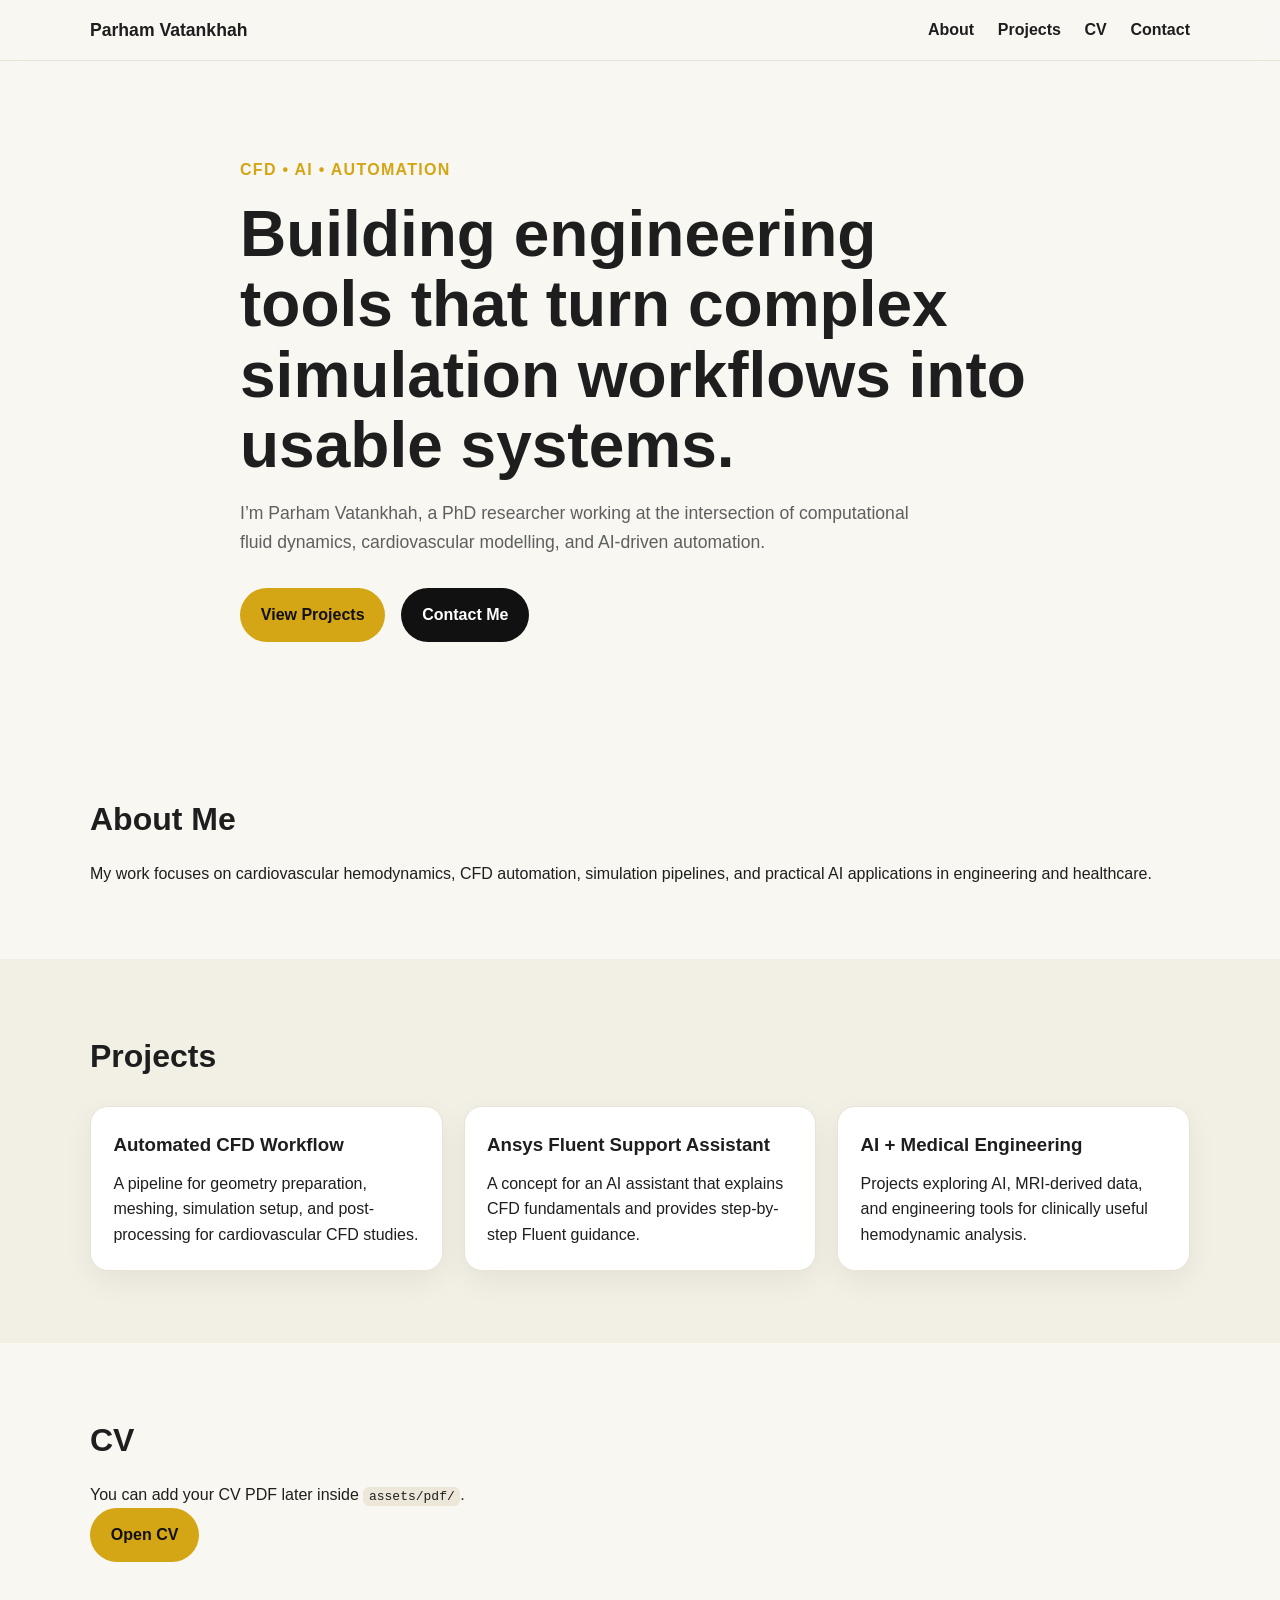
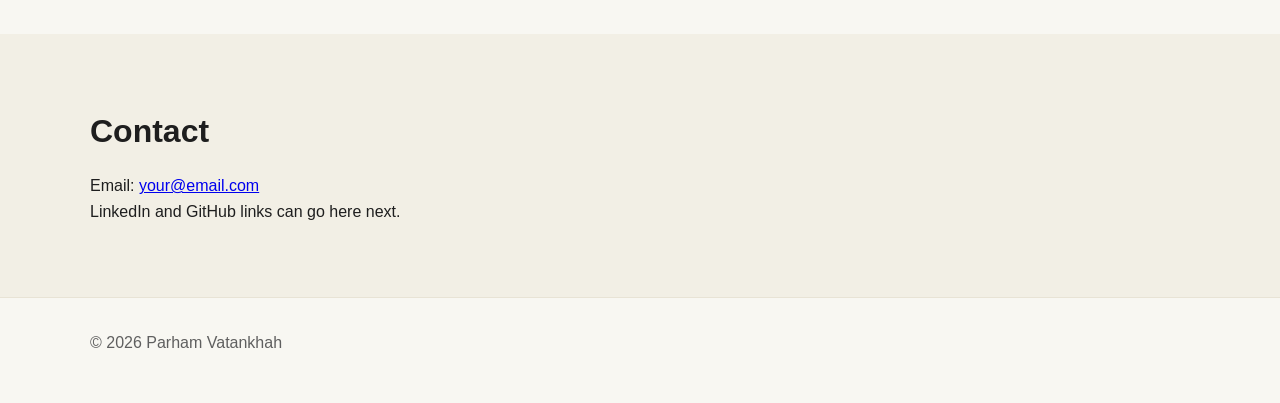
==== index.html @ dd81b9ea "Initial portfolio website" ====
<!DOCTYPE html>
<html lang="en">
<head>
  <meta charset="UTF-8" />
  <meta name="viewport" content="width=device-width, initial-scale=1.0" />
  <title>Parham Vatankhah | Portfolio</title>
  <meta
    name="description"
    content="Portfolio of Parham Vatankhah - CFD, AI, automation, and engineering projects."
  />
  <link rel="stylesheet" href="style.css" />
</head>
<body>
  <header class="site-header">
    <div class="container nav">
      <div class="logo">Parham Vatankhah</div>
      <nav>
        <a href="#about">About</a>
        <a href="#projects">Projects</a>
        <a href="#cv">CV</a>
        <a href="#contact">Contact</a>
      </nav>
    </div>
  </header>

  <main>
    <section class="hero">
      <div class="container hero-content">
        <p class="eyebrow">CFD • AI • Automation</p>
        <h1>Building engineering tools that turn complex simulation workflows into usable systems.</h1>
        <p class="hero-text">
          I’m Parham Vatankhah, a PhD researcher working at the intersection of
          computational fluid dynamics, cardiovascular modelling, and AI-driven automation.
        </p>
        <div class="hero-buttons">
          <a class="btn btn-primary" href="#projects">View Projects</a>
          <a class="btn btn-secondary" href="#contact">Contact Me</a>
        </div>
      </div>
    </section>

    <section id="about" class="section">
      <div class="container">
        <h2>About Me</h2>
        <p>
          My work focuses on cardiovascular hemodynamics, CFD automation,
          simulation pipelines, and practical AI applications in engineering and healthcare.
        </p>
      </div>
    </section>

    <section id="projects" class="section alt">
      <div class="container">
        <h2>Projects</h2>
        <div class="project-grid">
          <article class="card">
            <h3>Automated CFD Workflow</h3>
            <p>
              A pipeline for geometry preparation, meshing, simulation setup,
              and post-processing for cardiovascular CFD studies.
            </p>
          </article>

          <article class="card">
            <h3>Ansys Fluent Support Assistant</h3>
            <p>
              A concept for an AI assistant that explains CFD fundamentals and
              provides step-by-step Fluent guidance.
            </p>
          </article>

          <article class="card">
            <h3>AI + Medical Engineering</h3>
            <p>
              Projects exploring AI, MRI-derived data, and engineering tools
              for clinically useful hemodynamic analysis.
            </p>
          </article>
        </div>
      </div>
    </section>

    <section id="cv" class="section">
      <div class="container">
        <h2>CV</h2>
        <p>You can add your CV PDF later inside <code>assets/pdf/</code>.</p>
        <a class="btn btn-primary" href="assets/pdf/Parham_Vatankhah_CV.pdf" target="_blank">Open CV</a>
      </div>
    </section>

    <section id="contact" class="section alt">
      <div class="container">
        <h2>Contact</h2>
        <p>Email: <a href="mailto:your@email.com">your@email.com</a></p>
        <p>LinkedIn and GitHub links can go here next.</p>
      </div>
    </section>
  </main>

  <footer class="site-footer">
    <div class="container">
      <p>© 2026 Parham Vatankhah</p>
    </div>
  </footer>

  <script src="script.js"></script>
</body>
</html>
---- style.css ----
:root {
  --bg: #f8f7f2;
  --surface: #ffffff;
  --text: #1e1e1e;
  --muted: #5f5f5f;
  --accent: #d4a514;
  --border: #e8e3d5;
  --shadow: 0 10px 30px rgba(0, 0, 0, 0.06);
  --max-width: 1100px;
  --radius: 18px;
}

* {
  box-sizing: border-box;
  margin: 0;
  padding: 0;
}

html {
  scroll-behavior: smooth;
}

body {
  font-family: Arial, Helvetica, sans-serif;
  background: var(--bg);
  color: var(--text);
  line-height: 1.6;
}

.container {
  width: min(92%, var(--max-width));
  margin: 0 auto;
}

.site-header {
  position: sticky;
  top: 0;
  background: rgba(248, 247, 242, 0.9);
  backdrop-filter: blur(10px);
  border-bottom: 1px solid var(--border);
}

.nav {
  display: flex;
  justify-content: space-between;
  align-items: center;
  padding: 1rem 0;
}

.logo {
  font-weight: 700;
  font-size: 1.1rem;
}

nav a {
  text-decoration: none;
  color: var(--text);
  margin-left: 1.2rem;
  font-weight: 600;
}

nav a:hover {
  color: var(--accent);
}

.hero {
  padding: 6rem 0 5rem;
}

.hero-content {
  max-width: 800px;
}

.eyebrow {
  color: var(--accent);
  font-weight: 700;
  letter-spacing: 0.08em;
  text-transform: uppercase;
  margin-bottom: 1rem;
}

.hero h1 {
  font-size: clamp(2.2rem, 5vw, 4.2rem);
  line-height: 1.1;
  margin-bottom: 1.2rem;
}

.hero-text {
  color: var(--muted);
  font-size: 1.1rem;
  max-width: 700px;
  margin-bottom: 2rem;
}

.hero-buttons {
  display: flex;
  gap: 1rem;
  flex-wrap: wrap;
}

.btn {
  display: inline-block;
  padding: 0.9rem 1.3rem;
  border-radius: 999px;
  text-decoration: none;
  font-weight: 700;
  transition: transform 0.2s ease, opacity 0.2s ease;
}

.btn:hover {
  transform: translateY(-2px);
  opacity: 0.95;
}

.btn-primary {
  background: var(--accent);
  color: #111;
}

.btn-secondary {
  background: #111;
  color: #fff;
}

.section {
  padding: 4.5rem 0;
}

.section h2 {
  font-size: 2rem;
  margin-bottom: 1rem;
}

.alt {
  background: #f2efe5;
}

.project-grid {
  display: grid;
  grid-template-columns: repeat(auto-fit, minmax(240px, 1fr));
  gap: 1.3rem;
  margin-top: 1.5rem;
}

.card {
  background: var(--surface);
  border: 1px solid var(--border);
  border-radius: var(--radius);
  padding: 1.4rem;
  box-shadow: var(--shadow);
}

.card h3 {
  margin-bottom: 0.7rem;
}

.site-footer {
  padding: 2rem 0 3rem;
  border-top: 1px solid var(--border);
  color: var(--muted);
}

code {
  background: #ece7d8;
  padding: 0.15rem 0.35rem;
  border-radius: 6px;
}

@media (max-width: 700px) {
  .nav {
    flex-direction: column;
    gap: 0.8rem;
  }

  nav {
    display: flex;
    flex-wrap: wrap;
    justify-content: center;
  }

  nav a {
    margin: 0 0.6rem;
  }
}
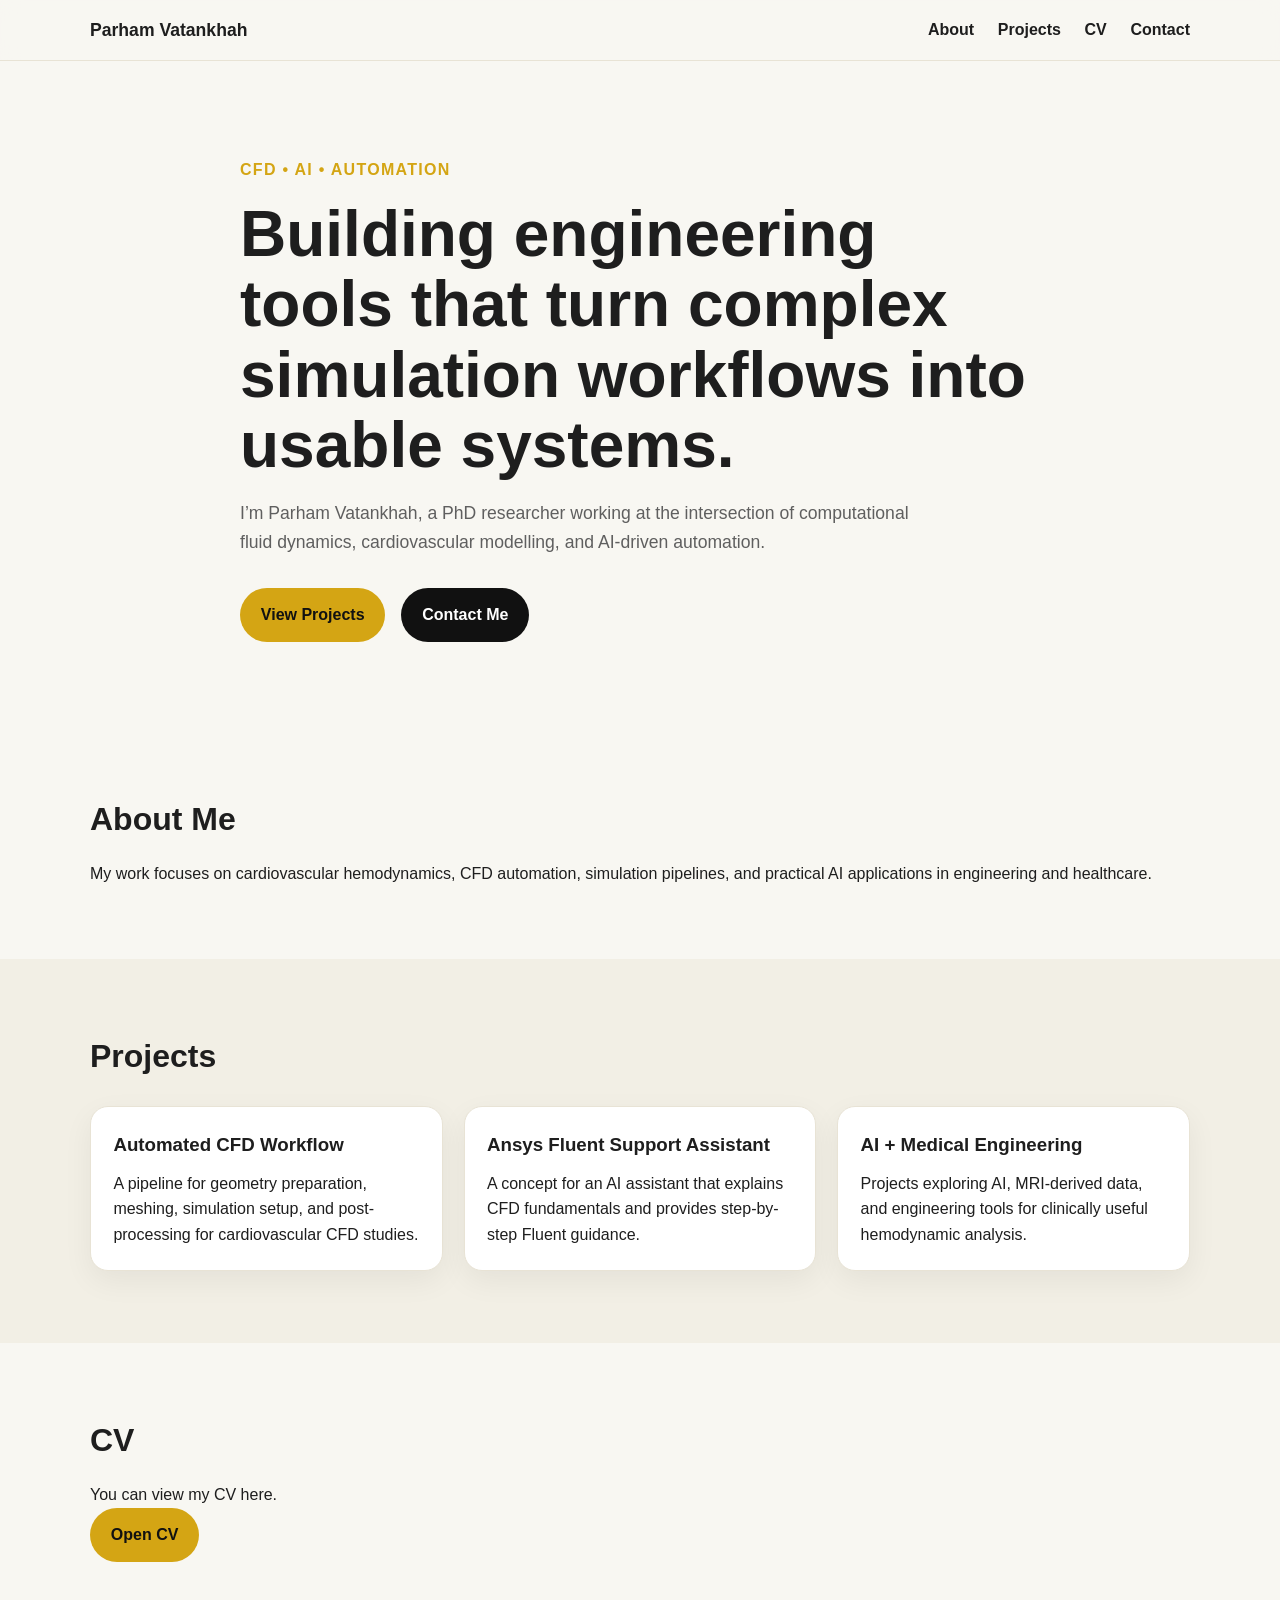
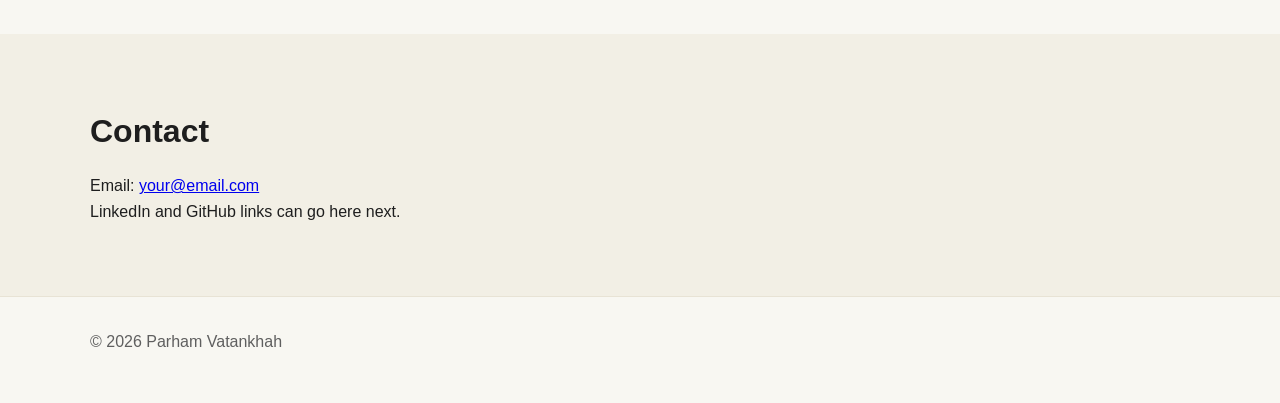
==== commit f3630b29: "updated the CV link" ====
--- a/index.html
+++ b/index.html
@@ -83,8 +83,8 @@
     <section id="cv" class="section">
       <div class="container">
         <h2>CV</h2>
-        <p>You can add your CV PDF later inside <code>assets/pdf/</code>.</p>
-        <a class="btn btn-primary" href="assets/pdf/Parham_Vatankhah_CV.pdf" target="_blank">Open CV</a>
+        <p>You can view my CV here.</p>
+        <a class="btn btn-primary" href="assets/pdf/Parham_Vatankhah_CV_Master_Website.pdf" target="_blank">Open CV</a>
       </div>
     </section>
 
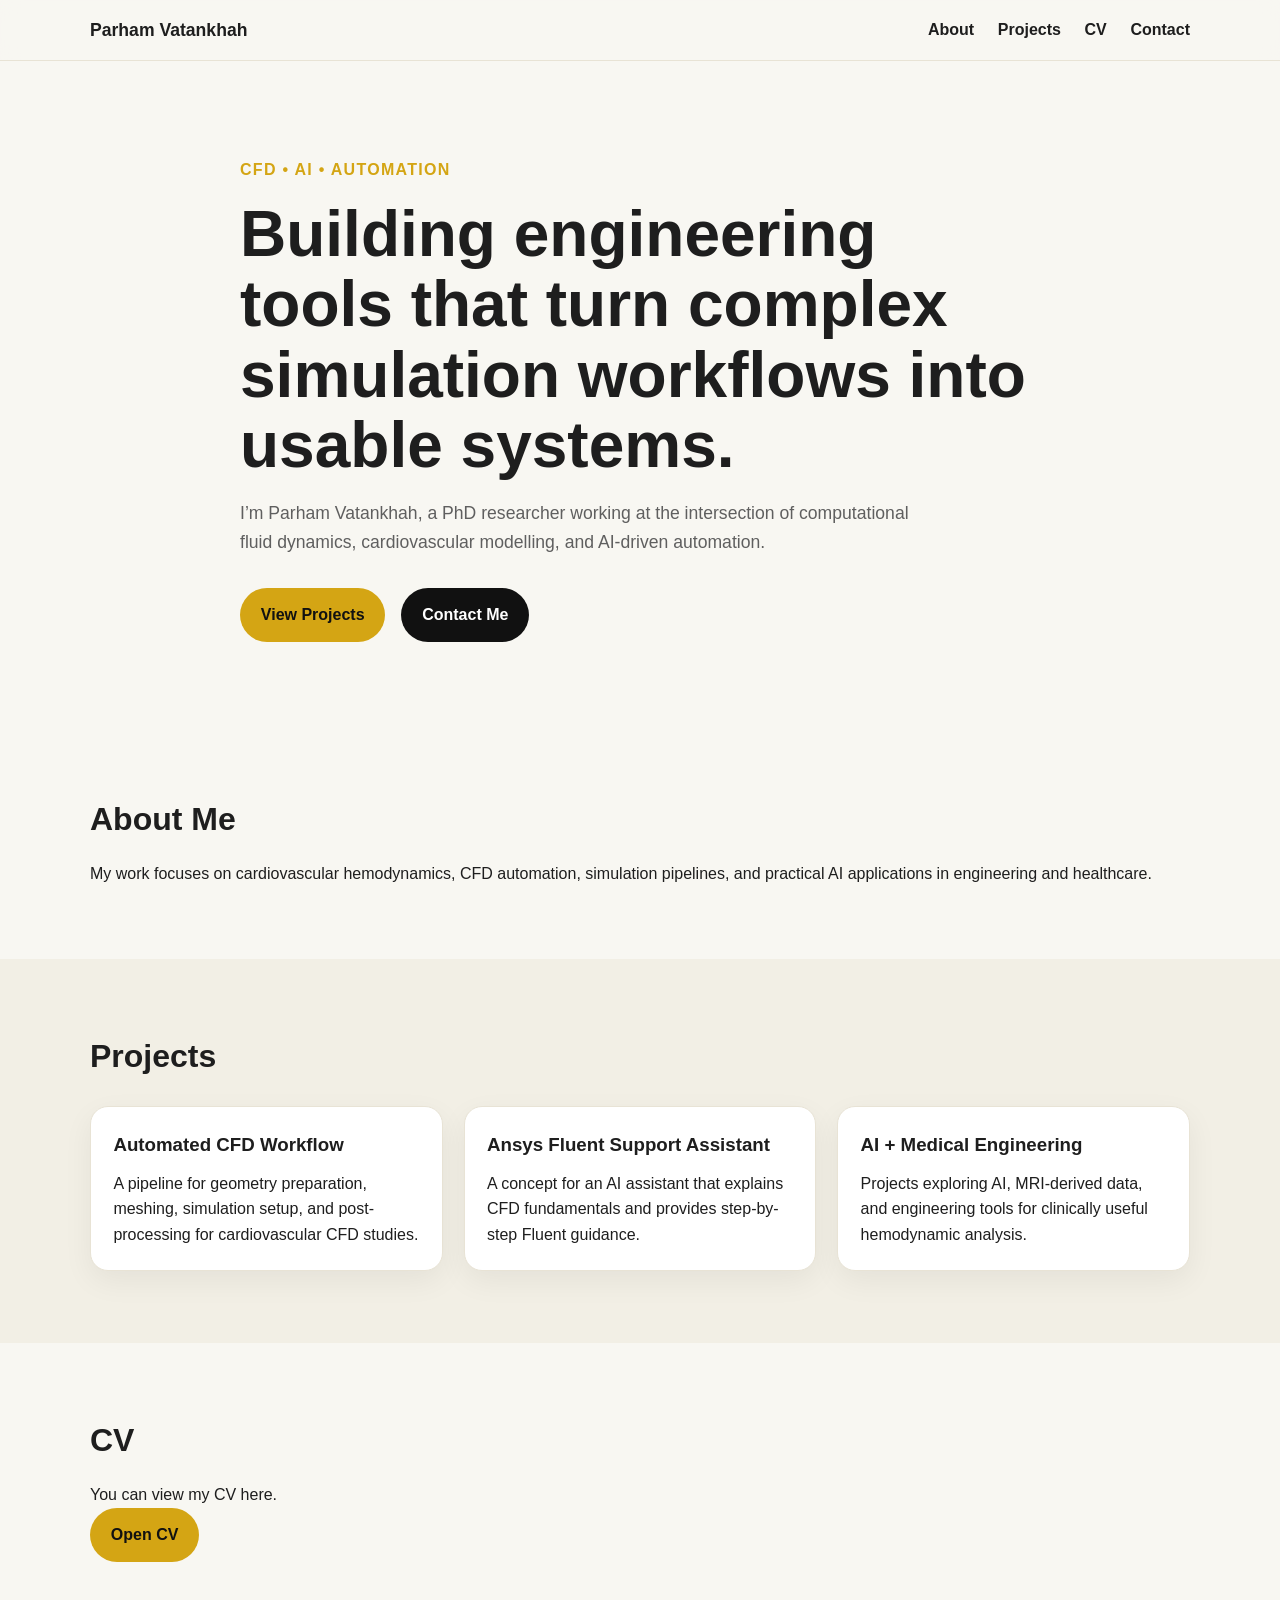
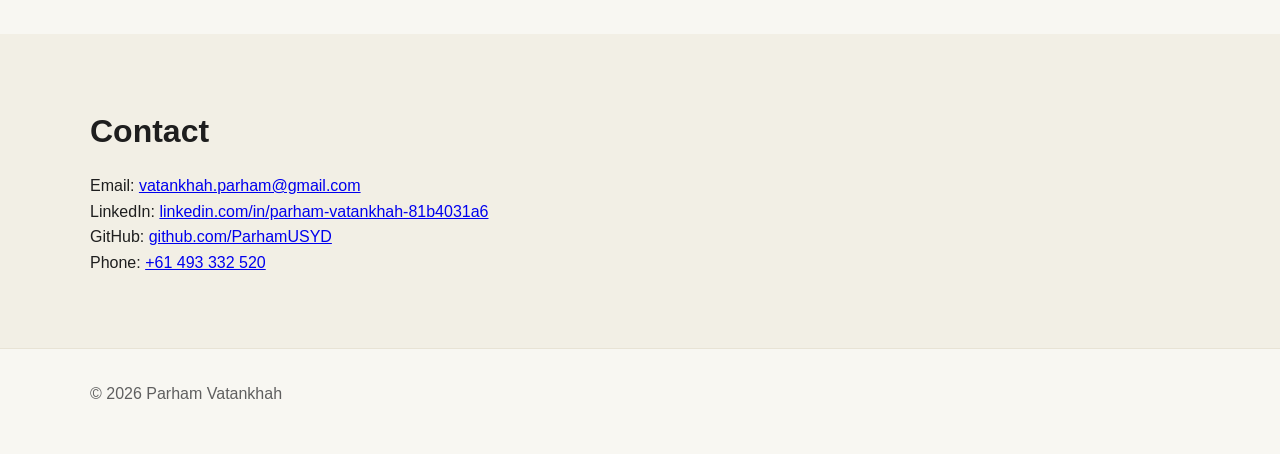
==== commit 3b114a78: "Added the phone, linedin, and email links to the index.html file." ====
--- a/index.html
+++ b/index.html
@@ -84,17 +84,19 @@
       <div class="container">
         <h2>CV</h2>
         <p>You can view my CV here.</p>
-        <a class="btn btn-primary" href="assets/pdf/Parham_Vatankhah_CV_Master_Website.pdf" target="_blank">Open CV</a>
+        <a class="btn btn-primary" href="/assets/pdf/Parham_Vatankhah_CV_Master_Website.pdf" target="_blank">Open CV</a>
       </div>
     </section>
 
-    <section id="contact" class="section alt">
-      <div class="container">
-        <h2>Contact</h2>
-        <p>Email: <a href="mailto:your@email.com">your@email.com</a></p>
-        <p>LinkedIn and GitHub links can go here next.</p>
-      </div>
-    </section>
+  <section id="contact" class="section alt">
+    <div class="container">
+      <h2>Contact</h2>
+      <p>Email: <a href="mailto:vatankhah.parham@gmail.com">vatankhah.parham@gmail.com</a></p>
+      <p>LinkedIn: <a href="https://www.linkedin.com/in/parham-vatankhah-81b4031a6" target="_blank" rel="noopener noreferrer">linkedin.com/in/parham-vatankhah-81b4031a6</a></p>
+      <p>GitHub: <a href="https://github.com/ParhamUSYD" target="_blank" rel="noopener noreferrer">github.com/ParhamUSYD</a></p>
+      <p>Phone: <a href="tel:+61493332520">+61 493 332 520</a></p>
+    </div>
+  </section>
   </main>
 
   <footer class="site-footer">
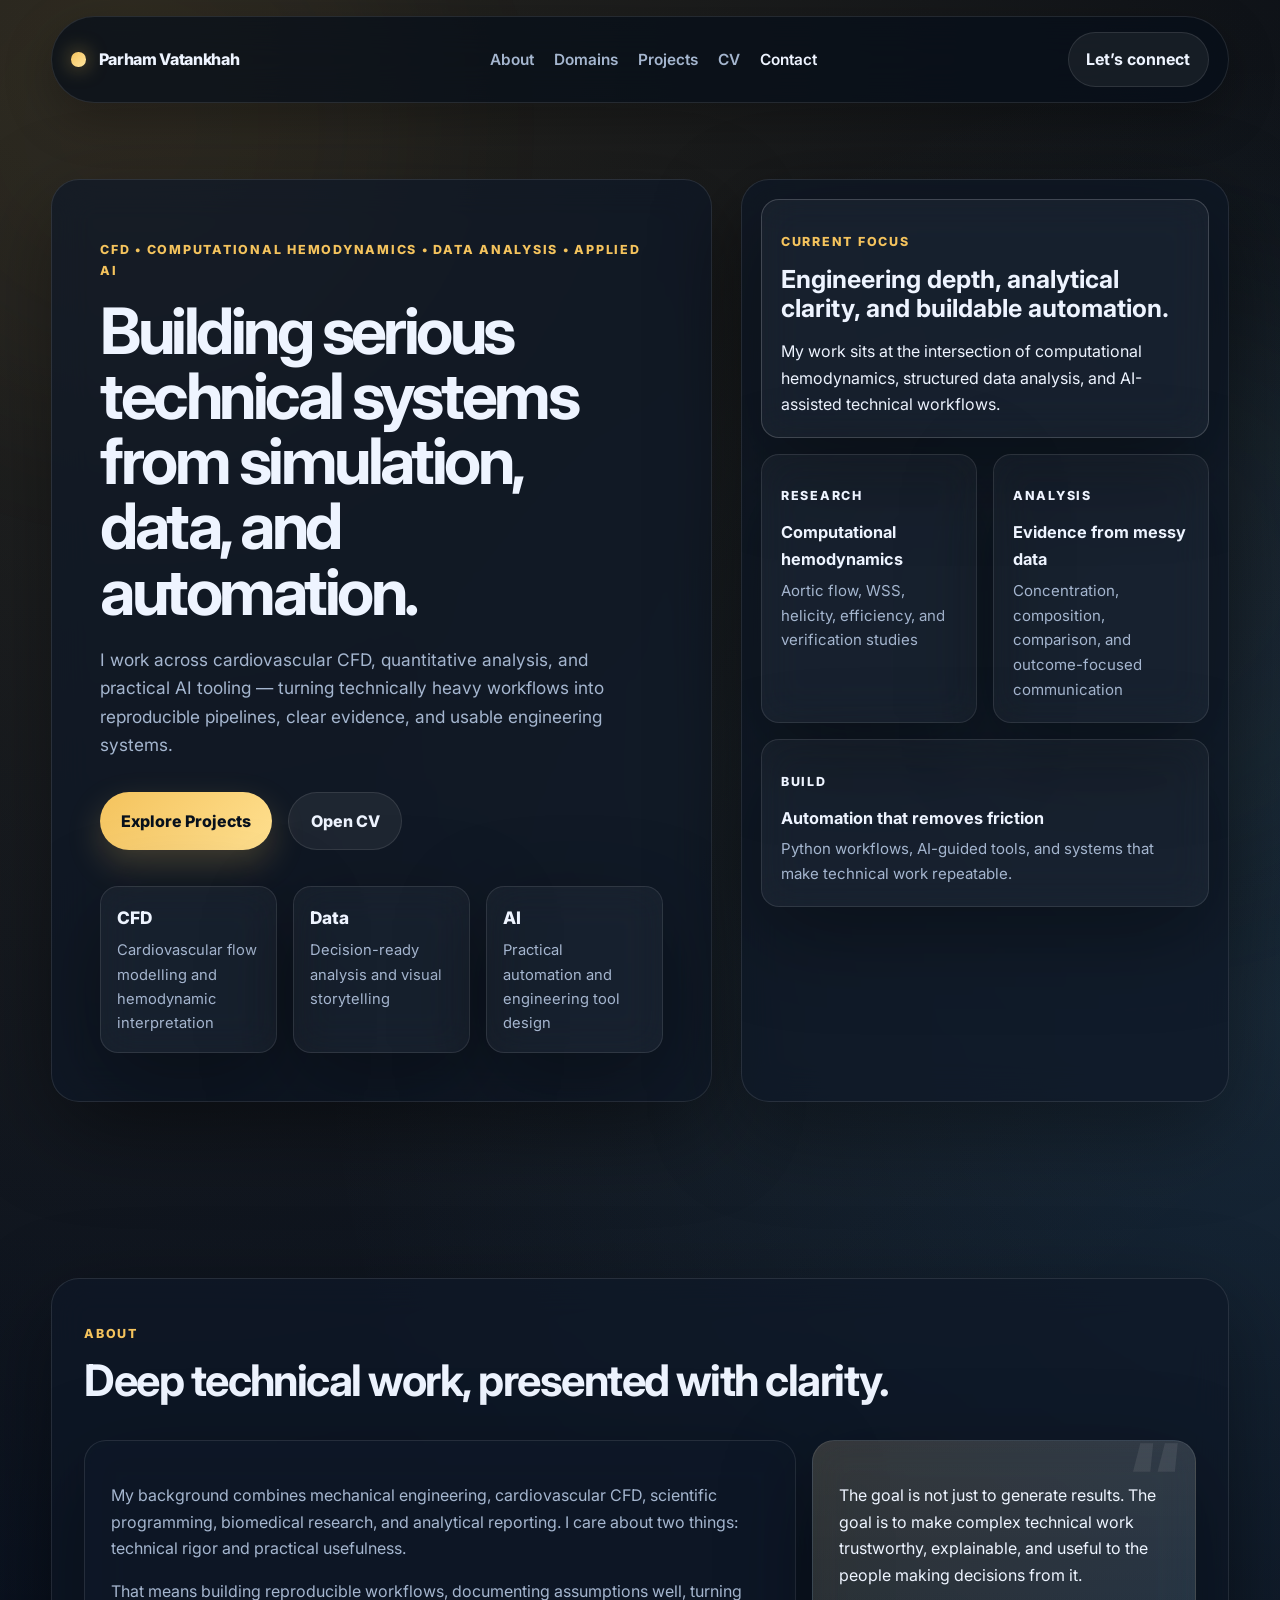
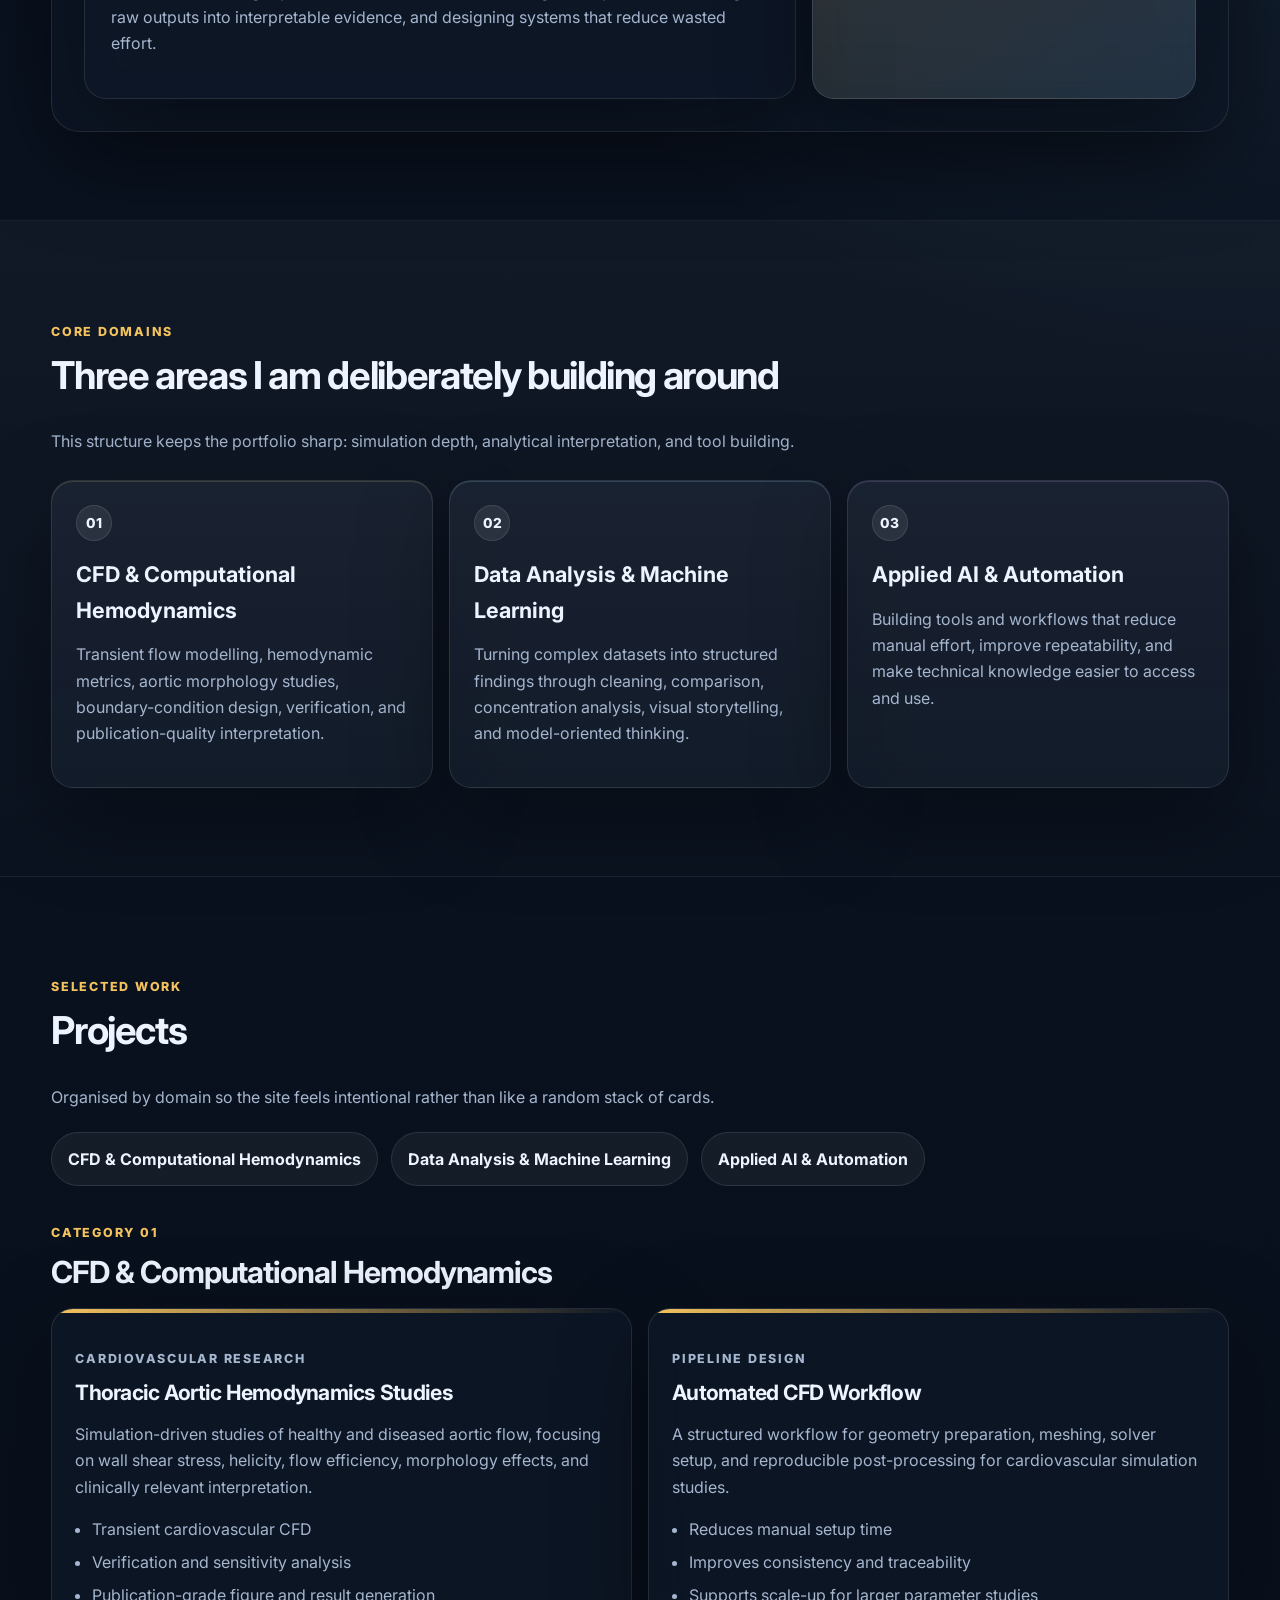
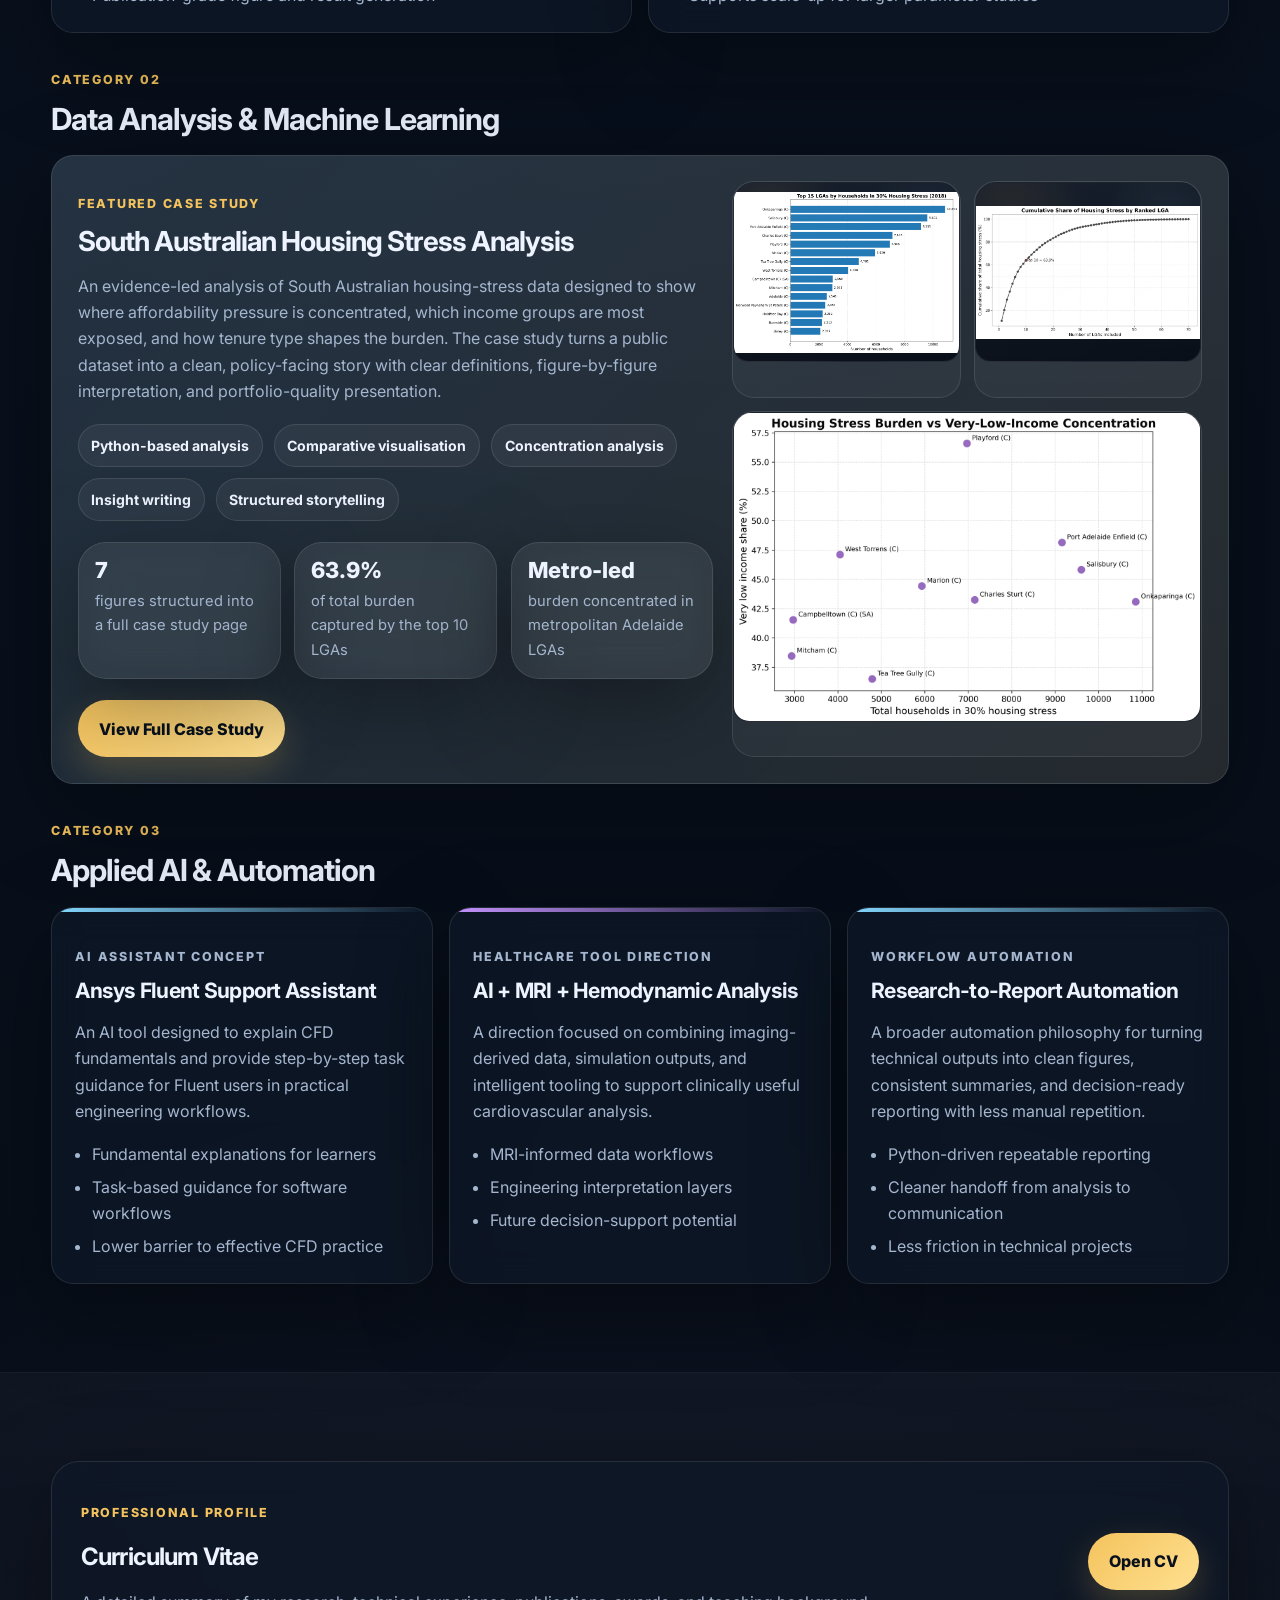
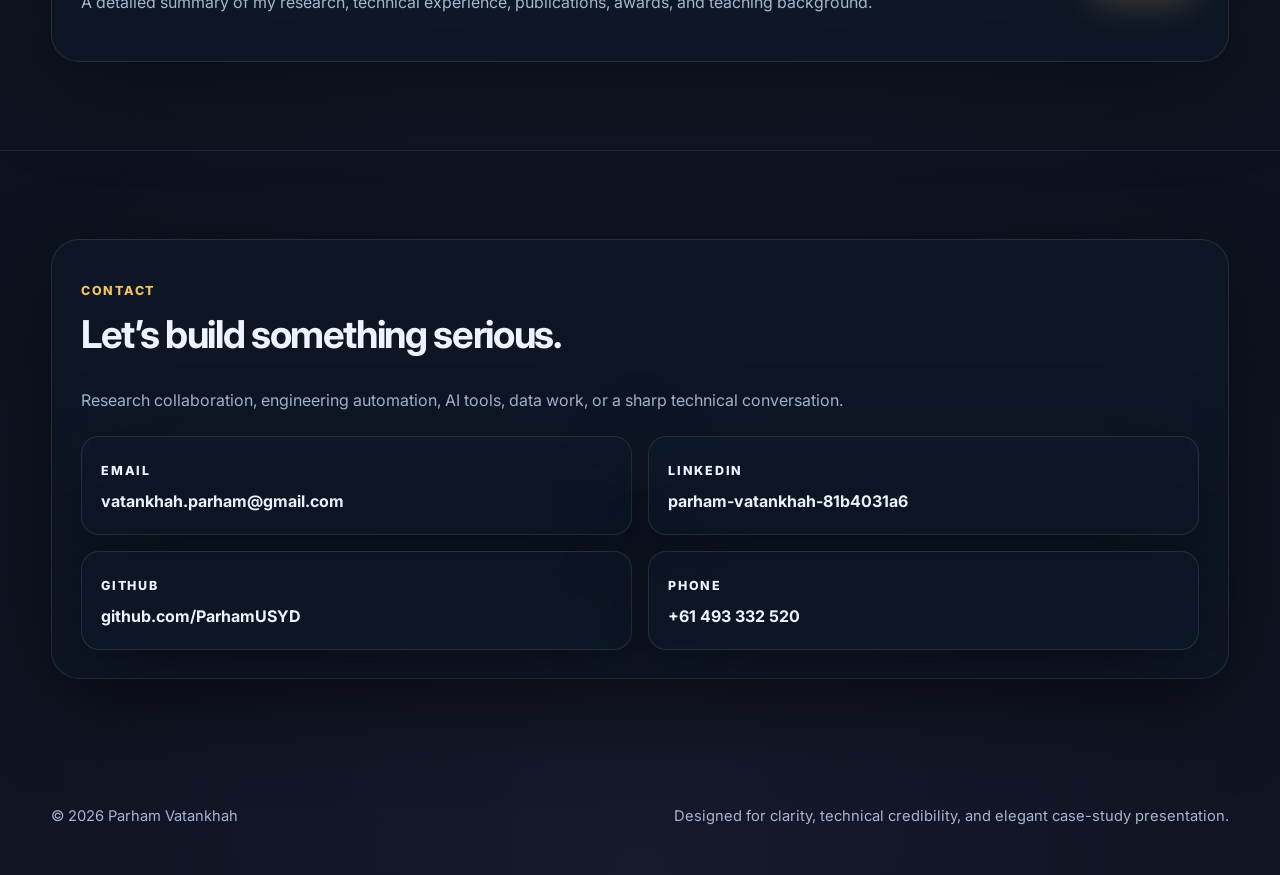
==== commit 8916d73b: "Redesign portfolio and add housing stress case study" ====
--- a/index.html
+++ b/index.html
@@ -3,108 +3,472 @@
 <head>
   <meta charset="UTF-8" />
   <meta name="viewport" content="width=device-width, initial-scale=1.0" />
-  <title>Parham Vatankhah | Portfolio</title>
+  <title>Parham Vatankhah | CFD, Data Analysis, AI & Automation</title>
   <meta
     name="description"
-    content="Portfolio of Parham Vatankhah - CFD, AI, automation, and engineering projects."
+    content="Portfolio of Parham Vatankhah — computational hemodynamics, data analysis, machine learning, applied AI, and engineering automation."
+  />
+  <link rel="preconnect" href="https://fonts.googleapis.com" />
+  <link rel="preconnect" href="https://fonts.gstatic.com" crossorigin />
+  <link
+    href="https://fonts.googleapis.com/css2?family=Inter:wght@400;500;600;700;800;900&display=swap"
+    rel="stylesheet"
   />
   <link rel="stylesheet" href="style.css" />
 </head>
 <body>
+  <div class="page-glow glow-1"></div>
+  <div class="page-glow glow-2"></div>
+  <div class="grid-overlay"></div>
+
   <header class="site-header">
-    <div class="container nav">
-      <div class="logo">Parham Vatankhah</div>
-      <nav>
+    <div class="container nav-shell">
+      <a class="brand" href="#top">
+        <span class="brand-dot"></span>
+        <span>Parham Vatankhah</span>
+      </a>
+
+      <nav class="desktop-nav" aria-label="Primary navigation">
         <a href="#about">About</a>
+        <a href="#domains">Domains</a>
         <a href="#projects">Projects</a>
         <a href="#cv">CV</a>
         <a href="#contact">Contact</a>
       </nav>
+
+      <a class="header-cta" href="#contact">Let’s connect</a>
     </div>
   </header>
 
-  <main>
-    <section class="hero">
-      <div class="container hero-content">
-        <p class="eyebrow">CFD • AI • Automation</p>
-        <h1>Building engineering tools that turn complex simulation workflows into usable systems.</h1>
-        <p class="hero-text">
-          I’m Parham Vatankhah, a PhD researcher working at the intersection of
-          computational fluid dynamics, cardiovascular modelling, and AI-driven automation.
-        </p>
-        <div class="hero-buttons">
-          <a class="btn btn-primary" href="#projects">View Projects</a>
-          <a class="btn btn-secondary" href="#contact">Contact Me</a>
-        </div>
+  <main id="top">
+    <section class="hero section">
+      <div class="container hero-grid">
+        <div class="hero-copy reveal">
+          <p class="eyebrow">CFD • Computational Hemodynamics • Data Analysis • Applied AI</p>
+          <h1>Building serious technical systems from simulation, data, and automation.</h1>
+          <p class="hero-text">
+            I work across cardiovascular CFD, quantitative analysis, and practical AI tooling —
+            turning technically heavy workflows into reproducible pipelines, clear evidence, and usable engineering systems.
+          </p>
+
+          <div class="hero-actions">
+            <a class="btn btn-primary" href="#projects">Explore Projects</a>
+            <a class="btn btn-secondary" href="assets/pdf/Parham_Vatankhah_CV_Master_Website.pdf" target="_blank" rel="noopener noreferrer">Open CV</a>
+          </div>
+
+          <div class="hero-metrics">
+            <div class="metric-card">
+              <span class="metric-value">CFD</span>
+              <span class="metric-label">Cardiovascular flow modelling and hemodynamic interpretation</span>
+            </div>
+            <div class="metric-card">
+              <span class="metric-value">Data</span>
+              <span class="metric-label">Decision-ready analysis and visual storytelling</span>
+            </div>
+            <div class="metric-card">
+              <span class="metric-value">AI</span>
+              <span class="metric-label">Practical automation and engineering tool design</span>
+            </div>
+          </div>
+        </div>
+
+        <aside class="hero-panel reveal reveal-delay-1" aria-label="Profile summary">
+          <div class="panel panel-primary">
+            <p class="panel-kicker">Current focus</p>
+            <h2>Engineering depth, analytical clarity, and buildable automation.</h2>
+            <p>
+              My work sits at the intersection of computational hemodynamics,
+              structured data analysis, and AI-assisted technical workflows.
+            </p>
+          </div>
+
+          <div class="panel-grid">
+            <div class="panel">
+              <p class="mini-label">Research</p>
+              <strong>Computational hemodynamics</strong>
+              <span>Aortic flow, WSS, helicity, efficiency, and verification studies</span>
+            </div>
+            <div class="panel">
+              <p class="mini-label">Analysis</p>
+              <strong>Evidence from messy data</strong>
+              <span>Concentration, composition, comparison, and outcome-focused communication</span>
+            </div>
+            <div class="panel wide">
+              <p class="mini-label">Build</p>
+              <strong>Automation that removes friction</strong>
+              <span>Python workflows, AI-guided tools, and systems that make technical work repeatable.</span>
+            </div>
+          </div>
+        </aside>
       </div>
     </section>
 
     <section id="about" class="section">
-      <div class="container">
-        <h2>About Me</h2>
-        <p>
-          My work focuses on cardiovascular hemodynamics, CFD automation,
-          simulation pipelines, and practical AI applications in engineering and healthcare.
-        </p>
-      </div>
-    </section>
-
-    <section id="projects" class="section alt">
-      <div class="container">
-        <h2>Projects</h2>
-        <div class="project-grid">
-          <article class="card">
-            <h3>Automated CFD Workflow</h3>
-            <p>
-              A pipeline for geometry preparation, meshing, simulation setup,
-              and post-processing for cardiovascular CFD studies.
+      <div class="container section-shell reveal">
+        <div class="section-heading">
+          <p class="section-tag">About</p>
+          <h2>Deep technical work, presented with clarity.</h2>
+        </div>
+
+        <div class="two-col">
+          <div class="copy-card">
+            <p>
+              My background combines mechanical engineering, cardiovascular CFD,
+              scientific programming, biomedical research, and analytical reporting.
+              I care about two things: technical rigor and practical usefulness.
+            </p>
+            <p>
+              That means building reproducible workflows, documenting assumptions well,
+              turning raw outputs into interpretable evidence, and designing systems that reduce wasted effort.
+            </p>
+          </div>
+
+          <div class="quote-card">
+            <span class="quote-mark">“</span>
+            <p>
+              The goal is not just to generate results. The goal is to make complex technical work trustworthy,
+              explainable, and useful to the people making decisions from it.
+            </p>
+          </div>
+        </div>
+      </div>
+    </section>
+
+    <section id="domains" class="section section-alt">
+      <div class="container reveal">
+        <div class="section-heading compact">
+          <p class="section-tag">Core domains</p>
+          <h2>Three areas I am deliberately building around</h2>
+          <p class="section-intro">
+            This structure keeps the portfolio sharp: simulation depth, analytical interpretation, and tool building.
+          </p>
+        </div>
+
+        <div class="domain-grid">
+          <article class="domain-card domain-accent-1">
+            <span class="feature-number">01</span>
+            <h3>CFD &amp; Computational Hemodynamics</h3>
+            <p>
+              Transient flow modelling, hemodynamic metrics, aortic morphology studies,
+              boundary-condition design, verification, and publication-quality interpretation.
             </p>
           </article>
 
-          <article class="card">
-            <h3>Ansys Fluent Support Assistant</h3>
-            <p>
-              A concept for an AI assistant that explains CFD fundamentals and
-              provides step-by-step Fluent guidance.
+          <article class="domain-card domain-accent-2">
+            <span class="feature-number">02</span>
+            <h3>Data Analysis &amp; Machine Learning</h3>
+            <p>
+              Turning complex datasets into structured findings through cleaning,
+              comparison, concentration analysis, visual storytelling, and model-oriented thinking.
             </p>
           </article>
 
-          <article class="card">
-            <h3>AI + Medical Engineering</h3>
-            <p>
-              Projects exploring AI, MRI-derived data, and engineering tools
-              for clinically useful hemodynamic analysis.
+          <article class="domain-card domain-accent-3">
+            <span class="feature-number">03</span>
+            <h3>Applied AI &amp; Automation</h3>
+            <p>
+              Building tools and workflows that reduce manual effort, improve repeatability,
+              and make technical knowledge easier to access and use.
             </p>
           </article>
         </div>
       </div>
     </section>
 
-    <section id="cv" class="section">
-      <div class="container">
-        <h2>CV</h2>
-        <p>You can view my CV here.</p>
-        <a class="btn btn-primary" href="/assets/pdf/Parham_Vatankhah_CV_Master_Website.pdf" target="_blank">Open CV</a>
-      </div>
-    </section>
-
-  <section id="contact" class="section alt">
-    <div class="container">
-      <h2>Contact</h2>
-      <p>Email: <a href="mailto:vatankhah.parham@gmail.com">vatankhah.parham@gmail.com</a></p>
-      <p>LinkedIn: <a href="https://www.linkedin.com/in/parham-vatankhah-81b4031a6" target="_blank" rel="noopener noreferrer">linkedin.com/in/parham-vatankhah-81b4031a6</a></p>
-      <p>GitHub: <a href="https://github.com/ParhamUSYD" target="_blank" rel="noopener noreferrer">github.com/ParhamUSYD</a></p>
-      <p>Phone: <a href="tel:+61493332520">+61 493 332 520</a></p>
-    </div>
-  </section>
+    <section id="projects" class="section">
+      <div class="container reveal">
+        <div class="section-heading compact">
+          <p class="section-tag">Selected work</p>
+          <h2>Projects</h2>
+          <p class="section-intro">
+            Organised by domain so the site feels intentional rather than like a random stack of cards.
+          </p>
+        </div>
+
+        <div class="project-index">
+          <a class="index-chip" href="#proj-cfd">CFD &amp; Computational Hemodynamics</a>
+          <a class="index-chip" href="#proj-data">Data Analysis &amp; Machine Learning</a>
+          <a class="index-chip" href="#proj-ai">Applied AI &amp; Automation</a>
+        </div>
+
+        <div id="proj-cfd" class="project-category">
+          <div class="category-heading">
+            <p class="category-label">Category 01</p>
+            <h3>CFD &amp; Computational Hemodynamics</h3>
+          </div>
+
+          <div class="project-grid two-up">
+            <article class="project-card project-accent-1">
+              <div class="project-topline"></div>
+              <div class="project-body">
+                <p class="project-type">Cardiovascular research</p>
+                <h4>Thoracic Aortic Hemodynamics Studies</h4>
+                <p>
+                  Simulation-driven studies of healthy and diseased aortic flow, focusing on wall shear stress,
+                  helicity, flow efficiency, morphology effects, and clinically relevant interpretation.
+                </p>
+                <ul>
+                  <li>Transient cardiovascular CFD</li>
+                  <li>Verification and sensitivity analysis</li>
+                  <li>Publication-grade figure and result generation</li>
+                </ul>
+              </div>
+            </article>
+
+            <article class="project-card project-accent-1">
+              <div class="project-topline"></div>
+              <div class="project-body">
+                <p class="project-type">Pipeline design</p>
+                <h4>Automated CFD Workflow</h4>
+                <p>
+                  A structured workflow for geometry preparation, meshing, solver setup,
+                  and reproducible post-processing for cardiovascular simulation studies.
+                </p>
+                <ul>
+                  <li>Reduces manual setup time</li>
+                  <li>Improves consistency and traceability</li>
+                  <li>Supports scale-up for larger parameter studies</li>
+                </ul>
+              </div>
+            </article>
+          </div>
+        </div>
+
+        <div id="proj-data" class="project-category">
+          <div class="category-heading">
+            <p class="category-label">Category 02</p>
+            <h3>Data Analysis &amp; Machine Learning</h3>
+          </div>
+
+          <article class="case-card">
+            <div class="case-card-grid">
+              <div>
+                <p class="case-label">Featured case study</p>
+                <h4>South Australian Housing Stress Analysis</h4>
+                <p class="case-summary">
+                  An evidence-led analysis of South Australian housing-stress data designed to show where affordability pressure is concentrated,
+                  which income groups are most exposed, and how tenure type shapes the burden. The case study turns a public dataset into a clean,
+                  policy-facing story with clear definitions, figure-by-figure interpretation, and portfolio-quality presentation.
+                </p>
+
+                <div class="tool-chips">
+                  <span>Python-based analysis</span>
+                  <span>Comparative visualisation</span>
+                  <span>Concentration analysis</span>
+                  <span>Insight writing</span>
+                  <span>Structured storytelling</span>
+                </div>
+
+                <div class="case-meta">
+                  <div class="stat-card">
+                    <span class="stat-value">7</span>
+                    <span class="stat-label">figures structured into a full case study page</span>
+                  </div>
+                  <div class="stat-card">
+                    <span class="stat-value">63.9%</span>
+                    <span class="stat-label">of total burden captured by the top 10 LGAs</span>
+                  </div>
+                  <div class="stat-card">
+                    <span class="stat-value">Metro-led</span>
+                    <span class="stat-label">burden concentrated in metropolitan Adelaide LGAs</span>
+                  </div>
+                </div>
+
+                <div class="hero-actions" style="margin-top:1.35rem;">
+                  <a class="btn btn-primary" href="projects/housing-stress.html">View Full Case Study</a>
+                </div>
+              </div>
+
+              <div class="preview-stack" aria-label="Case study preview figures">
+                <div class="preview-grid">
+                  <article class="preview-card">
+                    <div class="media-shell" data-filename="fig01_top15_lgas_clean.png">
+                      <img
+                        src="assets/images/projects/housing-stress/fig01_top15_lgas_clean.png"
+                        alt="Top 15 South Australian LGAs ranked by households in 30 percent housing stress"
+                        loading="lazy"
+                      />
+                      <div class="placeholder-art">
+                        <div class="placeholder-chart" aria-hidden="true">
+                          <span></span><span></span><span></span><span></span><span></span>
+                        </div>
+                      </div>
+                      <div class="media-fallback">
+                        <strong>Figure slot ready</strong>
+                        <code>fig01_top15_lgas_clean.png</code>
+                        <p>Drop the real chart into the housing-stress figures folder and it will appear automatically.</p>
+                      </div>
+                    </div>
+                  </article>
+
+                  <article class="preview-card">
+                    <div class="media-shell" data-filename="fig05_cumulative_share_lgas.png">
+                      <img
+                        src="assets/images/projects/housing-stress/fig05_cumulative_share_lgas.png"
+                        alt="Cumulative share curve of housing stress across ranked South Australian LGAs"
+                        loading="lazy"
+                      />
+                      <div class="placeholder-art">
+                        <div class="placeholder-chart" aria-hidden="true">
+                          <span style="height:24%"></span><span style="height:40%"></span><span style="height:58%"></span><span style="height:78%"></span><span style="height:92%"></span>
+                        </div>
+                      </div>
+                      <div class="media-fallback">
+                        <strong>Figure slot ready</strong>
+                        <code>fig05_cumulative_share_lgas.png</code>
+                        <p>This preview card becomes the real figure as soon as the PNG exists in the expected folder.</p>
+                      </div>
+                    </div>
+                  </article>
+
+                  <article class="preview-card wide">
+                    <div class="media-shell" data-filename="fig06_vulnerability_scatter.png">
+                      <img
+                        src="assets/images/projects/housing-stress/fig06_vulnerability_scatter.png"
+                        alt="Scatter plot comparing housing stress burden against very-low-income concentration across LGAs"
+                        loading="lazy"
+                      />
+                      <div class="placeholder-art">
+                        <div class="placeholder-chart" aria-hidden="true">
+                          <span style="height:18%"></span><span style="height:28%"></span><span style="height:38%"></span><span style="height:52%"></span><span style="height:66%"></span>
+                        </div>
+                      </div>
+                      <div class="media-fallback">
+                        <strong>Figure slot ready</strong>
+                        <code>fig06_vulnerability_scatter.png</code>
+                        <p>The homepage is already wired to the exact filenames, so no extra editing is needed later.</p>
+                      </div>
+                    </div>
+                  </article>
+                </div>
+              </div>
+            </div>
+          </article>
+        </div>
+
+        <div id="proj-ai" class="project-category">
+          <div class="category-heading">
+            <p class="category-label">Category 03</p>
+            <h3>Applied AI &amp; Automation</h3>
+          </div>
+
+          <div class="project-grid">
+            <article class="project-card project-accent-2">
+              <div class="project-topline"></div>
+              <div class="project-body">
+                <p class="project-type">AI assistant concept</p>
+                <h4>Ansys Fluent Support Assistant</h4>
+                <p>
+                  An AI tool designed to explain CFD fundamentals and provide step-by-step task guidance
+                  for Fluent users in practical engineering workflows.
+                </p>
+                <ul>
+                  <li>Fundamental explanations for learners</li>
+                  <li>Task-based guidance for software workflows</li>
+                  <li>Lower barrier to effective CFD practice</li>
+                </ul>
+              </div>
+            </article>
+
+            <article class="project-card project-accent-3">
+              <div class="project-topline"></div>
+              <div class="project-body">
+                <p class="project-type">Healthcare tool direction</p>
+                <h4>AI + MRI + Hemodynamic Analysis</h4>
+                <p>
+                  A direction focused on combining imaging-derived data, simulation outputs,
+                  and intelligent tooling to support clinically useful cardiovascular analysis.
+                </p>
+                <ul>
+                  <li>MRI-informed data workflows</li>
+                  <li>Engineering interpretation layers</li>
+                  <li>Future decision-support potential</li>
+                </ul>
+              </div>
+            </article>
+
+            <article class="project-card project-accent-2">
+              <div class="project-topline"></div>
+              <div class="project-body">
+                <p class="project-type">Workflow automation</p>
+                <h4>Research-to-Report Automation</h4>
+                <p>
+                  A broader automation philosophy for turning technical outputs into clean figures,
+                  consistent summaries, and decision-ready reporting with less manual repetition.
+                </p>
+                <ul>
+                  <li>Python-driven repeatable reporting</li>
+                  <li>Cleaner handoff from analysis to communication</li>
+                  <li>Less friction in technical projects</li>
+                </ul>
+              </div>
+            </article>
+          </div>
+        </div>
+      </div>
+    </section>
+
+    <section id="cv" class="section section-alt">
+      <div class="container reveal">
+        <div class="cv-card">
+          <div>
+            <p class="section-tag">Professional profile</p>
+            <h2>Curriculum Vitae</h2>
+            <p class="section-intro">
+              A detailed summary of my research, technical experience, publications, awards, and teaching background.
+            </p>
+          </div>
+          <div>
+            <a class="btn btn-primary" href="assets/pdf/Parham_Vatankhah_CV_Master_Website.pdf" target="_blank" rel="noopener noreferrer">Open CV</a>
+          </div>
+        </div>
+      </div>
+    </section>
+
+    <section id="contact" class="section">
+      <div class="container reveal">
+        <div class="contact-shell">
+          <div class="section-heading compact">
+            <p class="section-tag">Contact</p>
+            <h2>Let’s build something serious.</h2>
+            <p class="section-intro">
+              Research collaboration, engineering automation, AI tools, data work, or a sharp technical conversation.
+            </p>
+          </div>
+
+          <div class="contact-grid">
+            <a class="contact-card" href="mailto:vatankhah.parham@gmail.com">
+              <span class="contact-label">Email</span>
+              <strong>vatankhah.parham@gmail.com</strong>
+            </a>
+
+            <a class="contact-card" href="https://www.linkedin.com/in/parham-vatankhah-81b4031a6" target="_blank" rel="noopener noreferrer">
+              <span class="contact-label">LinkedIn</span>
+              <strong>parham-vatankhah-81b4031a6</strong>
+            </a>
+
+            <a class="contact-card" href="https://github.com/ParhamUSYD" target="_blank" rel="noopener noreferrer">
+              <span class="contact-label">GitHub</span>
+              <strong>github.com/ParhamUSYD</strong>
+            </a>
+
+            <a class="contact-card" href="tel:+61493332520">
+              <span class="contact-label">Phone</span>
+              <strong>+61 493 332 520</strong>
+            </a>
+          </div>
+        </div>
+      </div>
+    </section>
   </main>
 
   <footer class="site-footer">
-    <div class="container">
+    <div class="container footer-shell">
       <p>© 2026 Parham Vatankhah</p>
+      <p>Designed for clarity, technical credibility, and elegant case-study presentation.</p>
     </div>
   </footer>
 
   <script src="script.js"></script>
 </body>
-</html>+</html>
--- a/style.css
+++ b/style.css
@@ -1,30 +1,103 @@
+/* ==========================================================================
+   Shared portfolio styles
+   ========================================================================== */
+
 :root {
-  --bg: #f8f7f2;
-  --surface: #ffffff;
-  --text: #1e1e1e;
-  --muted: #5f5f5f;
-  --accent: #d4a514;
-  --border: #e8e3d5;
-  --shadow: 0 10px 30px rgba(0, 0, 0, 0.06);
-  --max-width: 1100px;
-  --radius: 18px;
-}
-
-* {
-  box-sizing: border-box;
+  --bg-0: #050b15;
+  --bg-1: #0a1220;
+  --bg-2: #0d1728;
+  --panel: rgba(14, 24, 40, 0.72);
+  --panel-strong: rgba(17, 28, 47, 0.92);
+  --panel-soft: rgba(255, 255, 255, 0.045);
+  --line: rgba(255, 255, 255, 0.10);
+  --line-strong: rgba(255, 255, 255, 0.18);
+  --text: #eef4ff;
+  --muted: #a5b6cf;
+  --muted-2: #7f8fa8;
+  --accent: #f4c35d;
+  --accent-2: #84d7ff;
+  --accent-3: #c592ff;
+  --success: #8ef0bf;
+  --danger: #ff9b9b;
+  --shadow-lg: 0 28px 90px rgba(0, 0, 0, 0.36);
+  --shadow-md: 0 16px 48px rgba(0, 0, 0, 0.28);
+  --radius-xl: 28px;
+  --radius-lg: 22px;
+  --radius-md: 18px;
+  --radius-sm: 14px;
+  --max-width: 1180px;
+  --header-height: 88px;
+}
+
+*,
+*::before,
+*::after { box-sizing: border-box; }
+
+html { scroll-behavior: smooth; }
+
+body {
   margin: 0;
-  padding: 0;
-}
-
-html {
-  scroll-behavior: smooth;
-}
-
-body {
-  font-family: Arial, Helvetica, sans-serif;
-  background: var(--bg);
+  font-family: "Inter", Arial, sans-serif;
   color: var(--text);
-  line-height: 1.6;
+  line-height: 1.65;
+  background:
+    radial-gradient(circle at 10% 0%, rgba(244, 195, 93, 0.14), transparent 28%),
+    radial-gradient(circle at 100% 18%, rgba(132, 215, 255, 0.12), transparent 20%),
+    radial-gradient(circle at 50% 100%, rgba(197, 146, 255, 0.09), transparent 24%),
+    linear-gradient(180deg, var(--bg-0), var(--bg-1) 30%, #060d17 100%);
+  min-height: 100vh;
+  overflow-x: hidden;
+}
+
+img { max-width: 100%; display: block; }
+
+a { color: inherit; }
+
+::selection {
+  background: rgba(244, 195, 93, 0.26);
+  color: var(--text);
+}
+
+.page-glow {
+  position: fixed;
+  width: 36rem;
+  height: 36rem;
+  border-radius: 50%;
+  filter: blur(100px);
+  opacity: 0.28;
+  pointer-events: none;
+  z-index: 0;
+}
+
+.glow-1 {
+  top: -10rem;
+  left: -10rem;
+  background: rgba(244, 195, 93, 0.16);
+}
+
+.glow-2 {
+  right: -10rem;
+  top: 18rem;
+  background: rgba(132, 215, 255, 0.14);
+}
+
+.grid-overlay {
+  position: fixed;
+  inset: 0;
+  background-image:
+    linear-gradient(rgba(255,255,255,0.02) 1px, transparent 1px),
+    linear-gradient(90deg, rgba(255,255,255,0.02) 1px, transparent 1px);
+  background-size: 40px 40px;
+  mask-image: linear-gradient(180deg, rgba(0,0,0,0.22), transparent 80%);
+  pointer-events: none;
+  z-index: 0;
+}
+
+.site-header,
+main,
+.site-footer {
+  position: relative;
+  z-index: 1;
 }
 
 .container {
@@ -35,150 +108,1087 @@
 .site-header {
   position: sticky;
   top: 0;
-  background: rgba(248, 247, 242, 0.9);
-  backdrop-filter: blur(10px);
-  border-bottom: 1px solid var(--border);
-}
-
-.nav {
+  z-index: 50;
+  padding-top: 1rem;
+}
+
+.nav-shell {
+  display: flex;
+  align-items: center;
+  justify-content: space-between;
+  gap: 1rem;
+  min-height: 72px;
+  padding: 0.95rem 1.2rem;
+  border: 1px solid var(--line);
+  border-radius: 999px;
+  backdrop-filter: blur(20px);
+  background: rgba(6, 14, 25, 0.72);
+  box-shadow: var(--shadow-md);
+}
+
+.brand {
+  display: inline-flex;
+  align-items: center;
+  gap: 0.8rem;
+  text-decoration: none;
+  font-weight: 800;
+  letter-spacing: -0.02em;
+}
+
+.brand-dot {
+  width: 0.9rem;
+  height: 0.9rem;
+  border-radius: 50%;
+  background: linear-gradient(135deg, var(--accent), #ffe5a0);
+  box-shadow: 0 0 20px rgba(244, 195, 93, 0.55);
+}
+
+.desktop-nav {
+  display: flex;
+  align-items: center;
+  gap: 1.25rem;
+  flex-wrap: wrap;
+}
+
+.desktop-nav a,
+.header-cta,
+.index-chip,
+.mini-link {
+  text-decoration: none;
+  transition: transform 0.22s ease, color 0.22s ease, border-color 0.22s ease, background 0.22s ease;
+}
+
+.desktop-nav a {
+  color: var(--muted);
+  font-weight: 600;
+  font-size: 0.96rem;
+}
+
+.desktop-nav a:hover,
+.desktop-nav a.active { color: var(--text); }
+
+.header-cta {
+  display: inline-flex;
+  align-items: center;
+  justify-content: center;
+  padding: 0.82rem 1.08rem;
+  border-radius: 999px;
+  border: 1px solid var(--line);
+  background: rgba(255, 255, 255, 0.06);
+  font-weight: 700;
+  white-space: nowrap;
+}
+
+.header-cta:hover,
+.index-chip:hover,
+.mini-link:hover,
+.btn:hover {
+  transform: translateY(-2px);
+}
+
+.section {
+  padding: 5.5rem 0;
+}
+
+.section-alt {
+  border-top: 1px solid rgba(255,255,255,0.05);
+  border-bottom: 1px solid rgba(255,255,255,0.05);
+  background: linear-gradient(180deg, rgba(255,255,255,0.03), rgba(255,255,255,0.01));
+}
+
+.panelized,
+.hero-copy,
+.hero-panel,
+.section-shell,
+.domain-card,
+.project-card,
+.case-card,
+.cv-card,
+.contact-shell,
+.copy-card,
+.quote-card,
+.contact-card,
+.panel,
+.metric-card,
+.figure-card,
+.sidebar-card,
+.glossary-card,
+.stat-card,
+.data-point,
+.question-card {
+  background: var(--panel);
+  border: 1px solid var(--line);
+  box-shadow: var(--shadow-lg);
+  backdrop-filter: blur(18px);
+}
+
+.hero {
+  padding-top: 4.75rem;
+}
+
+.hero-grid {
+  display: grid;
+  grid-template-columns: minmax(0, 1.15fr) minmax(320px, 0.85fr);
+  gap: 1.8rem;
+  align-items: stretch;
+}
+
+.hero-copy {
+  padding: 3rem;
+  border-radius: var(--radius-xl);
+}
+
+.eyebrow,
+.section-tag,
+.panel-kicker,
+.project-type,
+.category-label,
+.case-label,
+.contact-label,
+.sidebar-label,
+.figure-label,
+.mini-label,
+.kicker,
+.note-label {
+  text-transform: uppercase;
+  letter-spacing: 0.14em;
+  font-size: 0.78rem;
+  font-weight: 800;
+}
+
+.eyebrow,
+.section-tag,
+.panel-kicker,
+.project-type,
+.category-label,
+.case-label,
+.figure-label,
+.kicker { color: var(--accent); }
+
+.hero h1,
+.case-hero h1,
+.page-title {
+  margin: 1rem 0 0;
+  letter-spacing: -0.055em;
+  line-height: 1.02;
+}
+
+.hero h1 {
+  font-size: clamp(2.9rem, 5vw, 5rem);
+  max-width: 12ch;
+}
+
+.hero-text,
+.section-intro,
+.copy-card p,
+.project-body p,
+.case-summary,
+.case-copy p,
+.sidebar-card p,
+.sidebar-card li,
+.case-text p,
+.figure-note p,
+.footer-shell p,
+.glossary-card p {
+  color: var(--muted);
+}
+
+.hero-text {
+  max-width: 62ch;
+  margin-top: 1.35rem;
+  font-size: 1.08rem;
+}
+
+.hero-actions,
+.hero-metrics,
+.project-grid,
+.domain-grid,
+.contact-grid,
+.case-highlights,
+.glossary-grid,
+.question-grid,
+.figure-grid,
+.data-point-grid {
+  display: grid;
+  gap: 1rem;
+}
+
+.hero-actions {
+  display: flex;
+  gap: 1rem;
+  flex-wrap: wrap;
+  margin-top: 2rem;
+}
+
+.btn {
+  display: inline-flex;
+  align-items: center;
+  justify-content: center;
+  padding: 0.95rem 1.32rem;
+  border-radius: 999px;
+  font-weight: 800;
+  text-decoration: none;
+  transition: transform 0.22s ease, opacity 0.22s ease, box-shadow 0.22s ease;
+}
+
+.btn-primary {
+  background: linear-gradient(135deg, var(--accent), #ffe090);
+  color: #08111d;
+  box-shadow: 0 14px 34px rgba(244, 195, 93, 0.22);
+}
+
+.btn-secondary {
+  background: rgba(255,255,255,0.06);
+  border: 1px solid var(--line);
+  color: var(--text);
+}
+
+.hero-metrics {
+  grid-template-columns: repeat(3, minmax(0, 1fr));
+  margin-top: 2.25rem;
+}
+
+.metric-card {
+  padding: 1.05rem 1rem;
+  border-radius: var(--radius-md);
+  background: rgba(255,255,255,0.04);
+}
+
+.metric-value {
+  display: block;
+  font-size: 1.08rem;
+  font-weight: 800;
+}
+
+.metric-label {
+  display: block;
+  margin-top: 0.35rem;
+  color: var(--muted);
+  font-size: 0.92rem;
+}
+
+.hero-panel {
+  padding: 1.2rem;
+  border-radius: var(--radius-xl);
+}
+
+.panel-primary {
+  padding: 1.5rem;
+  border-radius: var(--radius-lg);
+  background:
+    linear-gradient(180deg, rgba(255,255,255,0.08), rgba(255,255,255,0.03)),
+    linear-gradient(140deg, rgba(132, 215, 255, 0.14), rgba(197, 146, 255, 0.10));
+  border: 1px solid var(--line-strong);
+}
+
+.panel-primary h2 {
+  margin: 0.8rem 0 0;
+  font-size: 1.55rem;
+  line-height: 1.15;
+}
+
+.panel-primary p:last-child { margin-bottom: 0; }
+
+.panel-grid {
+  display: grid;
+  grid-template-columns: repeat(2, minmax(0, 1fr));
+  gap: 1rem;
+  margin-top: 1rem;
+}
+
+.panel {
+  padding: 1.2rem;
+  border-radius: var(--radius-md);
+  background: rgba(255,255,255,0.04);
+}
+
+.panel.wide { grid-column: 1 / -1; }
+
+.panel strong {
+  display: block;
+  margin-top: 0.32rem;
+  font-size: 1.02rem;
+}
+
+.panel span {
+  display: block;
+  margin-top: 0.35rem;
+  color: var(--muted);
+  font-size: 0.94rem;
+}
+
+.section-heading h2,
+.category-heading h3,
+.case-card h4,
+.project-card h4,
+.cv-card h2,
+.contact-shell h2,
+.sidebar-card h5,
+.figure-copy h3,
+.case-section h2,
+.subhead,
+.page-title {
+  line-height: 1.08;
+  letter-spacing: -0.035em;
+}
+
+.section-heading h2,
+.page-title {
+  font-size: clamp(2rem, 3.4vw, 3.4rem);
+  margin-top: 0.75rem;
+}
+
+.section-heading.compact h2 {
+  font-size: clamp(1.8rem, 3vw, 2.5rem);
+}
+
+.section-shell {
+  padding: 2rem;
+  border-radius: var(--radius-xl);
+}
+
+.two-col {
+  display: grid;
+  grid-template-columns: minmax(0, 1.3fr) minmax(280px, 0.7fr);
+  gap: 1rem;
+  margin-top: 1.4rem;
+}
+
+.copy-card,
+.quote-card {
+  border-radius: var(--radius-lg);
+  padding: 1.6rem;
+}
+
+.copy-card p + p { margin-top: 1rem; }
+
+.quote-card {
+  position: relative;
+  overflow: hidden;
+  background:
+    linear-gradient(180deg, rgba(255,255,255,0.08), rgba(255,255,255,0.03)),
+    linear-gradient(135deg, rgba(244,195,93,0.10), rgba(132,215,255,0.10));
+}
+
+.quote-mark {
+  position: absolute;
+  top: -0.65rem;
+  right: 1rem;
+  font-size: 6rem;
+  font-weight: 900;
+  color: rgba(255,255,255,0.08);
+  line-height: 1;
+}
+
+.domain-grid {
+  grid-template-columns: repeat(3, minmax(0, 1fr));
+  margin-top: 1.6rem;
+}
+
+.domain-card,
+.project-card,
+.case-card {
+  border-radius: var(--radius-lg);
+  overflow: hidden;
+}
+
+.domain-card,
+.project-card { position: relative; }
+
+.feature-number,
+.domain-card .feature-number {
+  display: inline-flex;
+  align-items: center;
+  justify-content: center;
+  width: 2.25rem;
+  height: 2.25rem;
+  border-radius: 999px;
+  background: rgba(255,255,255,0.08);
+  color: var(--text);
+  font-size: 0.86rem;
+  font-weight: 800;
+  border: 1px solid var(--line);
+}
+
+.domain-card {
+  padding: 1.5rem;
+  background:
+    linear-gradient(180deg, rgba(255,255,255,0.05), rgba(255,255,255,0.02)),
+    var(--panel);
+}
+
+.domain-card h3 {
+  margin: 1rem 0 0;
+  font-size: 1.35rem;
+}
+
+.domain-card p {
+  margin-top: 0.8rem;
+  color: var(--muted);
+}
+
+.domain-accent-1 { box-shadow: inset 0 1px 0 rgba(244,195,93,0.18), var(--shadow-lg); }
+.domain-accent-2 { box-shadow: inset 0 1px 0 rgba(132,215,255,0.20), var(--shadow-lg); }
+.domain-accent-3 { box-shadow: inset 0 1px 0 rgba(197,146,255,0.20), var(--shadow-lg); }
+
+.project-index {
+  display: flex;
+  flex-wrap: wrap;
+  gap: 0.8rem;
+  margin-top: 1.4rem;
+}
+
+.index-chip,
+.mini-link {
+  display: inline-flex;
+  align-items: center;
+  gap: 0.45rem;
+  padding: 0.78rem 1rem;
+  border-radius: 999px;
+  border: 1px solid var(--line);
+  background: rgba(255,255,255,0.05);
+  color: var(--text);
+  font-weight: 700;
+}
+
+.project-category { margin-top: 2.3rem; }
+
+.category-heading h3 { margin: 0.45rem 0 0; font-size: 1.9rem; }
+
+.project-grid {
+  grid-template-columns: repeat(3, minmax(0, 1fr));
+  margin-top: 1.25rem;
+}
+
+.project-grid.two-up {
+  grid-template-columns: repeat(2, minmax(0, 1fr));
+}
+
+.project-card {
+  min-height: 100%;
+}
+
+.project-topline {
+  height: 4px;
+  background: linear-gradient(90deg, var(--accent), rgba(255,255,255,0));
+}
+
+.project-accent-2 .project-topline {
+  background: linear-gradient(90deg, var(--accent-2), rgba(255,255,255,0));
+}
+
+.project-accent-3 .project-topline {
+  background: linear-gradient(90deg, var(--accent-3), rgba(255,255,255,0));
+}
+
+.project-body {
+  padding: 1.45rem;
+}
+
+.project-body h4 {
+  margin: 0.5rem 0 0;
+  font-size: 1.32rem;
+}
+
+.project-body ul,
+.sidebar-list,
+.mini-list,
+.finding-list {
+  margin: 1rem 0 0;
+  padding-left: 1.05rem;
+  color: var(--muted);
+}
+
+.project-body li + li,
+.sidebar-list li + li,
+.finding-list li + li { margin-top: 0.42rem; }
+
+.case-card {
+  margin-top: 1.2rem;
+  padding: 1.6rem;
+  background:
+    linear-gradient(180deg, rgba(255,255,255,0.06), rgba(255,255,255,0.03)),
+    linear-gradient(135deg, rgba(132,215,255,0.09), rgba(244,195,93,0.08)),
+    var(--panel);
+}
+
+.case-card-grid {
+  display: grid;
+  grid-template-columns: minmax(0, 1.15fr) minmax(280px, 0.85fr);
+  gap: 1.2rem;
+}
+
+.case-card h4 {
+  margin: 0.45rem 0 0;
+  font-size: 1.72rem;
+}
+
+.case-summary {
+  margin-top: 1rem;
+  max-width: 62ch;
+}
+
+.tool-chips {
+  display: flex;
+  flex-wrap: wrap;
+  gap: 0.7rem;
+  margin-top: 1.2rem;
+}
+
+.tool-chips span,
+.note-pill,
+.badge {
+  display: inline-flex;
+  align-items: center;
+  gap: 0.35rem;
+  padding: 0.55rem 0.78rem;
+  border-radius: 999px;
+  border: 1px solid var(--line);
+  background: rgba(255,255,255,0.05);
+  font-weight: 700;
+  color: var(--text);
+  font-size: 0.88rem;
+}
+
+.case-meta {
+  display: grid;
+  grid-template-columns: repeat(3, minmax(0, 1fr));
+  gap: 0.85rem;
+  margin-top: 1.35rem;
+}
+
+.stat-card {
+  padding: 1rem;
+  border-radius: var(--radius-md);
+  background: rgba(255,255,255,0.05);
+}
+
+.stat-value {
+  display: block;
+  font-size: 1.38rem;
+  font-weight: 800;
+  line-height: 1.05;
+}
+
+.stat-label {
+  display: block;
+  margin-top: 0.42rem;
+  color: var(--muted);
+  font-size: 0.92rem;
+}
+
+.preview-stack {
+  display: grid;
+  gap: 0.85rem;
+}
+
+.preview-grid {
+  display: grid;
+  grid-template-columns: repeat(2, minmax(0, 1fr));
+  gap: 0.85rem;
+}
+
+.preview-card {
+  border-radius: var(--radius-lg);
+  overflow: hidden;
+  border: 1px solid var(--line);
+  background: rgba(255,255,255,0.04);
+}
+
+.preview-card.wide { grid-column: 1 / -1; }
+
+.preview-card .media-shell {
+  min-height: 180px;
+}
+
+.cv-card,
+.contact-shell {
+  border-radius: var(--radius-xl);
+  padding: 1.8rem;
+}
+
+.cv-card {
   display: flex;
   justify-content: space-between;
   align-items: center;
-  padding: 1rem 0;
-}
-
-.logo {
+  gap: 1rem 2rem;
+}
+
+.contact-grid {
+  grid-template-columns: repeat(2, minmax(0, 1fr));
+  margin-top: 1.4rem;
+}
+
+.contact-card {
+  padding: 1.2rem;
+  border-radius: var(--radius-md);
+  text-decoration: none;
+}
+
+.contact-card strong {
+  display: block;
+  margin-top: 0.35rem;
+  font-size: 1rem;
+}
+
+.site-footer {
+  padding: 1.4rem 0 2rem;
+}
+
+.footer-shell {
+  display: flex;
+  align-items: center;
+  justify-content: space-between;
+  gap: 1rem;
+  color: var(--muted-2);
+  font-size: 0.92rem;
+}
+
+/* ==========================================================================
+   Case study page
+   ========================================================================== */
+
+.breadcrumb {
+  display: inline-flex;
+  align-items: center;
+  gap: 0.6rem;
+  margin-bottom: 1.2rem;
+  color: var(--muted);
+  font-weight: 600;
+  text-decoration: none;
+}
+
+.breadcrumb .crumb-dot {
+  width: 0.28rem;
+  height: 0.28rem;
+  border-radius: 50%;
+  background: var(--muted-2);
+}
+
+.case-hero {
+  display: grid;
+  grid-template-columns: minmax(0, 1.08fr) minmax(290px, 0.92fr);
+  gap: 1.2rem;
+}
+
+.case-shell,
+.case-hero-copy,
+.case-hero-side,
+.case-section,
+.figure-card,
+.sidebar-card,
+.glossary-card,
+.stat-card,
+.data-point {
+  border-radius: var(--radius-xl);
+}
+
+.case-hero-copy,
+.case-hero-side,
+.case-section {
+  padding: 1.8rem;
+}
+
+.case-hero-copy,
+.case-hero-side,
+.case-section {
+  background: var(--panel);
+  border: 1px solid var(--line);
+  box-shadow: var(--shadow-lg);
+  backdrop-filter: blur(18px);
+}
+
+.case-hero-copy .case-summary {
+  font-size: 1.04rem;
+  max-width: 64ch;
+}
+
+.case-hero-side {
+  display: grid;
+  gap: 1rem;
+  align-content: start;
+  background:
+    linear-gradient(180deg, rgba(255,255,255,0.05), rgba(255,255,255,0.03)),
+    linear-gradient(135deg, rgba(132,215,255,0.08), rgba(197,146,255,0.08)),
+    var(--panel);
+}
+
+.case-highlights {
+  grid-template-columns: repeat(3, minmax(0, 1fr));
+}
+
+.glossary-grid {
+  grid-template-columns: repeat(3, minmax(0, 1fr));
+}
+
+.glossary-card {
+  padding: 1.25rem;
+}
+
+.glossary-term {
+  display: inline-flex;
+  align-items: center;
+  gap: 0.5rem;
+  font-size: 0.95rem;
+  font-weight: 800;
+  color: var(--text);
+}
+
+.glossary-term::before {
+  content: "";
+  width: 0.58rem;
+  height: 0.58rem;
+  border-radius: 50%;
+  background: linear-gradient(135deg, var(--accent), #ffe093);
+  box-shadow: 0 0 18px rgba(244, 195, 93, 0.42);
+}
+
+.case-layout {
+  display: grid;
+  grid-template-columns: minmax(0, 1.15fr) minmax(290px, 0.85fr);
+  gap: 1.2rem;
+}
+
+.case-main {
+  display: grid;
+  gap: 1.2rem;
+}
+
+.case-section h2 {
+  margin: 0;
+  font-size: 1.65rem;
+}
+
+.case-section h3 {
+  margin: 0;
+  font-size: 1.2rem;
+  letter-spacing: -0.03em;
+}
+
+.case-section p,
+.case-section li { color: var(--muted); }
+
+.data-point-grid {
+  grid-template-columns: repeat(3, minmax(0, 1fr));
+  margin-top: 1rem;
+}
+
+.data-point {
+  padding: 1rem;
+  border-radius: var(--radius-md);
+  background: rgba(255,255,255,0.045);
+}
+
+.data-point strong {
+  display: block;
+  font-size: 0.95rem;
+  color: var(--text);
+}
+
+.data-point span {
+  display: block;
+  margin-top: 0.35rem;
+  font-size: 0.92rem;
+  color: var(--muted);
+}
+
+.question-grid {
+  grid-template-columns: repeat(2, minmax(0, 1fr));
+  margin-top: 1rem;
+}
+
+.question-card {
+  padding: 1rem 1.05rem;
+  border-radius: var(--radius-md);
   font-weight: 700;
-  font-size: 1.1rem;
-}
-
-nav a {
-  text-decoration: none;
   color: var(--text);
-  margin-left: 1.2rem;
-  font-weight: 600;
-}
-
-nav a:hover {
+  background: rgba(255,255,255,0.045);
+}
+
+.figure-grid {
+  margin-top: 1rem;
+  grid-template-columns: 1fr;
+}
+
+.figure-card {
+  overflow: hidden;
+}
+
+.figure-media-wrap {
+  padding: 1rem;
+  border-bottom: 1px solid rgba(255,255,255,0.05);
+  background:
+    linear-gradient(180deg, rgba(255,255,255,0.04), rgba(255,255,255,0.02));
+}
+
+.media-shell {
+  position: relative;
+  isolation: isolate;
+  min-height: 340px;
+  display: grid;
+  place-items: center;
+  overflow: hidden;
+  border-radius: calc(var(--radius-lg) - 6px);
+  border: 1px solid rgba(255,255,255,0.08);
+  background:
+    radial-gradient(circle at 15% 15%, rgba(244,195,93,0.08), transparent 30%),
+    radial-gradient(circle at 85% 20%, rgba(132,215,255,0.07), transparent 25%),
+    linear-gradient(180deg, rgba(10,18,32,0.88), rgba(8,14,24,0.95));
+}
+
+.media-shell img {
+  width: 100%;
+  height: 100%;
+  object-fit: contain;
+  display: block;
+}
+
+.media-shell::before {
+  content: "";
+  position: absolute;
+  inset: 0;
+  background:
+    linear-gradient(135deg, rgba(255,255,255,0.02), rgba(255,255,255,0)),
+    linear-gradient(180deg, rgba(255,255,255,0.02), rgba(255,255,255,0));
+  z-index: 0;
+  pointer-events: none;
+}
+
+.media-fallback {
+  position: absolute;
+  inset: 0;
+  display: none;
+  padding: 1.25rem;
+  z-index: 1;
+}
+
+.media-shell.is-missing .media-fallback,
+.media-shell.is-missing .placeholder-art { display: grid; }
+
+.media-shell.is-missing img { opacity: 0; visibility: hidden; }
+
+.media-fallback {
+  align-content: center;
+  justify-items: center;
+  text-align: center;
+  gap: 0.8rem;
+  background:
+    linear-gradient(180deg, rgba(10,18,32,0.84), rgba(8,14,24,0.92));
+}
+
+.media-fallback strong {
+  font-size: 1.02rem;
+  letter-spacing: -0.02em;
+}
+
+.media-fallback code {
+  padding: 0.5rem 0.65rem;
+  border-radius: 12px;
+  border: 1px solid rgba(255,255,255,0.10);
+  background: rgba(255,255,255,0.04);
   color: var(--accent);
-}
-
-.hero {
-  padding: 6rem 0 5rem;
-}
-
-.hero-content {
-  max-width: 800px;
-}
-
-.eyebrow {
-  color: var(--accent);
-  font-weight: 700;
-  letter-spacing: 0.08em;
-  text-transform: uppercase;
-  margin-bottom: 1rem;
-}
-
-.hero h1 {
-  font-size: clamp(2.2rem, 5vw, 4.2rem);
-  line-height: 1.1;
-  margin-bottom: 1.2rem;
-}
-
-.hero-text {
+  font-size: 0.88rem;
+  overflow-wrap: anywhere;
+}
+
+.media-fallback p {
+  max-width: 42ch;
+  margin: 0;
   color: var(--muted);
-  font-size: 1.1rem;
-  max-width: 700px;
-  margin-bottom: 2rem;
-}
-
-.hero-buttons {
+  font-size: 0.94rem;
+}
+
+.placeholder-art {
+  position: absolute;
+  inset: 0;
+  display: none;
+  place-items: center;
+  opacity: 0.85;
+  z-index: 0;
+  pointer-events: none;
+}
+
+.placeholder-chart {
+  width: min(72%, 420px);
+  height: min(52%, 220px);
   display: flex;
+  align-items: end;
+  gap: 0.8rem;
+}
+
+.placeholder-chart span {
+  flex: 1;
+  border-radius: 12px 12px 0 0;
+  background: linear-gradient(180deg, rgba(132,215,255,0.75), rgba(244,195,93,0.75));
+  box-shadow: 0 0 24px rgba(132,215,255,0.14);
+}
+
+.placeholder-chart span:nth-child(1) { height: 42%; }
+.placeholder-chart span:nth-child(2) { height: 78%; }
+.placeholder-chart span:nth-child(3) { height: 64%; }
+.placeholder-chart span:nth-child(4) { height: 92%; }
+.placeholder-chart span:nth-child(5) { height: 55%; }
+
+.figure-copy {
+  padding: 1.25rem 1.25rem 1.4rem;
+}
+
+.figure-copy h3 {
+  margin: 0.45rem 0 0;
+  font-size: 1.28rem;
+}
+
+.figure-copy p { margin-top: 0.8rem; }
+
+.figure-notes {
+  display: grid;
+  grid-template-columns: 1fr;
+  gap: 0.85rem;
+  margin-top: 1rem;
+}
+
+.figure-note {
+  padding: 0.95rem 1rem;
+  border-radius: var(--radius-md);
+  border: 1px solid rgba(255,255,255,0.08);
+  background: rgba(255,255,255,0.04);
+}
+
+.figure-note strong {
+  display: block;
+  margin-bottom: 0.35rem;
+  color: var(--text);
+}
+
+.sidebar-stack {
+  display: grid;
   gap: 1rem;
+}
+
+.sidebar-card {
+  padding: 1.25rem;
+}
+
+.sidebar-card h5 { margin: 0.45rem 0 0; font-size: 1.15rem; }
+
+.sidebar-card .mini-list { margin-top: 0.85rem; }
+
+.callout {
+  padding: 1rem 1.05rem;
+  border-radius: var(--radius-md);
+  border: 1px solid rgba(255,255,255,0.08);
+  background: rgba(255,255,255,0.045);
+}
+
+.callout strong { display: block; margin-bottom: 0.35rem; }
+
+.note-block {
+  margin-top: 1rem;
+  padding: 1rem 1.05rem;
+  border-radius: var(--radius-md);
+  border: 1px solid rgba(255,255,255,0.08);
+  background:
+    linear-gradient(135deg, rgba(244,195,93,0.08), rgba(132,215,255,0.05)),
+    rgba(255,255,255,0.03);
+}
+
+.note-block p { margin: 0.5rem 0 0; }
+
+.case-nav {
+  display: flex;
   flex-wrap: wrap;
-}
-
-.btn {
-  display: inline-block;
-  padding: 0.9rem 1.3rem;
-  border-radius: 999px;
-  text-decoration: none;
-  font-weight: 700;
-  transition: transform 0.2s ease, opacity 0.2s ease;
-}
-
-.btn:hover {
-  transform: translateY(-2px);
-  opacity: 0.95;
-}
-
-.btn-primary {
-  background: var(--accent);
-  color: #111;
-}
-
-.btn-secondary {
-  background: #111;
-  color: #fff;
-}
-
-.section {
-  padding: 4.5rem 0;
-}
-
-.section h2 {
-  font-size: 2rem;
-  margin-bottom: 1rem;
-}
-
-.alt {
-  background: #f2efe5;
-}
-
-.project-grid {
-  display: grid;
-  grid-template-columns: repeat(auto-fit, minmax(240px, 1fr));
-  gap: 1.3rem;
-  margin-top: 1.5rem;
-}
-
-.card {
-  background: var(--surface);
-  border: 1px solid var(--border);
-  border-radius: var(--radius);
-  padding: 1.4rem;
-  box-shadow: var(--shadow);
-}
-
-.card h3 {
-  margin-bottom: 0.7rem;
-}
-
-.site-footer {
-  padding: 2rem 0 3rem;
-  border-top: 1px solid var(--border);
-  color: var(--muted);
-}
-
-code {
-  background: #ece7d8;
-  padding: 0.15rem 0.35rem;
-  border-radius: 6px;
-}
-
-@media (max-width: 700px) {
-  .nav {
+  gap: 0.7rem;
+  margin-top: 1rem;
+}
+
+/* Reveal animations */
+.reveal {
+  opacity: 0;
+  transform: translateY(18px);
+  transition: opacity 0.65s ease, transform 0.65s ease;
+}
+.reveal.revealed {
+  opacity: 1;
+  transform: translateY(0);
+}
+.reveal-delay-1 { transition-delay: 0.08s; }
+.reveal-delay-2 { transition-delay: 0.16s; }
+
+@media (max-width: 1080px) {
+  .hero-grid,
+  .case-card-grid,
+  .case-hero,
+  .case-layout,
+  .two-col {
+    grid-template-columns: 1fr;
+  }
+
+  .project-grid,
+  .project-grid.two-up,
+  .domain-grid,
+  .glossary-grid,
+  .case-highlights,
+  .data-point-grid,
+  .contact-grid {
+    grid-template-columns: repeat(2, minmax(0, 1fr));
+  }
+
+  .footer-shell {
     flex-direction: column;
-    gap: 0.8rem;
+    align-items: flex-start;
   }
-
-  nav {
-    display: flex;
-    flex-wrap: wrap;
-    justify-content: center;
+}
+
+@media (max-width: 760px) {
+  .site-header { position: static; padding-top: 0.8rem; }
+
+  .nav-shell,
+  .cv-card {
+    border-radius: 28px;
   }
 
-  nav a {
-    margin: 0 0.6rem;
+  .desktop-nav {
+    display: none;
   }
-}+
+  .section { padding: 4.2rem 0; }
+
+  .hero-copy,
+  .case-hero-copy,
+  .case-hero-side,
+  .case-section,
+  .contact-shell,
+  .cv-card,
+  .section-shell {
+    padding: 1.35rem;
+  }
+
+  .hero h1,
+  .page-title {
+    font-size: clamp(2.2rem, 8vw, 3rem);
+  }
+
+  .hero-metrics,
+  .project-grid,
+  .project-grid.two-up,
+  .domain-grid,
+  .case-highlights,
+  .glossary-grid,
+  .question-grid,
+  .data-point-grid,
+  .contact-grid,
+  .preview-grid {
+    grid-template-columns: 1fr;
+  }
+
+  .media-shell { min-height: 250px; }
+
+  .btn,
+  .header-cta {
+    width: 100%;
+  }
+
+  .hero-actions {
+    flex-direction: column;
+  }
+}
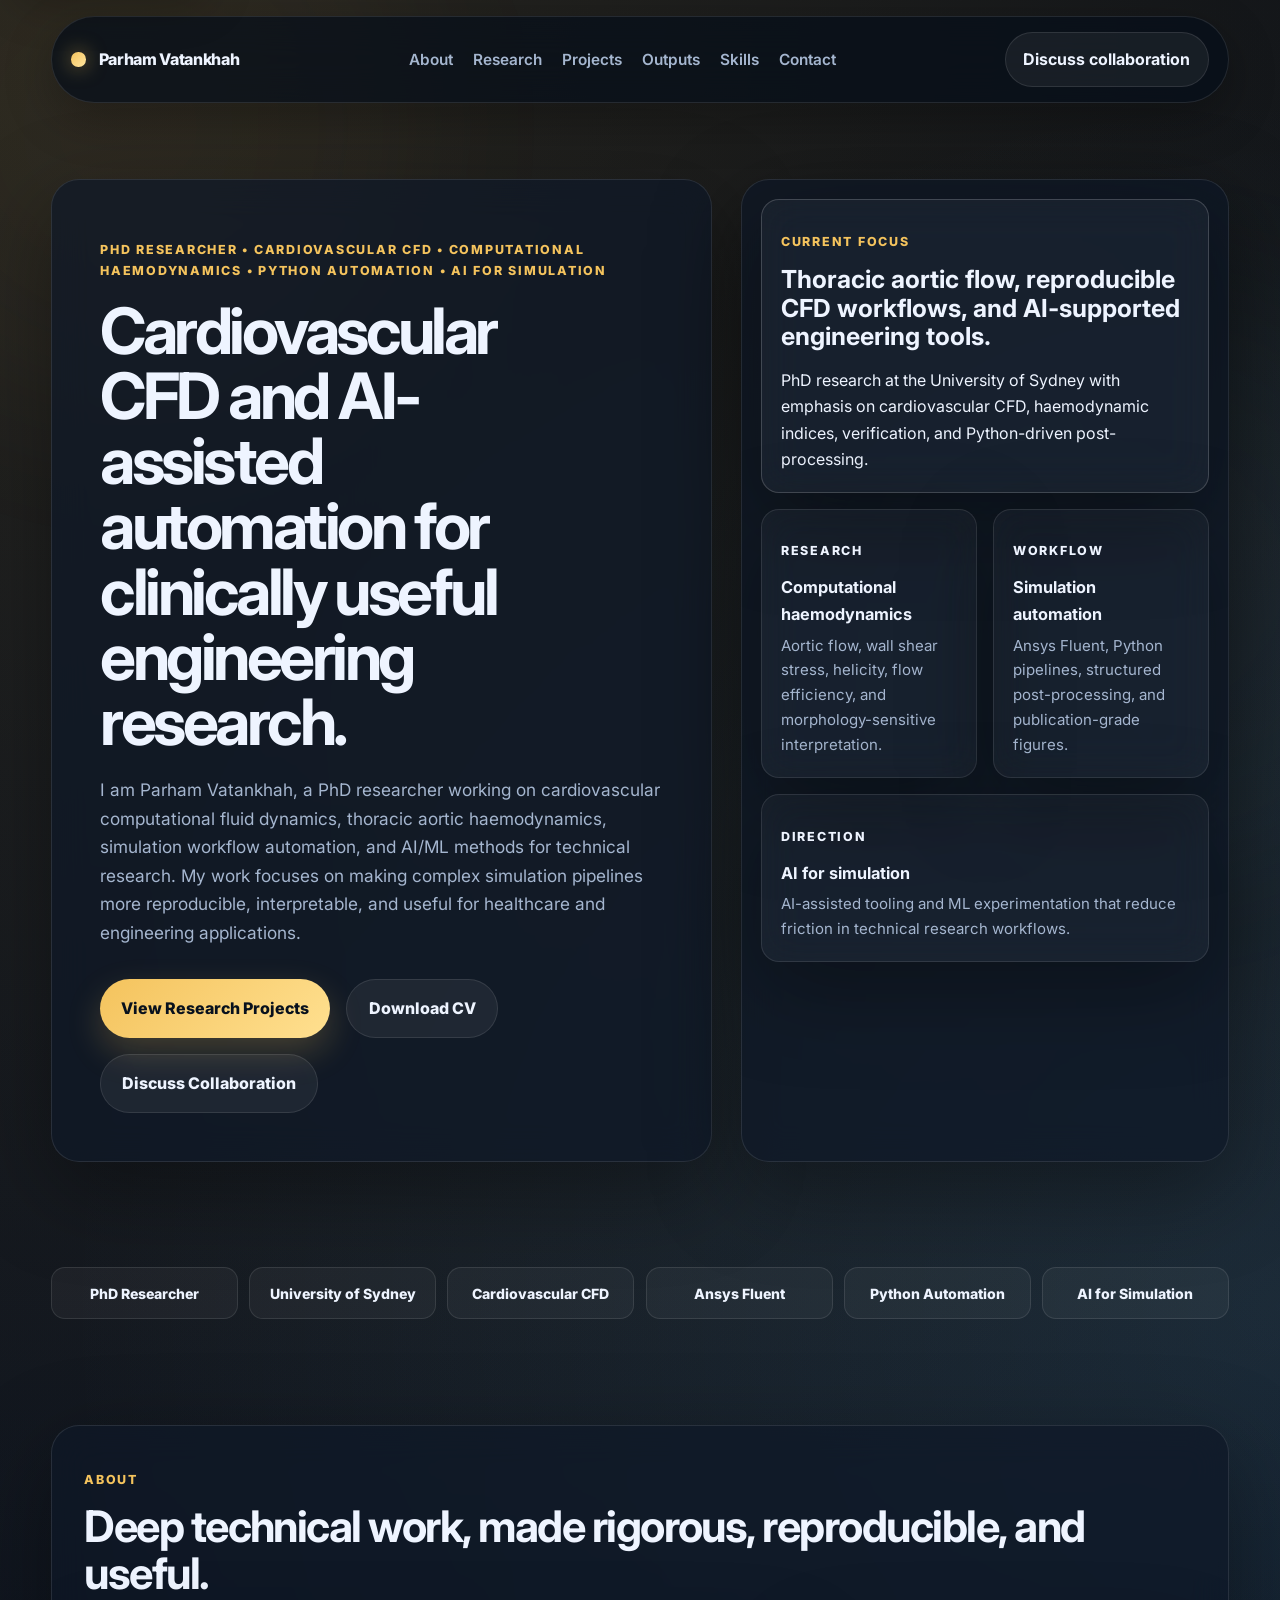
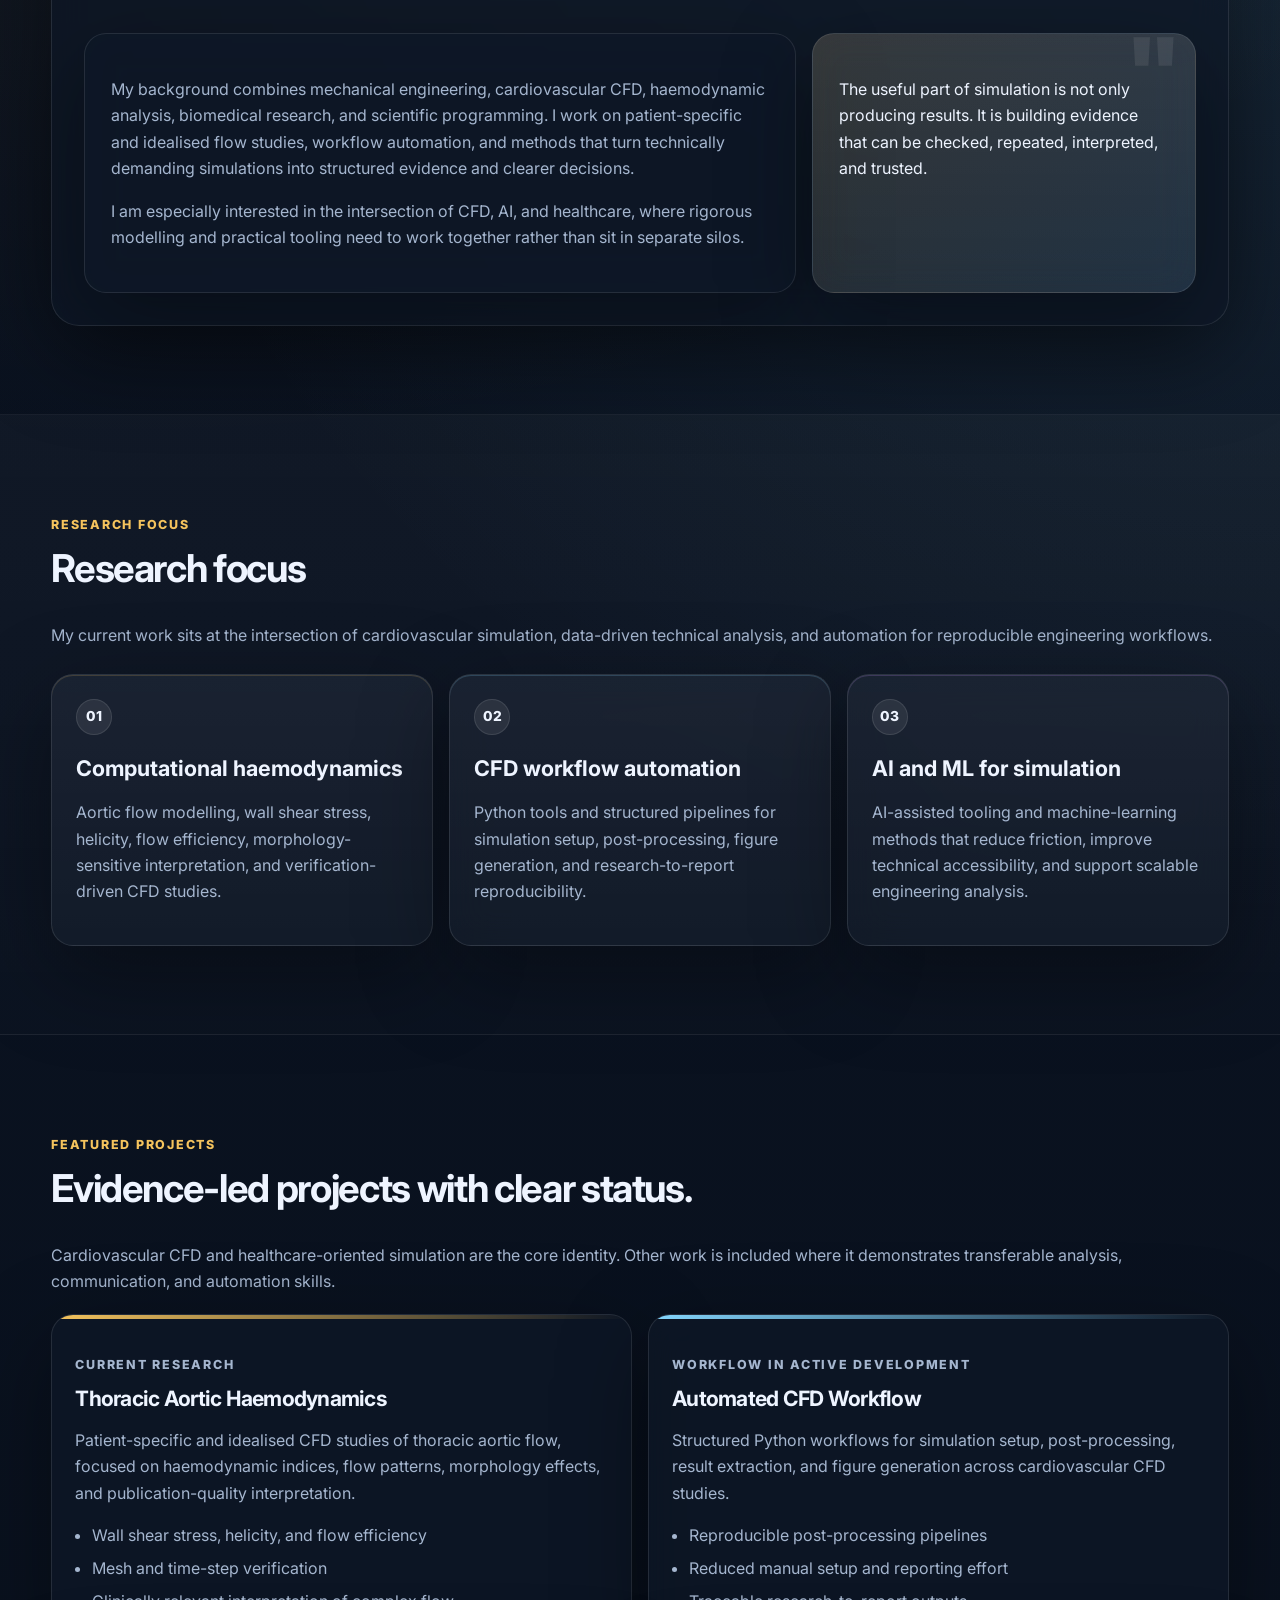
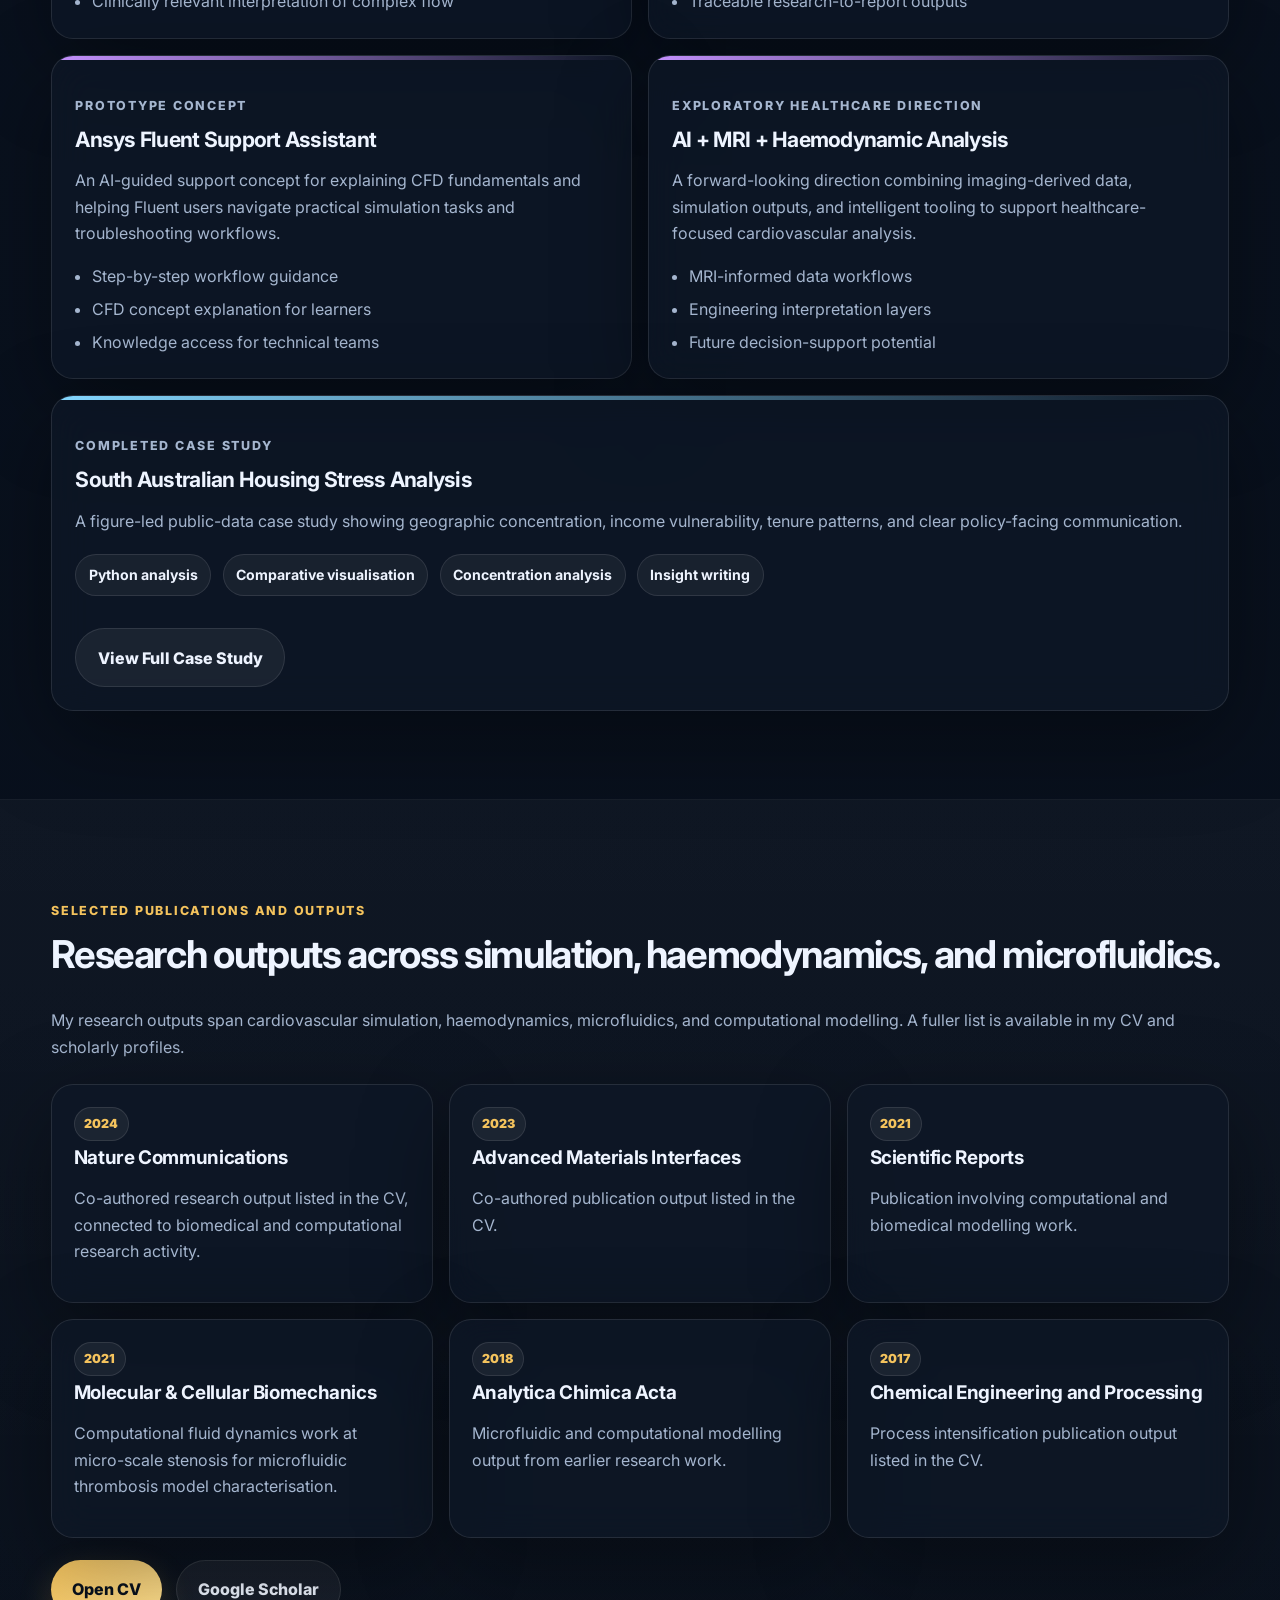
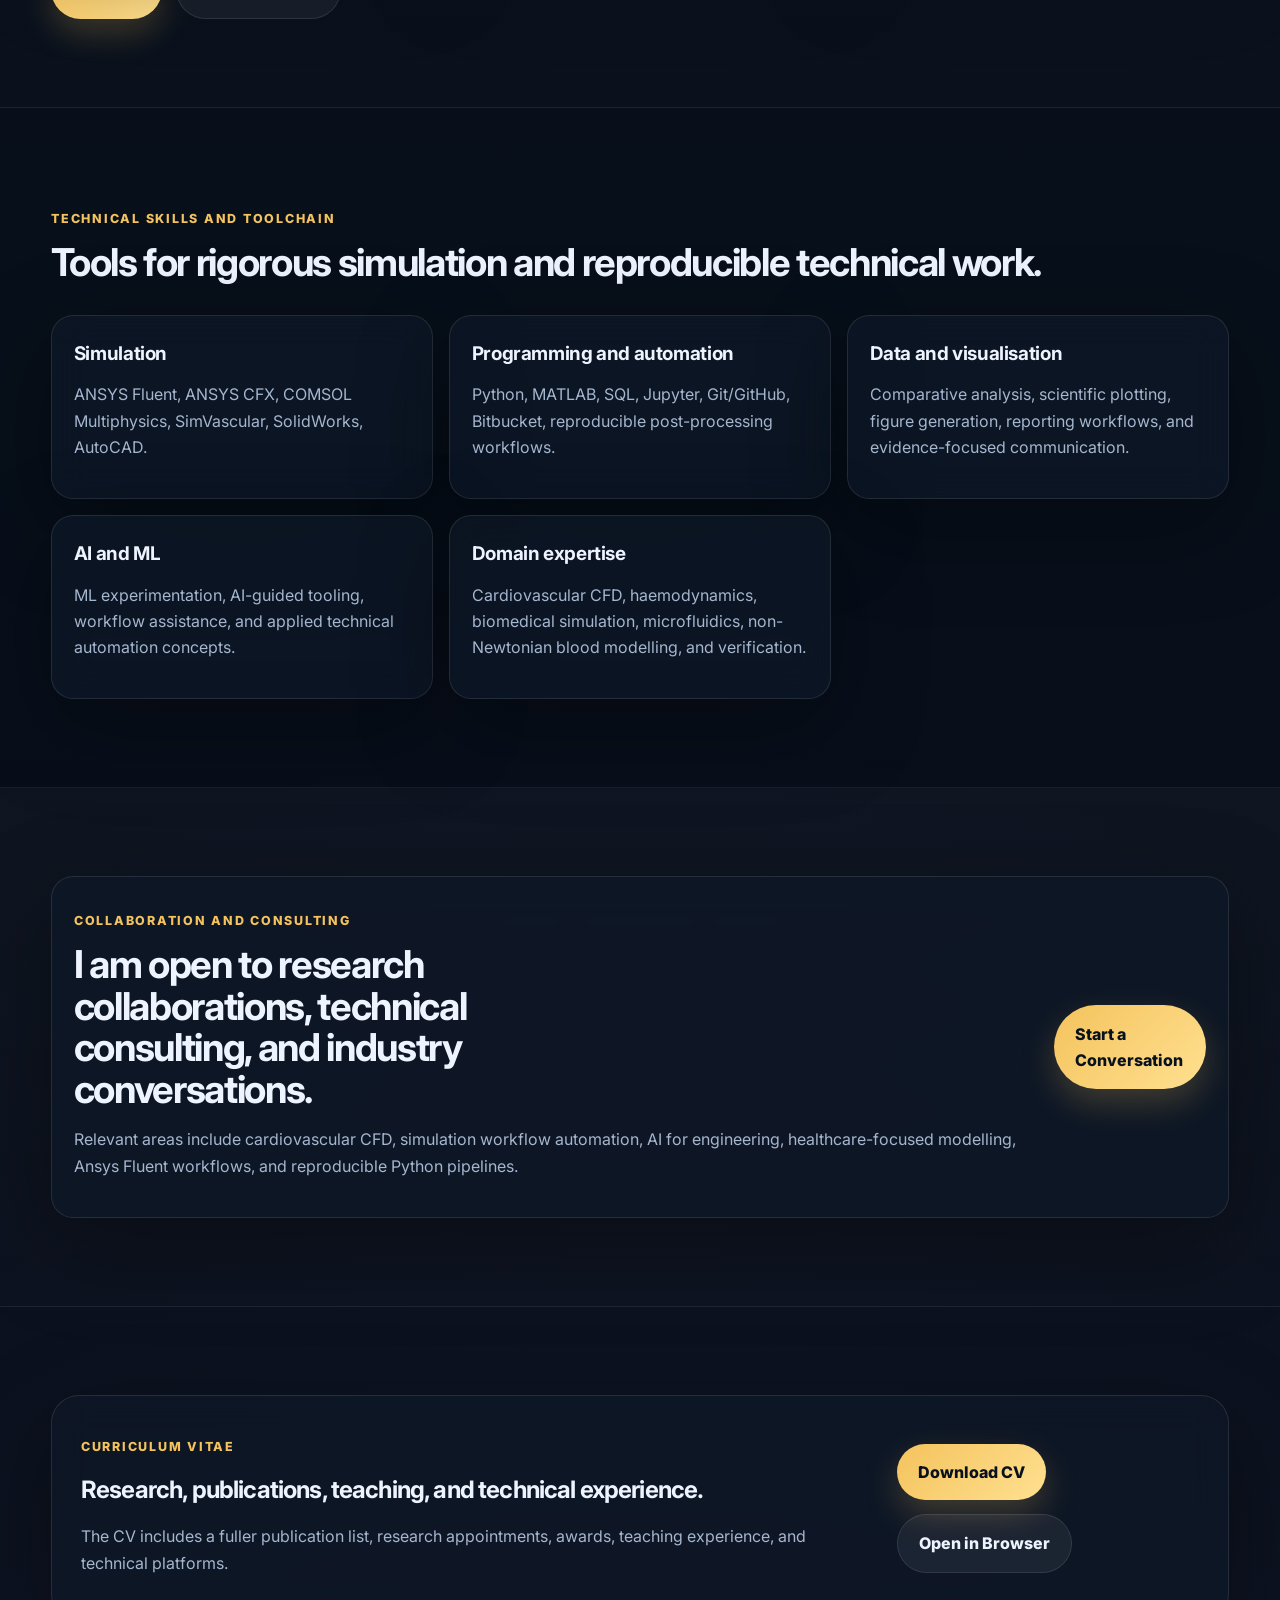
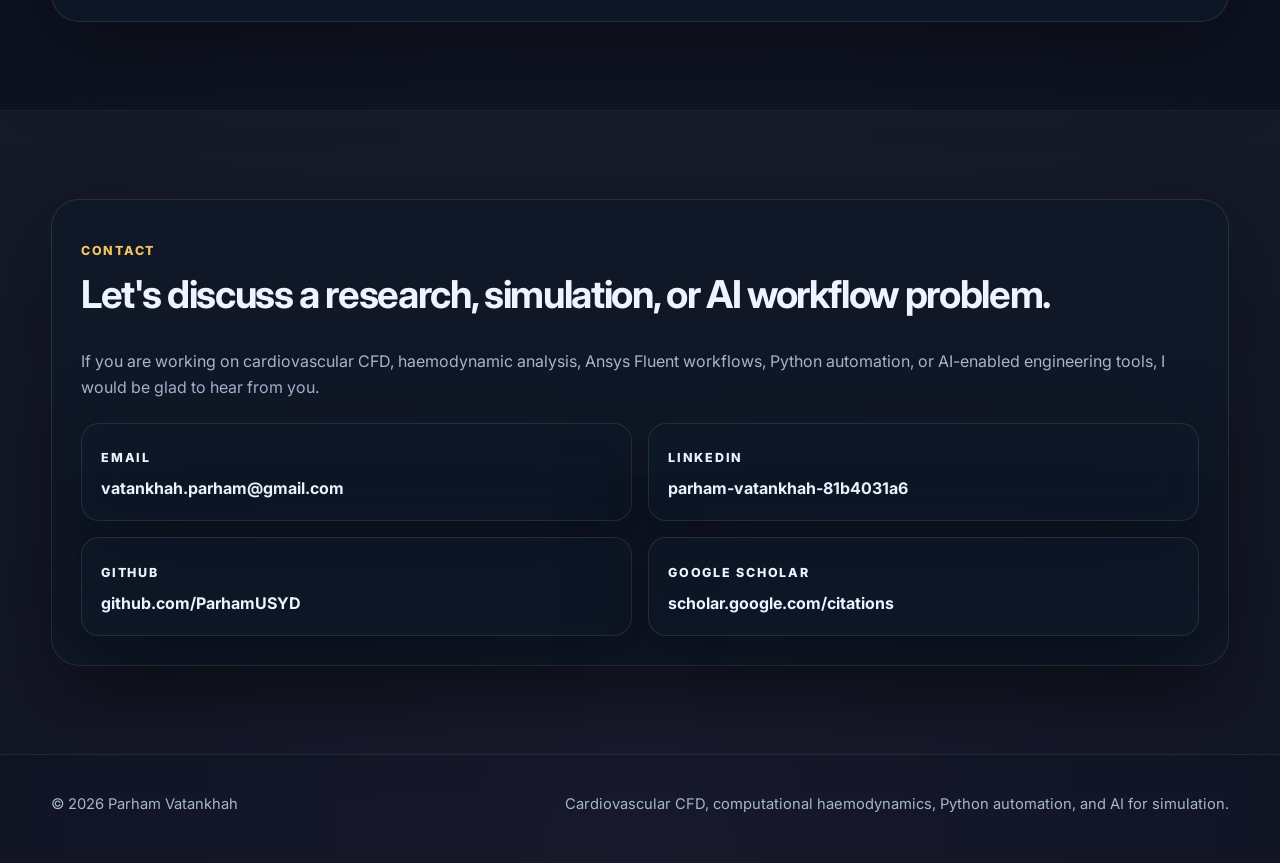
==== commit 90536f63: "Improve academic branding, SEO, accessibility, and site structure" ====
--- a/index.html
+++ b/index.html
@@ -3,11 +3,23 @@
 <head>
   <meta charset="UTF-8" />
   <meta name="viewport" content="width=device-width, initial-scale=1.0" />
-  <title>Parham Vatankhah | CFD, Data Analysis, AI & Automation</title>
+  <title>Parham Vatankhah | PhD Researcher in Cardiovascular CFD, Haemodynamics, AI &amp; Automation</title>
   <meta
     name="description"
-    content="Portfolio of Parham Vatankhah — computational hemodynamics, data analysis, machine learning, applied AI, and engineering automation."
+    content="Parham Vatankhah is a PhD researcher in cardiovascular CFD, computational haemodynamics and hemodynamics, Ansys Fluent workflows, Python automation, AI for simulation, and healthcare research."
   />
+  <link rel="canonical" href="https://parhamvatankhah.com/" />
+  <meta property="og:title" content="Parham Vatankhah | Cardiovascular CFD, Haemodynamics, AI &amp; Automation" />
+  <meta property="og:description" content="PhD researcher working on cardiovascular computational fluid dynamics, thoracic aortic haemodynamics, Python automation, and AI-assisted simulation workflows." />
+  <meta property="og:type" content="profile" />
+  <meta property="og:url" content="https://parhamvatankhah.com/" />
+  <meta property="og:image" content="https://parhamvatankhah.com/assets/images/projects/housing-stress/fig06_vulnerability_scatter.png" />
+  <meta name="twitter:card" content="summary_large_image" />
+  <meta name="twitter:title" content="Parham Vatankhah | Cardiovascular CFD, Haemodynamics, AI &amp; Automation" />
+  <meta name="twitter:description" content="PhD researcher building reproducible cardiovascular CFD, Python automation, and AI-assisted simulation workflows." />
+  <meta name="twitter:image" content="https://parhamvatankhah.com/assets/images/projects/housing-stress/fig06_vulnerability_scatter.png" />
+  <link rel="icon" href="favicon.svg" type="image/svg+xml" />
+  <link rel="manifest" href="site.webmanifest" />
   <link rel="preconnect" href="https://fonts.googleapis.com" />
   <link rel="preconnect" href="https://fonts.gstatic.com" crossorigin />
   <link
@@ -15,91 +27,128 @@
     rel="stylesheet"
   />
   <link rel="stylesheet" href="style.css" />
+  <script type="application/ld+json">
+    {
+      "@context": "https://schema.org",
+      "@type": "Person",
+      "name": "Parham Vatankhah",
+      "url": "https://parhamvatankhah.com/",
+      "email": "mailto:vatankhah.parham@gmail.com",
+      "jobTitle": "PhD Researcher in Engineering",
+      "affiliation": {
+        "@type": "CollegeOrUniversity",
+        "name": "The University of Sydney"
+      },
+      "knowsAbout": [
+        "Cardiovascular computational fluid dynamics",
+        "Computational haemodynamics",
+        "Computational hemodynamics",
+        "Thoracic aortic flow",
+        "Ansys Fluent",
+        "Python automation",
+        "AI for simulation",
+        "Healthcare modelling"
+      ],
+      "sameAs": [
+        "https://www.linkedin.com/in/parham-vatankhah-81b4031a6",
+        "https://github.com/ParhamUSYD",
+        "https://scholar.google.com/citations?user=Z1baAMIAAAAJ&hl=en&oi=ao"
+      ]
+    }
+  </script>
 </head>
 <body>
-  <div class="page-glow glow-1"></div>
-  <div class="page-glow glow-2"></div>
-  <div class="grid-overlay"></div>
+  <a class="skip-link" href="#main">Skip to main content</a>
+  <div class="page-glow glow-1" aria-hidden="true"></div>
+  <div class="page-glow glow-2" aria-hidden="true"></div>
+  <div class="grid-overlay" aria-hidden="true"></div>
 
   <header class="site-header">
     <div class="container nav-shell">
-      <a class="brand" href="#top">
-        <span class="brand-dot"></span>
+      <a class="brand" href="#top" aria-label="Parham Vatankhah home">
+        <span class="brand-dot" aria-hidden="true"></span>
         <span>Parham Vatankhah</span>
       </a>
 
-      <nav class="desktop-nav" aria-label="Primary navigation">
+      <button class="nav-toggle" type="button" aria-expanded="false" aria-controls="primary-nav">
+        <span class="nav-toggle-line"></span>
+        <span class="nav-toggle-line"></span>
+        <span class="nav-toggle-line"></span>
+        <span class="sr-only">Open navigation</span>
+      </button>
+
+      <nav id="primary-nav" class="desktop-nav" aria-label="Primary navigation">
         <a href="#about">About</a>
-        <a href="#domains">Domains</a>
+        <a href="#research">Research</a>
         <a href="#projects">Projects</a>
-        <a href="#cv">CV</a>
+        <a href="#publications">Outputs</a>
+        <a href="#skills">Skills</a>
         <a href="#contact">Contact</a>
       </nav>
 
-      <a class="header-cta" href="#contact">Let’s connect</a>
+      <a class="header-cta" href="#contact">Discuss collaboration</a>
     </div>
   </header>
 
-  <main id="top">
-    <section class="hero section">
+  <main id="main">
+    <section id="top" class="hero section">
       <div class="container hero-grid">
         <div class="hero-copy reveal">
-          <p class="eyebrow">CFD • Computational Hemodynamics • Data Analysis • Applied AI</p>
-          <h1>Building serious technical systems from simulation, data, and automation.</h1>
+          <p class="eyebrow">PhD Researcher &bull; Cardiovascular CFD &bull; Computational Haemodynamics &bull; Python Automation &bull; AI for Simulation</p>
+          <h1>Cardiovascular CFD and AI-assisted automation for clinically useful engineering research.</h1>
           <p class="hero-text">
-            I work across cardiovascular CFD, quantitative analysis, and practical AI tooling —
-            turning technically heavy workflows into reproducible pipelines, clear evidence, and usable engineering systems.
+            I am Parham Vatankhah, a PhD researcher working on cardiovascular computational fluid dynamics,
+            thoracic aortic haemodynamics, simulation workflow automation, and AI/ML methods for technical research.
+            My work focuses on making complex simulation pipelines more reproducible, interpretable, and useful for
+            healthcare and engineering applications.
           </p>
 
           <div class="hero-actions">
-            <a class="btn btn-primary" href="#projects">Explore Projects</a>
-            <a class="btn btn-secondary" href="assets/pdf/Parham_Vatankhah_CV_Master_Website.pdf" target="_blank" rel="noopener noreferrer">Open CV</a>
-          </div>
-
-          <div class="hero-metrics">
-            <div class="metric-card">
-              <span class="metric-value">CFD</span>
-              <span class="metric-label">Cardiovascular flow modelling and hemodynamic interpretation</span>
-            </div>
-            <div class="metric-card">
-              <span class="metric-value">Data</span>
-              <span class="metric-label">Decision-ready analysis and visual storytelling</span>
-            </div>
-            <div class="metric-card">
-              <span class="metric-value">AI</span>
-              <span class="metric-label">Practical automation and engineering tool design</span>
-            </div>
-          </div>
-        </div>
-
-        <aside class="hero-panel reveal reveal-delay-1" aria-label="Profile summary">
+            <a class="btn btn-primary" href="#projects">View Research Projects</a>
+            <a class="btn btn-secondary" href="assets/pdf/Parham_Vatankhah_CV_Master_Website.pdf" download>Download CV</a>
+            <a class="btn btn-secondary" href="#contact">Discuss Collaboration</a>
+          </div>
+        </div>
+
+        <aside class="hero-panel reveal reveal-delay-1" aria-label="Research summary">
           <div class="panel panel-primary">
             <p class="panel-kicker">Current focus</p>
-            <h2>Engineering depth, analytical clarity, and buildable automation.</h2>
-            <p>
-              My work sits at the intersection of computational hemodynamics,
-              structured data analysis, and AI-assisted technical workflows.
+            <h2>Thoracic aortic flow, reproducible CFD workflows, and AI-supported engineering tools.</h2>
+            <p>
+              PhD research at the University of Sydney with emphasis on cardiovascular CFD,
+              haemodynamic indices, verification, and Python-driven post-processing.
             </p>
           </div>
 
           <div class="panel-grid">
             <div class="panel">
               <p class="mini-label">Research</p>
-              <strong>Computational hemodynamics</strong>
-              <span>Aortic flow, WSS, helicity, efficiency, and verification studies</span>
+              <strong>Computational haemodynamics</strong>
+              <span>Aortic flow, wall shear stress, helicity, flow efficiency, and morphology-sensitive interpretation.</span>
             </div>
             <div class="panel">
-              <p class="mini-label">Analysis</p>
-              <strong>Evidence from messy data</strong>
-              <span>Concentration, composition, comparison, and outcome-focused communication</span>
+              <p class="mini-label">Workflow</p>
+              <strong>Simulation automation</strong>
+              <span>Ansys Fluent, Python pipelines, structured post-processing, and publication-grade figures.</span>
             </div>
             <div class="panel wide">
-              <p class="mini-label">Build</p>
-              <strong>Automation that removes friction</strong>
-              <span>Python workflows, AI-guided tools, and systems that make technical work repeatable.</span>
+              <p class="mini-label">Direction</p>
+              <strong>AI for simulation</strong>
+              <span>AI-assisted tooling and ML experimentation that reduce friction in technical research workflows.</span>
             </div>
           </div>
         </aside>
+      </div>
+    </section>
+
+    <section class="credibility-strip" aria-label="Professional credibility">
+      <div class="container credibility-grid">
+        <span>PhD Researcher</span>
+        <span>University of Sydney</span>
+        <span>Cardiovascular CFD</span>
+        <span>Ansys Fluent</span>
+        <span>Python Automation</span>
+        <span>AI for Simulation</span>
       </div>
     </section>
 
@@ -107,68 +156,70 @@
       <div class="container section-shell reveal">
         <div class="section-heading">
           <p class="section-tag">About</p>
-          <h2>Deep technical work, presented with clarity.</h2>
+          <h2>Deep technical work, made rigorous, reproducible, and useful.</h2>
         </div>
 
         <div class="two-col">
           <div class="copy-card">
             <p>
-              My background combines mechanical engineering, cardiovascular CFD,
-              scientific programming, biomedical research, and analytical reporting.
-              I care about two things: technical rigor and practical usefulness.
-            </p>
-            <p>
-              That means building reproducible workflows, documenting assumptions well,
-              turning raw outputs into interpretable evidence, and designing systems that reduce wasted effort.
+              My background combines mechanical engineering, cardiovascular CFD, haemodynamic analysis,
+              biomedical research, and scientific programming. I work on patient-specific and idealised flow studies,
+              workflow automation, and methods that turn technically demanding simulations into structured evidence
+              and clearer decisions.
+            </p>
+            <p>
+              I am especially interested in the intersection of CFD, AI, and healthcare, where rigorous modelling
+              and practical tooling need to work together rather than sit in separate silos.
             </p>
           </div>
 
           <div class="quote-card">
-            <span class="quote-mark">“</span>
-            <p>
-              The goal is not just to generate results. The goal is to make complex technical work trustworthy,
-              explainable, and useful to the people making decisions from it.
-            </p>
-          </div>
-        </div>
-      </div>
-    </section>
-
-    <section id="domains" class="section section-alt">
+            <span class="quote-mark" aria-hidden="true">"</span>
+            <p>
+              The useful part of simulation is not only producing results. It is building evidence that can be checked,
+              repeated, interpreted, and trusted.
+            </p>
+          </div>
+        </div>
+      </div>
+    </section>
+
+    <section id="research" class="section section-alt">
       <div class="container reveal">
         <div class="section-heading compact">
-          <p class="section-tag">Core domains</p>
-          <h2>Three areas I am deliberately building around</h2>
+          <p class="section-tag">Research focus</p>
+          <h2>Research focus</h2>
           <p class="section-intro">
-            This structure keeps the portfolio sharp: simulation depth, analytical interpretation, and tool building.
+            My current work sits at the intersection of cardiovascular simulation, data-driven technical analysis,
+            and automation for reproducible engineering workflows.
           </p>
         </div>
 
         <div class="domain-grid">
           <article class="domain-card domain-accent-1">
             <span class="feature-number">01</span>
-            <h3>CFD &amp; Computational Hemodynamics</h3>
-            <p>
-              Transient flow modelling, hemodynamic metrics, aortic morphology studies,
-              boundary-condition design, verification, and publication-quality interpretation.
+            <h3>Computational haemodynamics</h3>
+            <p>
+              Aortic flow modelling, wall shear stress, helicity, flow efficiency, morphology-sensitive interpretation,
+              and verification-driven CFD studies.
             </p>
           </article>
 
           <article class="domain-card domain-accent-2">
             <span class="feature-number">02</span>
-            <h3>Data Analysis &amp; Machine Learning</h3>
-            <p>
-              Turning complex datasets into structured findings through cleaning,
-              comparison, concentration analysis, visual storytelling, and model-oriented thinking.
+            <h3>CFD workflow automation</h3>
+            <p>
+              Python tools and structured pipelines for simulation setup, post-processing, figure generation,
+              and research-to-report reproducibility.
             </p>
           </article>
 
           <article class="domain-card domain-accent-3">
             <span class="feature-number">03</span>
-            <h3>Applied AI &amp; Automation</h3>
-            <p>
-              Building tools and workflows that reduce manual effort, improve repeatability,
-              and make technical knowledge easier to access and use.
+            <h3>AI and ML for simulation</h3>
+            <p>
+              AI-assisted tooling and machine-learning methods that reduce friction, improve technical accessibility,
+              and support scalable engineering analysis.
             </p>
           </article>
         </div>
@@ -178,261 +229,235 @@
     <section id="projects" class="section">
       <div class="container reveal">
         <div class="section-heading compact">
-          <p class="section-tag">Selected work</p>
-          <h2>Projects</h2>
+          <p class="section-tag">Featured projects</p>
+          <h2>Evidence-led projects with clear status.</h2>
           <p class="section-intro">
-            Organised by domain so the site feels intentional rather than like a random stack of cards.
+            Cardiovascular CFD and healthcare-oriented simulation are the core identity. Other work is included where it
+            demonstrates transferable analysis, communication, and automation skills.
           </p>
         </div>
 
-        <div class="project-index">
-          <a class="index-chip" href="#proj-cfd">CFD &amp; Computational Hemodynamics</a>
-          <a class="index-chip" href="#proj-data">Data Analysis &amp; Machine Learning</a>
-          <a class="index-chip" href="#proj-ai">Applied AI &amp; Automation</a>
-        </div>
-
-        <div id="proj-cfd" class="project-category">
-          <div class="category-heading">
-            <p class="category-label">Category 01</p>
-            <h3>CFD &amp; Computational Hemodynamics</h3>
-          </div>
-
-          <div class="project-grid two-up">
-            <article class="project-card project-accent-1">
-              <div class="project-topline"></div>
-              <div class="project-body">
-                <p class="project-type">Cardiovascular research</p>
-                <h4>Thoracic Aortic Hemodynamics Studies</h4>
-                <p>
-                  Simulation-driven studies of healthy and diseased aortic flow, focusing on wall shear stress,
-                  helicity, flow efficiency, morphology effects, and clinically relevant interpretation.
-                </p>
-                <ul>
-                  <li>Transient cardiovascular CFD</li>
-                  <li>Verification and sensitivity analysis</li>
-                  <li>Publication-grade figure and result generation</li>
-                </ul>
+        <div class="project-grid featured-grid">
+          <article class="project-card project-accent-1">
+            <div class="project-topline"></div>
+            <div class="project-body">
+              <p class="project-type">Current research</p>
+              <h3>Thoracic Aortic Haemodynamics</h3>
+              <p>
+                Patient-specific and idealised CFD studies of thoracic aortic flow, focused on haemodynamic indices,
+                flow patterns, morphology effects, and publication-quality interpretation.
+              </p>
+              <ul>
+                <li>Wall shear stress, helicity, and flow efficiency</li>
+                <li>Mesh and time-step verification</li>
+                <li>Clinically relevant interpretation of complex flow</li>
+              </ul>
+            </div>
+          </article>
+
+          <article class="project-card project-accent-2">
+            <div class="project-topline"></div>
+            <div class="project-body">
+              <p class="project-type">Workflow in active development</p>
+              <h3>Automated CFD Workflow</h3>
+              <p>
+                Structured Python workflows for simulation setup, post-processing, result extraction, and figure generation
+                across cardiovascular CFD studies.
+              </p>
+              <ul>
+                <li>Reproducible post-processing pipelines</li>
+                <li>Reduced manual setup and reporting effort</li>
+                <li>Traceable research-to-report outputs</li>
+              </ul>
+            </div>
+          </article>
+
+          <article class="project-card project-accent-3">
+            <div class="project-topline"></div>
+            <div class="project-body">
+              <p class="project-type">Prototype concept</p>
+              <h3>Ansys Fluent Support Assistant</h3>
+              <p>
+                An AI-guided support concept for explaining CFD fundamentals and helping Fluent users navigate practical
+                simulation tasks and troubleshooting workflows.
+              </p>
+              <ul>
+                <li>Step-by-step workflow guidance</li>
+                <li>CFD concept explanation for learners</li>
+                <li>Knowledge access for technical teams</li>
+              </ul>
+            </div>
+          </article>
+
+          <article class="project-card project-accent-3">
+            <div class="project-topline"></div>
+            <div class="project-body">
+              <p class="project-type">Exploratory healthcare direction</p>
+              <h3>AI + MRI + Haemodynamic Analysis</h3>
+              <p>
+                A forward-looking direction combining imaging-derived data, simulation outputs, and intelligent tooling
+                to support healthcare-focused cardiovascular analysis.
+              </p>
+              <ul>
+                <li>MRI-informed data workflows</li>
+                <li>Engineering interpretation layers</li>
+                <li>Future decision-support potential</li>
+              </ul>
+            </div>
+          </article>
+
+          <article class="project-card project-accent-2 project-card-wide">
+            <div class="project-topline"></div>
+            <div class="project-body">
+              <p class="project-type">Completed case study</p>
+              <h3>South Australian Housing Stress Analysis</h3>
+              <p>
+                A figure-led public-data case study showing geographic concentration, income vulnerability, tenure patterns,
+                and clear policy-facing communication.
+              </p>
+              <div class="tool-chips">
+                <span>Python analysis</span>
+                <span>Comparative visualisation</span>
+                <span>Concentration analysis</span>
+                <span>Insight writing</span>
               </div>
-            </article>
-
-            <article class="project-card project-accent-1">
-              <div class="project-topline"></div>
-              <div class="project-body">
-                <p class="project-type">Pipeline design</p>
-                <h4>Automated CFD Workflow</h4>
-                <p>
-                  A structured workflow for geometry preparation, meshing, solver setup,
-                  and reproducible post-processing for cardiovascular simulation studies.
-                </p>
-                <ul>
-                  <li>Reduces manual setup time</li>
-                  <li>Improves consistency and traceability</li>
-                  <li>Supports scale-up for larger parameter studies</li>
-                </ul>
+              <div class="hero-actions">
+                <a class="btn btn-secondary" href="projects/housing-stress.html">View Full Case Study</a>
               </div>
-            </article>
-          </div>
-        </div>
-
-        <div id="proj-data" class="project-category">
-          <div class="category-heading">
-            <p class="category-label">Category 02</p>
-            <h3>Data Analysis &amp; Machine Learning</h3>
-          </div>
-
-          <article class="case-card">
-            <div class="case-card-grid">
-              <div>
-                <p class="case-label">Featured case study</p>
-                <h4>South Australian Housing Stress Analysis</h4>
-                <p class="case-summary">
-                  An evidence-led analysis of South Australian housing-stress data designed to show where affordability pressure is concentrated,
-                  which income groups are most exposed, and how tenure type shapes the burden. The case study turns a public dataset into a clean,
-                  policy-facing story with clear definitions, figure-by-figure interpretation, and portfolio-quality presentation.
-                </p>
-
-                <div class="tool-chips">
-                  <span>Python-based analysis</span>
-                  <span>Comparative visualisation</span>
-                  <span>Concentration analysis</span>
-                  <span>Insight writing</span>
-                  <span>Structured storytelling</span>
-                </div>
-
-                <div class="case-meta">
-                  <div class="stat-card">
-                    <span class="stat-value">7</span>
-                    <span class="stat-label">figures structured into a full case study page</span>
-                  </div>
-                  <div class="stat-card">
-                    <span class="stat-value">63.9%</span>
-                    <span class="stat-label">of total burden captured by the top 10 LGAs</span>
-                  </div>
-                  <div class="stat-card">
-                    <span class="stat-value">Metro-led</span>
-                    <span class="stat-label">burden concentrated in metropolitan Adelaide LGAs</span>
-                  </div>
-                </div>
-
-                <div class="hero-actions" style="margin-top:1.35rem;">
-                  <a class="btn btn-primary" href="projects/housing-stress.html">View Full Case Study</a>
-                </div>
-              </div>
-
-              <div class="preview-stack" aria-label="Case study preview figures">
-                <div class="preview-grid">
-                  <article class="preview-card">
-                    <div class="media-shell" data-filename="fig01_top15_lgas_clean.png">
-                      <img
-                        src="assets/images/projects/housing-stress/fig01_top15_lgas_clean.png"
-                        alt="Top 15 South Australian LGAs ranked by households in 30 percent housing stress"
-                        loading="lazy"
-                      />
-                      <div class="placeholder-art">
-                        <div class="placeholder-chart" aria-hidden="true">
-                          <span></span><span></span><span></span><span></span><span></span>
-                        </div>
-                      </div>
-                      <div class="media-fallback">
-                        <strong>Figure slot ready</strong>
-                        <code>fig01_top15_lgas_clean.png</code>
-                        <p>Drop the real chart into the housing-stress figures folder and it will appear automatically.</p>
-                      </div>
-                    </div>
-                  </article>
-
-                  <article class="preview-card">
-                    <div class="media-shell" data-filename="fig05_cumulative_share_lgas.png">
-                      <img
-                        src="assets/images/projects/housing-stress/fig05_cumulative_share_lgas.png"
-                        alt="Cumulative share curve of housing stress across ranked South Australian LGAs"
-                        loading="lazy"
-                      />
-                      <div class="placeholder-art">
-                        <div class="placeholder-chart" aria-hidden="true">
-                          <span style="height:24%"></span><span style="height:40%"></span><span style="height:58%"></span><span style="height:78%"></span><span style="height:92%"></span>
-                        </div>
-                      </div>
-                      <div class="media-fallback">
-                        <strong>Figure slot ready</strong>
-                        <code>fig05_cumulative_share_lgas.png</code>
-                        <p>This preview card becomes the real figure as soon as the PNG exists in the expected folder.</p>
-                      </div>
-                    </div>
-                  </article>
-
-                  <article class="preview-card wide">
-                    <div class="media-shell" data-filename="fig06_vulnerability_scatter.png">
-                      <img
-                        src="assets/images/projects/housing-stress/fig06_vulnerability_scatter.png"
-                        alt="Scatter plot comparing housing stress burden against very-low-income concentration across LGAs"
-                        loading="lazy"
-                      />
-                      <div class="placeholder-art">
-                        <div class="placeholder-chart" aria-hidden="true">
-                          <span style="height:18%"></span><span style="height:28%"></span><span style="height:38%"></span><span style="height:52%"></span><span style="height:66%"></span>
-                        </div>
-                      </div>
-                      <div class="media-fallback">
-                        <strong>Figure slot ready</strong>
-                        <code>fig06_vulnerability_scatter.png</code>
-                        <p>The homepage is already wired to the exact filenames, so no extra editing is needed later.</p>
-                      </div>
-                    </div>
-                  </article>
-                </div>
-              </div>
-            </div>
-          </article>
-        </div>
-
-        <div id="proj-ai" class="project-category">
-          <div class="category-heading">
-            <p class="category-label">Category 03</p>
-            <h3>Applied AI &amp; Automation</h3>
-          </div>
-
-          <div class="project-grid">
-            <article class="project-card project-accent-2">
-              <div class="project-topline"></div>
-              <div class="project-body">
-                <p class="project-type">AI assistant concept</p>
-                <h4>Ansys Fluent Support Assistant</h4>
-                <p>
-                  An AI tool designed to explain CFD fundamentals and provide step-by-step task guidance
-                  for Fluent users in practical engineering workflows.
-                </p>
-                <ul>
-                  <li>Fundamental explanations for learners</li>
-                  <li>Task-based guidance for software workflows</li>
-                  <li>Lower barrier to effective CFD practice</li>
-                </ul>
-              </div>
-            </article>
-
-            <article class="project-card project-accent-3">
-              <div class="project-topline"></div>
-              <div class="project-body">
-                <p class="project-type">Healthcare tool direction</p>
-                <h4>AI + MRI + Hemodynamic Analysis</h4>
-                <p>
-                  A direction focused on combining imaging-derived data, simulation outputs,
-                  and intelligent tooling to support clinically useful cardiovascular analysis.
-                </p>
-                <ul>
-                  <li>MRI-informed data workflows</li>
-                  <li>Engineering interpretation layers</li>
-                  <li>Future decision-support potential</li>
-                </ul>
-              </div>
-            </article>
-
-            <article class="project-card project-accent-2">
-              <div class="project-topline"></div>
-              <div class="project-body">
-                <p class="project-type">Workflow automation</p>
-                <h4>Research-to-Report Automation</h4>
-                <p>
-                  A broader automation philosophy for turning technical outputs into clean figures,
-                  consistent summaries, and decision-ready reporting with less manual repetition.
-                </p>
-                <ul>
-                  <li>Python-driven repeatable reporting</li>
-                  <li>Cleaner handoff from analysis to communication</li>
-                  <li>Less friction in technical projects</li>
-                </ul>
-              </div>
-            </article>
-          </div>
-        </div>
-      </div>
-    </section>
-
-    <section id="cv" class="section section-alt">
+            </div>
+          </article>
+        </div>
+      </div>
+    </section>
+
+    <section id="publications" class="section section-alt">
+      <div class="container reveal">
+        <div class="section-heading compact">
+          <p class="section-tag">Selected publications and outputs</p>
+          <h2>Research outputs across simulation, haemodynamics, and microfluidics.</h2>
+          <p class="section-intro">
+            My research outputs span cardiovascular simulation, haemodynamics, microfluidics, and computational modelling.
+            A fuller list is available in my CV and scholarly profiles.
+          </p>
+        </div>
+
+        <div class="publication-grid">
+          <article class="publication-card">
+            <span class="publication-year">2024</span>
+            <h3>Nature Communications</h3>
+            <p>Co-authored research output listed in the CV, connected to biomedical and computational research activity.</p>
+          </article>
+          <article class="publication-card">
+            <span class="publication-year">2023</span>
+            <h3>Advanced Materials Interfaces</h3>
+            <p>Co-authored publication output listed in the CV.</p>
+          </article>
+          <article class="publication-card">
+            <span class="publication-year">2021</span>
+            <h3>Scientific Reports</h3>
+            <p>Publication involving computational and biomedical modelling work.</p>
+          </article>
+          <article class="publication-card">
+            <span class="publication-year">2021</span>
+            <h3>Molecular &amp; Cellular Biomechanics</h3>
+            <p>Computational fluid dynamics work at micro-scale stenosis for microfluidic thrombosis model characterisation.</p>
+          </article>
+          <article class="publication-card">
+            <span class="publication-year">2018</span>
+            <h3>Analytica Chimica Acta</h3>
+            <p>Microfluidic and computational modelling output from earlier research work.</p>
+          </article>
+          <article class="publication-card">
+            <span class="publication-year">2017</span>
+            <h3>Chemical Engineering and Processing</h3>
+            <p>Process intensification publication output listed in the CV.</p>
+          </article>
+        </div>
+
+        <div class="profile-actions">
+          <a class="btn btn-primary" href="assets/pdf/Parham_Vatankhah_CV_Master_Website.pdf" target="_blank" rel="noopener noreferrer">Open CV</a>
+          <a class="btn btn-secondary" href="https://scholar.google.com/citations?user=Z1baAMIAAAAJ&hl=en&oi=ao" target="_blank" rel="noopener noreferrer">Google Scholar</a>
+          <!-- TODO: Add ORCID when Parham provides the verified ORCID profile URL. -->
+        </div>
+      </div>
+    </section>
+
+    <section id="skills" class="section">
+      <div class="container reveal">
+        <div class="section-heading compact">
+          <p class="section-tag">Technical skills and toolchain</p>
+          <h2>Tools for rigorous simulation and reproducible technical work.</h2>
+        </div>
+
+        <div class="skills-grid">
+          <article class="skill-card">
+            <h3>Simulation</h3>
+            <p>ANSYS Fluent, ANSYS CFX, COMSOL Multiphysics, SimVascular, SolidWorks, AutoCAD.</p>
+          </article>
+          <article class="skill-card">
+            <h3>Programming and automation</h3>
+            <p>Python, MATLAB, SQL, Jupyter, Git/GitHub, Bitbucket, reproducible post-processing workflows.</p>
+          </article>
+          <article class="skill-card">
+            <h3>Data and visualisation</h3>
+            <p>Comparative analysis, scientific plotting, figure generation, reporting workflows, and evidence-focused communication.</p>
+          </article>
+          <article class="skill-card">
+            <h3>AI and ML</h3>
+            <p>ML experimentation, AI-guided tooling, workflow assistance, and applied technical automation concepts.</p>
+          </article>
+          <article class="skill-card">
+            <h3>Domain expertise</h3>
+            <p>Cardiovascular CFD, haemodynamics, biomedical simulation, microfluidics, non-Newtonian blood modelling, and verification.</p>
+          </article>
+        </div>
+      </div>
+    </section>
+
+    <section id="collaboration" class="section section-alt">
+      <div class="container reveal">
+        <div class="collab-card">
+          <div>
+            <p class="section-tag">Collaboration and consulting</p>
+            <h2>I am open to research collaborations, technical consulting, and industry conversations.</h2>
+            <p class="section-intro">
+              Relevant areas include cardiovascular CFD, simulation workflow automation, AI for engineering,
+              healthcare-focused modelling, Ansys Fluent workflows, and reproducible Python pipelines.
+            </p>
+          </div>
+          <a class="btn btn-primary" href="#contact">Start a Conversation</a>
+        </div>
+      </div>
+    </section>
+
+    <section id="cv" class="section">
       <div class="container reveal">
         <div class="cv-card">
           <div>
-            <p class="section-tag">Professional profile</p>
-            <h2>Curriculum Vitae</h2>
+            <p class="section-tag">Curriculum vitae</p>
+            <h2>Research, publications, teaching, and technical experience.</h2>
             <p class="section-intro">
-              A detailed summary of my research, technical experience, publications, awards, and teaching background.
-            </p>
-          </div>
-          <div>
-            <a class="btn btn-primary" href="assets/pdf/Parham_Vatankhah_CV_Master_Website.pdf" target="_blank" rel="noopener noreferrer">Open CV</a>
-          </div>
-        </div>
-      </div>
-    </section>
-
-    <section id="contact" class="section">
+              The CV includes a fuller publication list, research appointments, awards, teaching experience,
+              and technical platforms.
+            </p>
+          </div>
+          <div class="cv-actions">
+            <a class="btn btn-primary" href="assets/pdf/Parham_Vatankhah_CV_Master_Website.pdf" download>Download CV</a>
+            <a class="btn btn-secondary" href="assets/pdf/Parham_Vatankhah_CV_Master_Website.pdf" target="_blank" rel="noopener noreferrer">Open in Browser</a>
+          </div>
+        </div>
+      </div>
+    </section>
+
+    <section id="contact" class="section section-alt">
       <div class="container reveal">
         <div class="contact-shell">
           <div class="section-heading compact">
             <p class="section-tag">Contact</p>
-            <h2>Let’s build something serious.</h2>
+            <h2>Let's discuss a research, simulation, or AI workflow problem.</h2>
             <p class="section-intro">
-              Research collaboration, engineering automation, AI tools, data work, or a sharp technical conversation.
+              If you are working on cardiovascular CFD, haemodynamic analysis, Ansys Fluent workflows,
+              Python automation, or AI-enabled engineering tools, I would be glad to hear from you.
             </p>
           </div>
 
@@ -452,9 +477,9 @@
               <strong>github.com/ParhamUSYD</strong>
             </a>
 
-            <a class="contact-card" href="tel:+61493332520">
-              <span class="contact-label">Phone</span>
-              <strong>+61 493 332 520</strong>
+            <a class="contact-card" href="https://scholar.google.com/citations?user=Z1baAMIAAAAJ&hl=en&oi=ao" target="_blank" rel="noopener noreferrer">
+              <span class="contact-label">Google Scholar</span>
+              <strong>scholar.google.com/citations</strong>
             </a>
           </div>
         </div>
@@ -464,8 +489,8 @@
 
   <footer class="site-footer">
     <div class="container footer-shell">
-      <p>© 2026 Parham Vatankhah</p>
-      <p>Designed for clarity, technical credibility, and elegant case-study presentation.</p>
+      <p>&copy; 2026 Parham Vatankhah</p>
+      <p>Cardiovascular CFD, computational haemodynamics, Python automation, and AI for simulation.</p>
     </div>
   </footer>
 
--- a/style.css
+++ b/style.css
@@ -33,7 +33,10 @@
 *::before,
 *::after { box-sizing: border-box; }
 
-html { scroll-behavior: smooth; }
+html {
+  scroll-behavior: smooth;
+  scroll-padding-top: calc(var(--header-height) + 1.5rem);
+}
 
 body {
   margin: 0;
@@ -53,6 +56,47 @@
 
 a { color: inherit; }
 
+:focus-visible {
+  outline: 3px solid rgba(244, 195, 93, 0.92);
+  outline-offset: 4px;
+}
+
+.skip-link {
+  position: fixed;
+  left: 1rem;
+  top: 1rem;
+  z-index: 100;
+  transform: translateY(-160%);
+  padding: 0.75rem 1rem;
+  border-radius: 999px;
+  background: var(--accent);
+  color: #08111d;
+  font-weight: 800;
+  text-decoration: none;
+  box-shadow: var(--shadow-md);
+}
+
+.skip-link:focus-visible {
+  transform: translateY(0);
+}
+
+.sr-only {
+  position: absolute;
+  width: 1px;
+  height: 1px;
+  padding: 0;
+  margin: -1px;
+  overflow: hidden;
+  clip: rect(0, 0, 0, 0);
+  white-space: nowrap;
+  border: 0;
+}
+
+section[id],
+main[id] {
+  scroll-margin-top: calc(var(--header-height) + 1.5rem);
+}
+
 ::selection {
   background: rgba(244, 195, 93, 0.26);
   color: var(--text);
@@ -167,6 +211,28 @@
 .desktop-nav a:hover,
 .desktop-nav a.active { color: var(--text); }
 
+.nav-toggle {
+  display: none;
+  width: 2.8rem;
+  height: 2.8rem;
+  border: 1px solid var(--line);
+  border-radius: 999px;
+  background: rgba(255, 255, 255, 0.06);
+  color: var(--text);
+  align-items: center;
+  justify-content: center;
+  flex-direction: column;
+  gap: 0.26rem;
+  cursor: pointer;
+}
+
+.nav-toggle-line {
+  width: 1.1rem;
+  height: 2px;
+  border-radius: 999px;
+  background: currentColor;
+}
+
 .header-cta {
   display: inline-flex;
   align-items: center;
@@ -188,6 +254,31 @@
 
 .section {
   padding: 5.5rem 0;
+}
+
+.credibility-strip {
+  padding: 1.1rem 0;
+}
+
+.credibility-grid {
+  display: grid;
+  grid-template-columns: repeat(6, minmax(0, 1fr));
+  gap: 0.7rem;
+}
+
+.credibility-grid span {
+  display: flex;
+  min-height: 3.25rem;
+  align-items: center;
+  justify-content: center;
+  padding: 0.7rem;
+  border: 1px solid var(--line);
+  border-radius: var(--radius-sm);
+  background: rgba(255,255,255,0.045);
+  color: var(--text);
+  font-size: 0.88rem;
+  font-weight: 800;
+  text-align: center;
 }
 
 .section-alt {
@@ -590,6 +681,21 @@
   font-size: 1.32rem;
 }
 
+.project-body h3 {
+  margin: 0.5rem 0 0;
+  font-size: 1.32rem;
+  line-height: 1.08;
+  letter-spacing: -0.035em;
+}
+
+.featured-grid {
+  grid-template-columns: repeat(2, minmax(0, 1fr));
+}
+
+.project-card-wide {
+  grid-column: 1 / -1;
+}
+
 .project-body ul,
 .sidebar-list,
 .mini-list,
@@ -714,6 +820,75 @@
   gap: 1rem 2rem;
 }
 
+.cv-actions,
+.profile-actions {
+  display: flex;
+  flex-wrap: wrap;
+  gap: 0.85rem;
+}
+
+.publication-grid,
+.skills-grid {
+  display: grid;
+  grid-template-columns: repeat(3, minmax(0, 1fr));
+  gap: 1rem;
+  margin-top: 1.5rem;
+}
+
+.publication-card,
+.skill-card,
+.collab-card {
+  background: var(--panel);
+  border: 1px solid var(--line);
+  box-shadow: var(--shadow-lg);
+  backdrop-filter: blur(18px);
+  border-radius: var(--radius-lg);
+  padding: 1.35rem;
+}
+
+.publication-card h3,
+.skill-card h3 {
+  margin: 0.35rem 0 0;
+  font-size: 1.18rem;
+  line-height: 1.18;
+  letter-spacing: -0.02em;
+}
+
+.publication-card p,
+.skill-card p {
+  color: var(--muted);
+}
+
+.publication-year {
+  display: inline-flex;
+  padding: 0.38rem 0.6rem;
+  border-radius: 999px;
+  border: 1px solid var(--line);
+  background: rgba(255,255,255,0.06);
+  color: var(--accent);
+  font-size: 0.78rem;
+  font-weight: 900;
+}
+
+.profile-actions {
+  margin-top: 1.4rem;
+}
+
+.collab-card {
+  display: flex;
+  align-items: center;
+  justify-content: space-between;
+  gap: 1.2rem 2rem;
+}
+
+.collab-card h2 {
+  margin: 0.75rem 0 0;
+  max-width: 20ch;
+  font-size: clamp(1.9rem, 3vw, 2.7rem);
+  line-height: 1.08;
+  letter-spacing: -0.035em;
+}
+
 .contact-grid {
   grid-template-columns: repeat(2, minmax(0, 1fr));
   margin-top: 1.4rem;
@@ -1069,7 +1244,7 @@
   padding: 1.25rem;
 }
 
-.sidebar-card h5 { margin: 0.45rem 0 0; font-size: 1.15rem; }
+.sidebar-card h3 { margin: 0.45rem 0 0; font-size: 1.15rem; }
 
 .sidebar-card .mini-list { margin-top: 0.85rem; }
 
@@ -1101,13 +1276,19 @@
   margin-top: 1rem;
 }
 
-/* Reveal animations */
+/* Reveal animations: safe version */
 .reveal {
+  opacity: 1;
+  transform: none;
+}
+
+.js .reveal {
   opacity: 0;
   transform: translateY(18px);
   transition: opacity 0.65s ease, transform 0.65s ease;
 }
-.reveal.revealed {
+
+.js .reveal.revealed {
   opacity: 1;
   transform: translateY(0);
 }
@@ -1125,11 +1306,15 @@
 
   .project-grid,
   .project-grid.two-up,
+  .featured-grid,
   .domain-grid,
   .glossary-grid,
   .case-highlights,
   .data-point-grid,
-  .contact-grid {
+  .contact-grid,
+  .publication-grid,
+  .skills-grid,
+  .credibility-grid {
     grid-template-columns: repeat(2, minmax(0, 1fr));
   }
 
@@ -1140,15 +1325,53 @@
 }
 
 @media (max-width: 760px) {
-  .site-header { position: static; padding-top: 0.8rem; }
+  .site-header { padding-top: 0.8rem; }
 
   .nav-shell,
   .cv-card {
-    border-radius: 28px;
+    border-radius: 24px;
+  }
+
+  .nav-shell {
+    display: grid;
+    grid-template-columns: 1fr auto;
+  }
+
+  .brand {
+    min-width: 0;
+  }
+
+  .brand span:last-child {
+    overflow: hidden;
+    text-overflow: ellipsis;
+    white-space: nowrap;
+  }
+
+  .nav-toggle {
+    display: inline-flex;
   }
 
   .desktop-nav {
     display: none;
+    grid-column: 1 / -1;
+    width: 100%;
+    gap: 0.45rem;
+    padding-top: 0.75rem;
+  }
+
+  .nav-open .desktop-nav {
+    display: grid;
+    grid-template-columns: repeat(2, minmax(0, 1fr));
+  }
+
+  .desktop-nav a {
+    display: flex;
+    align-items: center;
+    min-height: 2.7rem;
+    padding: 0.55rem 0.7rem;
+    border: 1px solid var(--line);
+    border-radius: var(--radius-sm);
+    background: rgba(255,255,255,0.04);
   }
 
   .section { padding: 4.2rem 0; }
@@ -1171,13 +1394,17 @@
   .hero-metrics,
   .project-grid,
   .project-grid.two-up,
+  .featured-grid,
   .domain-grid,
   .case-highlights,
   .glossary-grid,
   .question-grid,
   .data-point-grid,
   .contact-grid,
-  .preview-grid {
+  .preview-grid,
+  .publication-grid,
+  .skills-grid,
+  .credibility-grid {
     grid-template-columns: 1fr;
   }
 
@@ -1191,4 +1418,33 @@
   .hero-actions {
     flex-direction: column;
   }
-}
+
+  .cv-card,
+  .collab-card {
+    align-items: stretch;
+    flex-direction: column;
+  }
+
+  .cv-actions,
+  .profile-actions {
+    flex-direction: column;
+  }
+}
+
+@media (prefers-reduced-motion: reduce) {
+  *,
+  *::before,
+  *::after {
+    animation-duration: 0.01ms !important;
+    animation-iteration-count: 1 !important;
+    scroll-behavior: auto !important;
+    transition-duration: 0.01ms !important;
+  }
+
+  .header-cta:hover,
+  .index-chip:hover,
+  .mini-link:hover,
+  .btn:hover {
+    transform: none;
+  }
+}
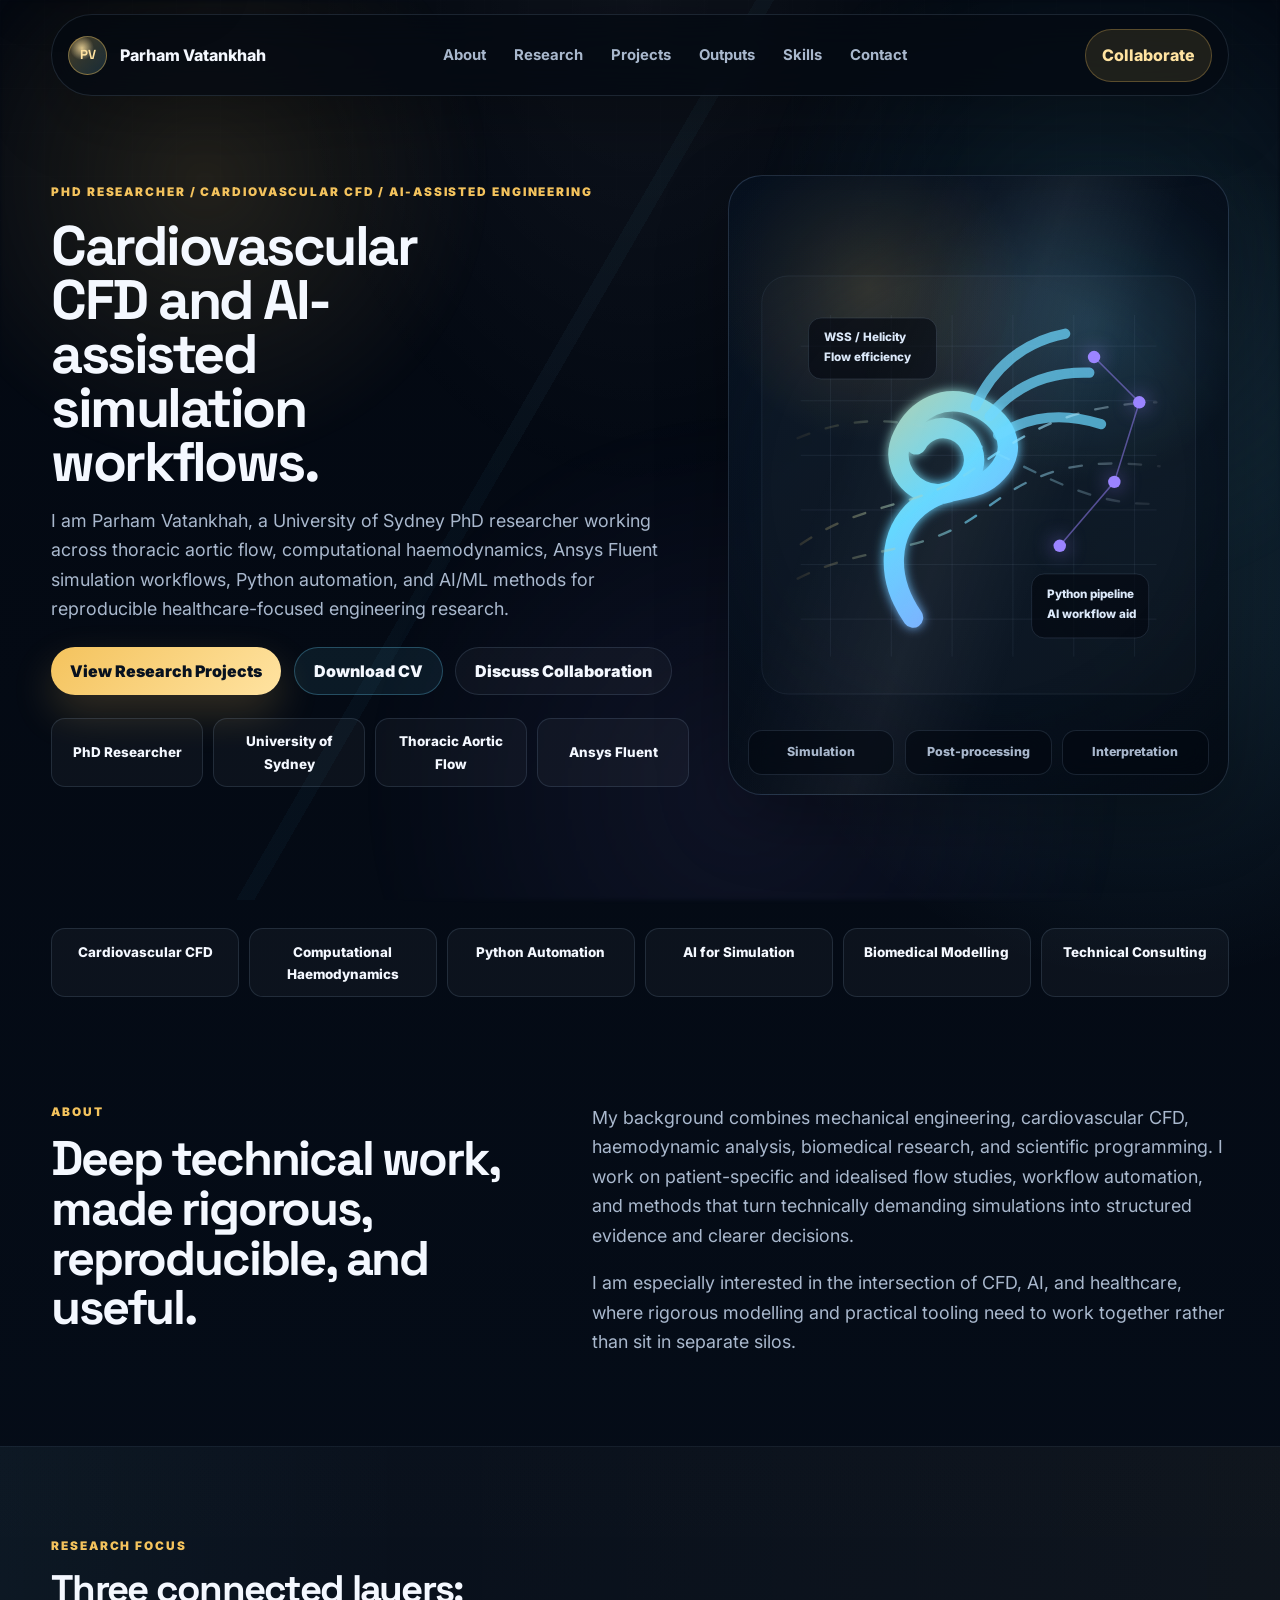
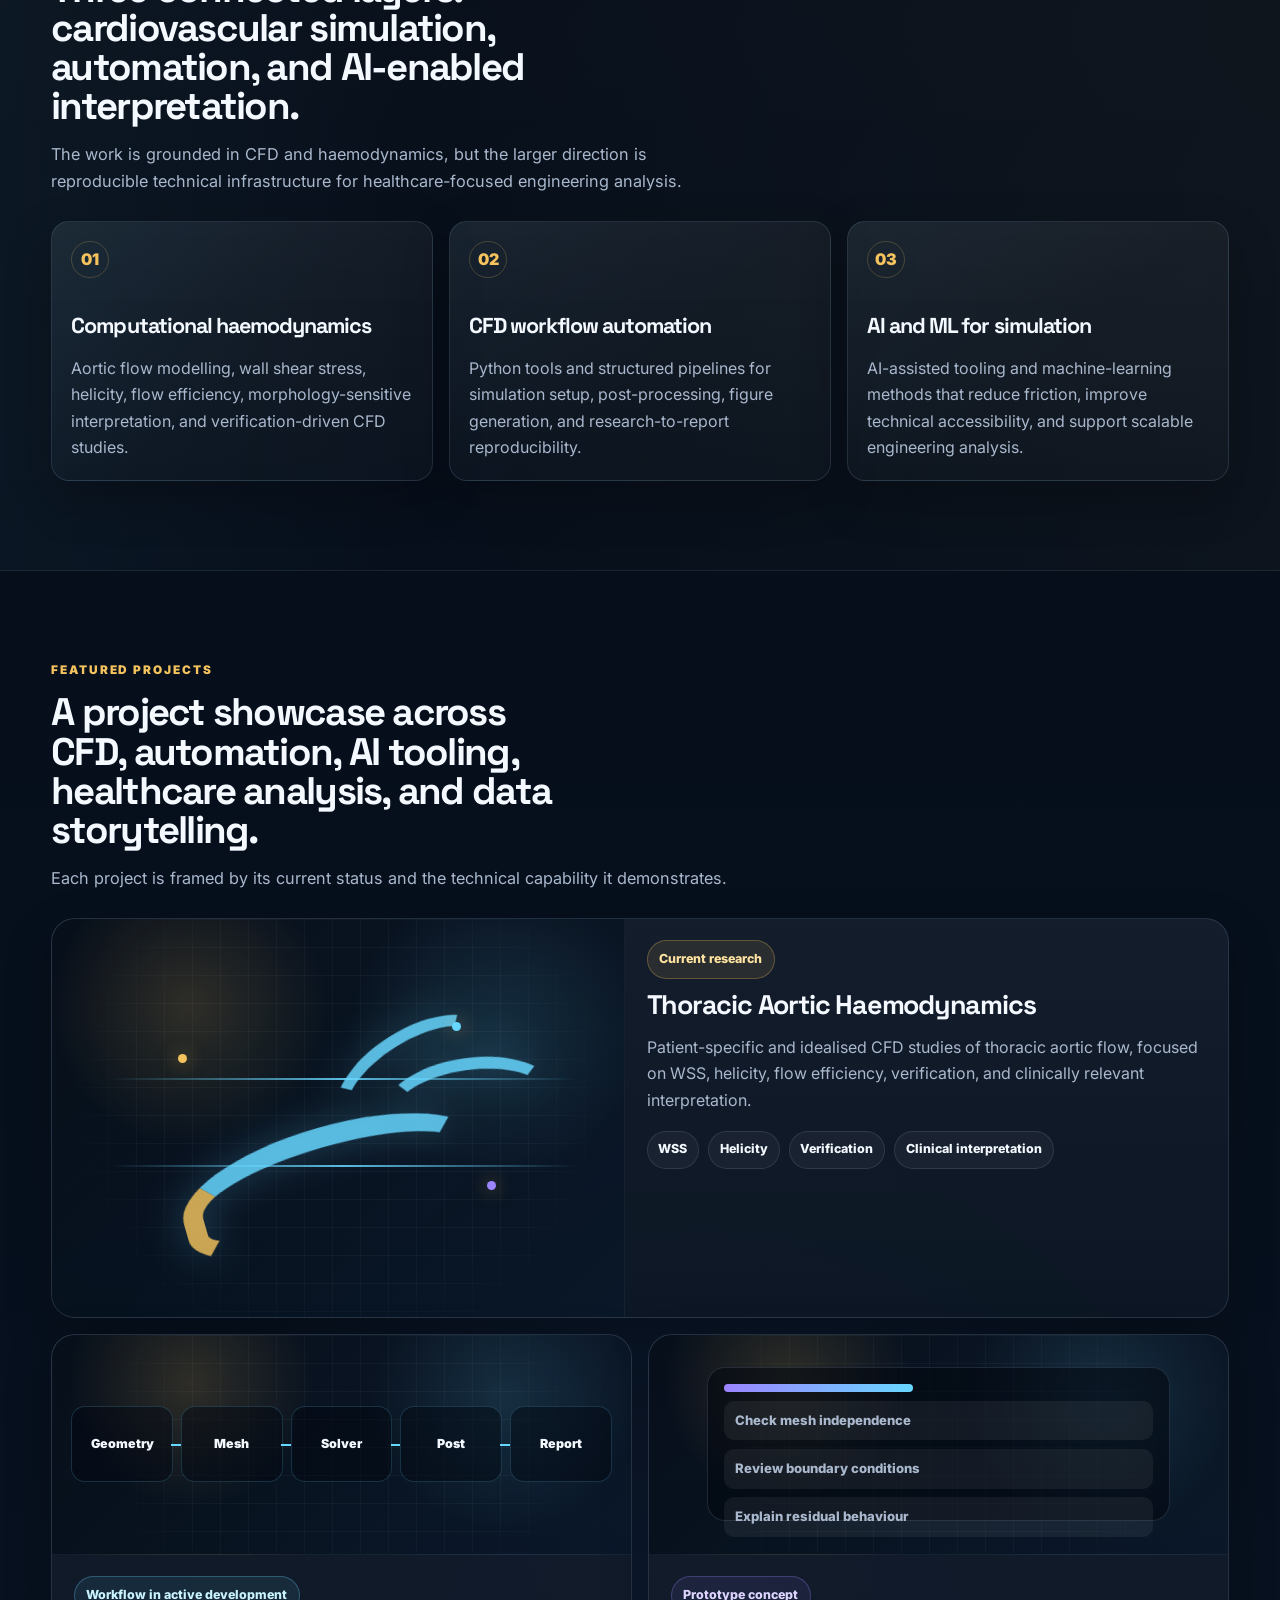
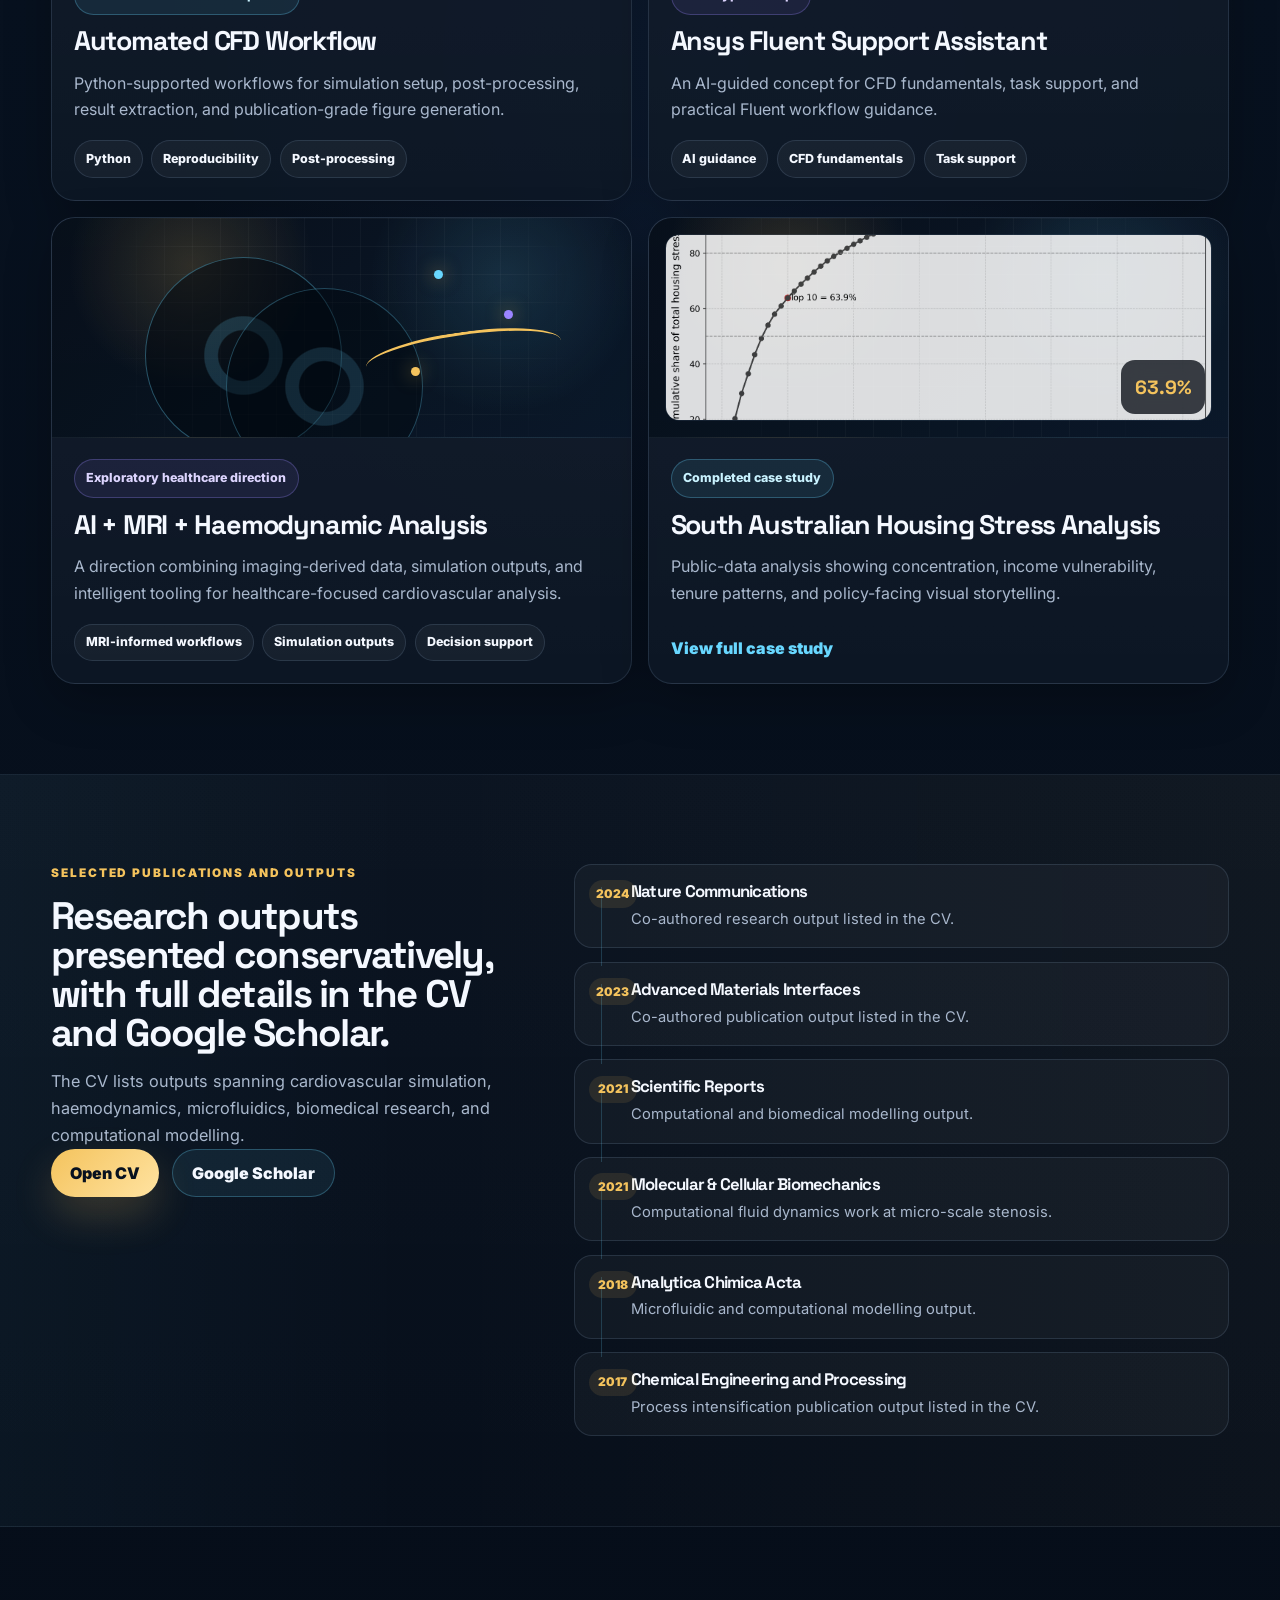
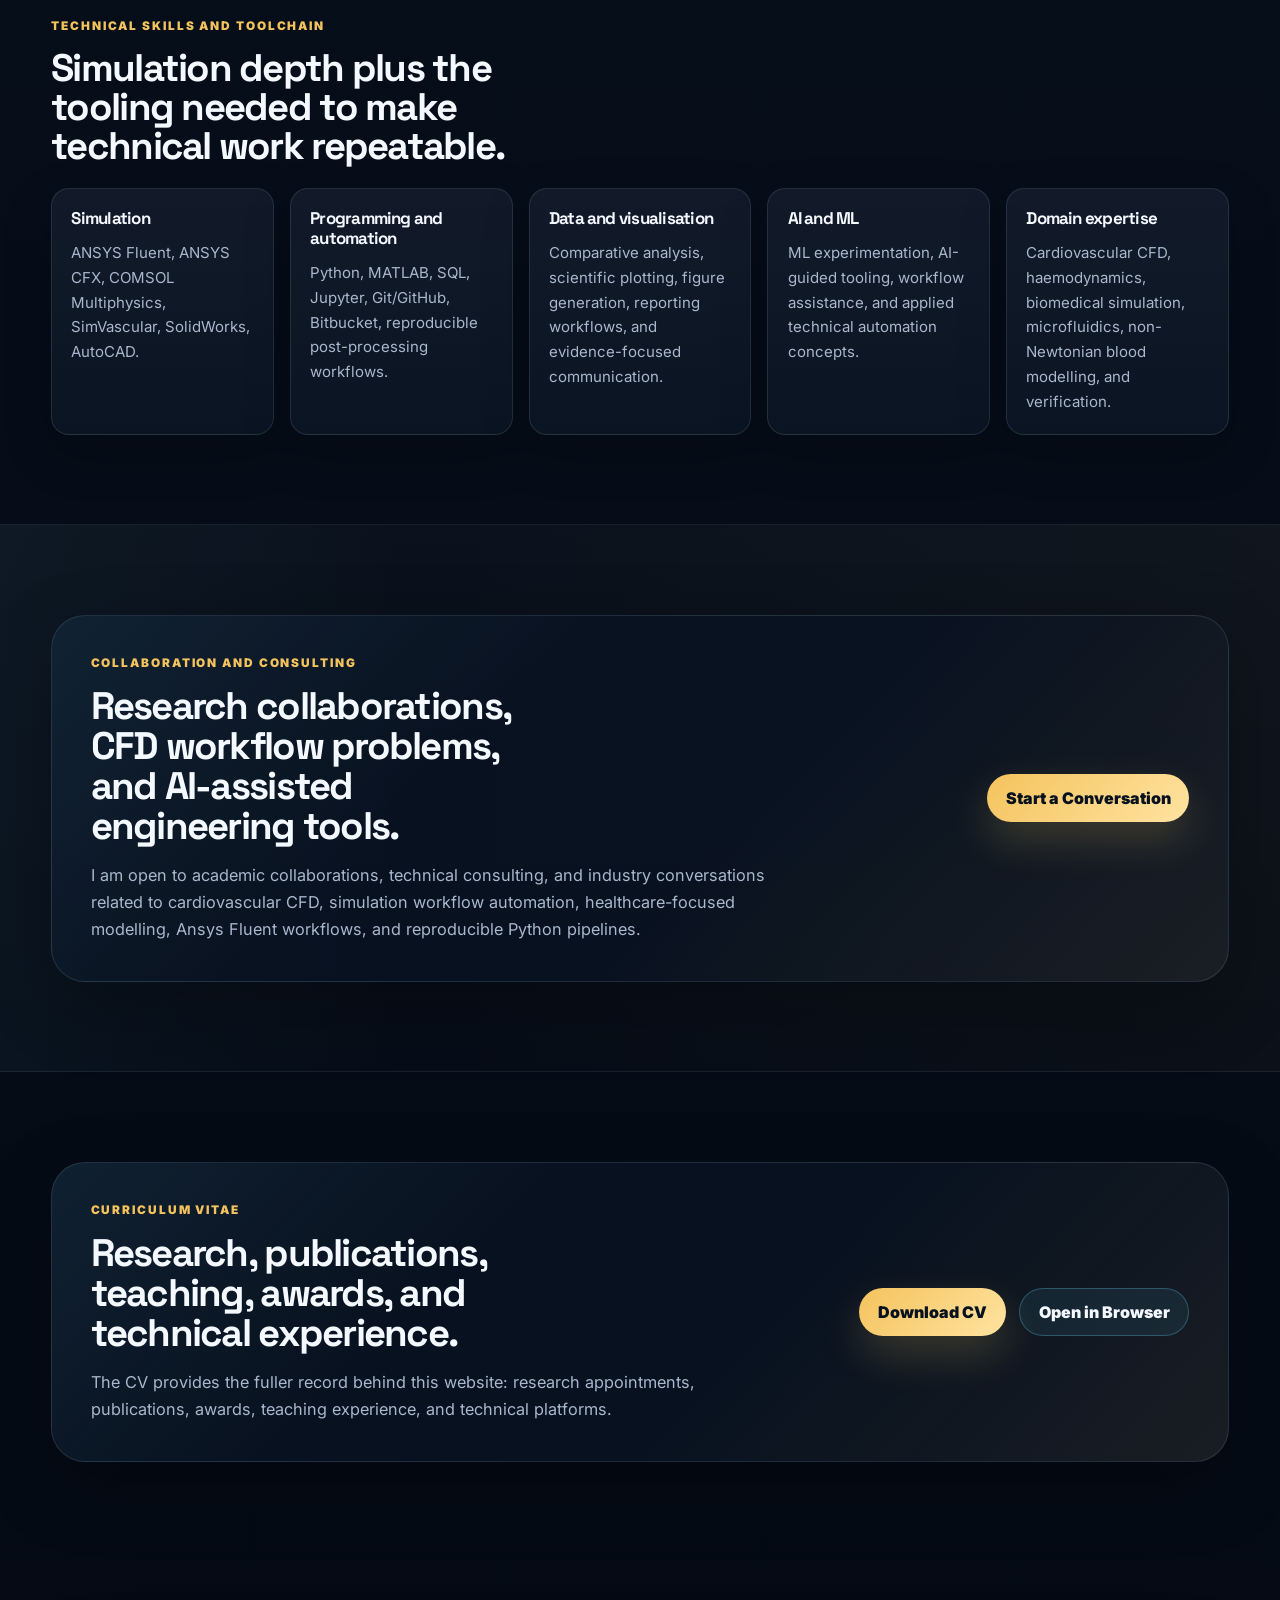
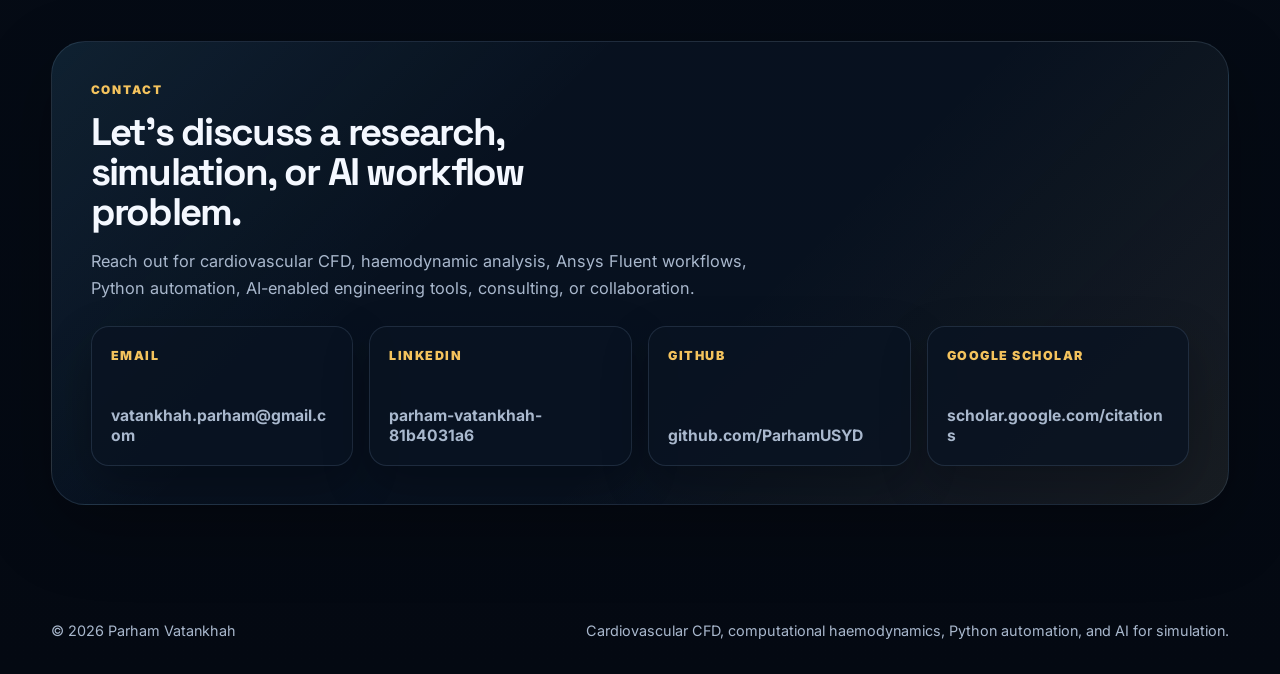
==== commit dda15910: "Improve the desing of the portfolio" ====
--- a/index.html
+++ b/index.html
@@ -3,27 +3,27 @@
 <head>
   <meta charset="UTF-8" />
   <meta name="viewport" content="width=device-width, initial-scale=1.0" />
-  <title>Parham Vatankhah | PhD Researcher in Cardiovascular CFD, Haemodynamics, AI &amp; Automation</title>
+  <title>Parham Vatankhah | Cardiovascular CFD, Haemodynamics, AI &amp; Automation</title>
   <meta
     name="description"
-    content="Parham Vatankhah is a PhD researcher in cardiovascular CFD, computational haemodynamics and hemodynamics, Ansys Fluent workflows, Python automation, AI for simulation, and healthcare research."
+    content="Parham Vatankhah is a PhD researcher working on cardiovascular CFD, computational haemodynamics and hemodynamics, Ansys Fluent simulations, Python automation, AI-assisted engineering workflows, and healthcare-focused simulation research."
   />
   <link rel="canonical" href="https://parhamvatankhah.com/" />
   <meta property="og:title" content="Parham Vatankhah | Cardiovascular CFD, Haemodynamics, AI &amp; Automation" />
-  <meta property="og:description" content="PhD researcher working on cardiovascular computational fluid dynamics, thoracic aortic haemodynamics, Python automation, and AI-assisted simulation workflows." />
+  <meta property="og:description" content="PhD researcher building reproducible cardiovascular CFD, thoracic aortic haemodynamics, Python automation, and AI-assisted simulation workflows." />
   <meta property="og:type" content="profile" />
   <meta property="og:url" content="https://parhamvatankhah.com/" />
   <meta property="og:image" content="https://parhamvatankhah.com/assets/images/projects/housing-stress/fig06_vulnerability_scatter.png" />
   <meta name="twitter:card" content="summary_large_image" />
   <meta name="twitter:title" content="Parham Vatankhah | Cardiovascular CFD, Haemodynamics, AI &amp; Automation" />
-  <meta name="twitter:description" content="PhD researcher building reproducible cardiovascular CFD, Python automation, and AI-assisted simulation workflows." />
+  <meta name="twitter:description" content="Cardiovascular CFD, computational haemodynamics, Python automation, and AI-assisted simulation workflows for healthcare engineering research." />
   <meta name="twitter:image" content="https://parhamvatankhah.com/assets/images/projects/housing-stress/fig06_vulnerability_scatter.png" />
   <link rel="icon" href="favicon.svg" type="image/svg+xml" />
   <link rel="manifest" href="site.webmanifest" />
   <link rel="preconnect" href="https://fonts.googleapis.com" />
   <link rel="preconnect" href="https://fonts.gstatic.com" crossorigin />
   <link
-    href="https://fonts.googleapis.com/css2?family=Inter:wght@400;500;600;700;800;900&display=swap"
+    href="https://fonts.googleapis.com/css2?family=Inter:wght@400;500;600;700;800&family=Space+Grotesk:wght@500;600;700&display=swap"
     rel="stylesheet"
   />
   <link rel="stylesheet" href="style.css" />
@@ -47,7 +47,8 @@
         "Ansys Fluent",
         "Python automation",
         "AI for simulation",
-        "Healthcare modelling"
+        "Healthcare engineering",
+        "Biomedical simulation"
       ],
       "sameAs": [
         "https://www.linkedin.com/in/parham-vatankhah-81b4031a6",
@@ -59,14 +60,13 @@
 </head>
 <body>
   <a class="skip-link" href="#main">Skip to main content</a>
-  <div class="page-glow glow-1" aria-hidden="true"></div>
-  <div class="page-glow glow-2" aria-hidden="true"></div>
+  <div class="page-field" aria-hidden="true"></div>
   <div class="grid-overlay" aria-hidden="true"></div>
 
   <header class="site-header">
     <div class="container nav-shell">
       <a class="brand" href="#top" aria-label="Parham Vatankhah home">
-        <span class="brand-dot" aria-hidden="true"></span>
+        <span class="brand-mark" aria-hidden="true">PV</span>
         <span>Parham Vatankhah</span>
       </a>
 
@@ -86,7 +86,7 @@
         <a href="#contact">Contact</a>
       </nav>
 
-      <a class="header-cta" href="#contact">Discuss collaboration</a>
+      <a class="header-cta" href="#contact">Collaborate</a>
     </div>
   </header>
 
@@ -94,92 +94,119 @@
     <section id="top" class="hero section">
       <div class="container hero-grid">
         <div class="hero-copy reveal">
-          <p class="eyebrow">PhD Researcher &bull; Cardiovascular CFD &bull; Computational Haemodynamics &bull; Python Automation &bull; AI for Simulation</p>
-          <h1>Cardiovascular CFD and AI-assisted automation for clinically useful engineering research.</h1>
+          <p class="eyebrow">PhD Researcher / Cardiovascular CFD / AI-assisted Engineering</p>
+          <h1>Cardiovascular CFD and AI-assisted simulation workflows.</h1>
           <p class="hero-text">
-            I am Parham Vatankhah, a PhD researcher working on cardiovascular computational fluid dynamics,
-            thoracic aortic haemodynamics, simulation workflow automation, and AI/ML methods for technical research.
-            My work focuses on making complex simulation pipelines more reproducible, interpretable, and useful for
-            healthcare and engineering applications.
+            I am Parham Vatankhah, a University of Sydney PhD researcher working across thoracic aortic flow,
+            computational haemodynamics, Ansys Fluent simulation workflows, Python automation, and AI/ML methods
+            for reproducible healthcare-focused engineering research.
           </p>
 
           <div class="hero-actions">
             <a class="btn btn-primary" href="#projects">View Research Projects</a>
             <a class="btn btn-secondary" href="assets/pdf/Parham_Vatankhah_CV_Master_Website.pdf" download>Download CV</a>
-            <a class="btn btn-secondary" href="#contact">Discuss Collaboration</a>
-          </div>
-        </div>
-
-        <aside class="hero-panel reveal reveal-delay-1" aria-label="Research summary">
-          <div class="panel panel-primary">
-            <p class="panel-kicker">Current focus</p>
-            <h2>Thoracic aortic flow, reproducible CFD workflows, and AI-supported engineering tools.</h2>
-            <p>
-              PhD research at the University of Sydney with emphasis on cardiovascular CFD,
-              haemodynamic indices, verification, and Python-driven post-processing.
-            </p>
-          </div>
-
-          <div class="panel-grid">
-            <div class="panel">
-              <p class="mini-label">Research</p>
-              <strong>Computational haemodynamics</strong>
-              <span>Aortic flow, wall shear stress, helicity, flow efficiency, and morphology-sensitive interpretation.</span>
-            </div>
-            <div class="panel">
-              <p class="mini-label">Workflow</p>
-              <strong>Simulation automation</strong>
-              <span>Ansys Fluent, Python pipelines, structured post-processing, and publication-grade figures.</span>
-            </div>
-            <div class="panel wide">
-              <p class="mini-label">Direction</p>
-              <strong>AI for simulation</strong>
-              <span>AI-assisted tooling and ML experimentation that reduce friction in technical research workflows.</span>
-            </div>
+            <a class="btn btn-ghost" href="#contact">Discuss Collaboration</a>
+          </div>
+
+          <div class="hero-proof" aria-label="Professional focus areas">
+            <span>PhD Researcher</span>
+            <span>University of Sydney</span>
+            <span>Thoracic Aortic Flow</span>
+            <span>Ansys Fluent</span>
+          </div>
+        </div>
+
+        <aside class="hero-visual reveal reveal-delay-1" aria-label="Abstract cardiovascular CFD and AI workflow graphic">
+          <svg class="flow-graphic" viewBox="0 0 640 620" role="img" aria-labelledby="heroVisualTitle">
+            <title id="heroVisualTitle">Abstract aortic flow, simulation mesh, and AI nodes</title>
+            <defs>
+              <linearGradient id="aortaGradient" x1="150" y1="80" x2="500" y2="480" gradientUnits="userSpaceOnUse">
+                <stop offset="0" stop-color="#f7c969" />
+                <stop offset="0.48" stop-color="#61d7ff" />
+                <stop offset="1" stop-color="#8d7cff" />
+              </linearGradient>
+              <linearGradient id="flowGradient" x1="80" y1="0" x2="560" y2="0" gradientUnits="userSpaceOnUse">
+                <stop offset="0" stop-color="#f7c969" stop-opacity="0.1" />
+                <stop offset="0.5" stop-color="#67d7ff" stop-opacity="0.88" />
+                <stop offset="1" stop-color="#ffffff" stop-opacity="0.08" />
+              </linearGradient>
+              <filter id="softGlow" x="-20%" y="-20%" width="140%" height="140%">
+                <feGaussianBlur stdDeviation="7" result="blur" />
+                <feMerge>
+                  <feMergeNode in="blur" />
+                  <feMergeNode in="SourceGraphic" />
+                </feMerge>
+              </filter>
+            </defs>
+
+            <rect x="42" y="42" width="556" height="536" rx="34" class="hero-svg-panel" />
+            <path class="mesh-line" d="M92 132H548M92 202H548M92 272H548M92 342H548M92 412H548M92 482H548" />
+            <path class="mesh-line" d="M130 92V530M208 92V530M286 92V530M364 92V530M442 92V530M520 92V530" />
+
+            <path class="aorta-core" filter="url(#softGlow)" d="M236 480C201 430 203 372 243 338C281 306 315 325 343 294C374 261 351 224 316 209C277 192 240 211 223 247C209 276 222 305 247 317C270 328 296 319 309 297C321 276 311 249 289 240C270 232 249 241 240 258" />
+            <path class="aorta-branch" d="M316 209C338 160 378 126 431 116" />
+            <path class="aorta-branch" d="M334 222C365 184 407 164 462 166" />
+            <path class="aorta-branch" d="M345 246C383 222 426 216 477 232" />
+
+            <path class="stream stream-one" d="M92 386C174 330 238 342 310 292C379 244 432 208 548 204" />
+            <path class="stream stream-two" d="M88 430C174 386 248 402 324 344C392 292 444 274 552 286" />
+            <path class="stream stream-three" d="M88 250C168 216 236 226 302 252C390 286 452 338 552 334" />
+
+            <circle class="node node-a" cx="468" cy="146" r="8" />
+            <circle class="node node-b" cx="526" cy="204" r="8" />
+            <circle class="node node-c" cx="494" cy="306" r="8" />
+            <circle class="node node-d" cx="424" cy="388" r="8" />
+            <path class="node-link" d="M468 146L526 204L494 306L424 388" />
+
+            <g class="readout">
+              <rect x="102" y="96" width="164" height="78" rx="16" />
+              <text x="122" y="126">WSS / Helicity</text>
+              <text x="122" y="151">Flow efficiency</text>
+            </g>
+            <g class="readout readout-alt">
+              <rect x="388" y="424" width="150" height="82" rx="16" />
+              <text x="408" y="455">Python pipeline</text>
+              <text x="408" y="480">AI workflow aid</text>
+            </g>
+          </svg>
+
+          <div class="hero-visual-footer">
+            <span>Simulation</span>
+            <span>Post-processing</span>
+            <span>Interpretation</span>
           </div>
         </aside>
       </div>
     </section>
 
-    <section class="credibility-strip" aria-label="Professional credibility">
+    <section class="credibility-strip" aria-label="Credibility and toolchain">
       <div class="container credibility-grid">
-        <span>PhD Researcher</span>
-        <span>University of Sydney</span>
         <span>Cardiovascular CFD</span>
-        <span>Ansys Fluent</span>
+        <span>Computational Haemodynamics</span>
         <span>Python Automation</span>
         <span>AI for Simulation</span>
-      </div>
-    </section>
-
-    <section id="about" class="section">
-      <div class="container section-shell reveal">
+        <span>Biomedical Modelling</span>
+        <span>Technical Consulting</span>
+      </div>
+    </section>
+
+    <section id="about" class="section about-section">
+      <div class="container editorial-grid reveal">
         <div class="section-heading">
           <p class="section-tag">About</p>
           <h2>Deep technical work, made rigorous, reproducible, and useful.</h2>
         </div>
-
-        <div class="two-col">
-          <div class="copy-card">
-            <p>
-              My background combines mechanical engineering, cardiovascular CFD, haemodynamic analysis,
-              biomedical research, and scientific programming. I work on patient-specific and idealised flow studies,
-              workflow automation, and methods that turn technically demanding simulations into structured evidence
-              and clearer decisions.
-            </p>
-            <p>
-              I am especially interested in the intersection of CFD, AI, and healthcare, where rigorous modelling
-              and practical tooling need to work together rather than sit in separate silos.
-            </p>
-          </div>
-
-          <div class="quote-card">
-            <span class="quote-mark" aria-hidden="true">"</span>
-            <p>
-              The useful part of simulation is not only producing results. It is building evidence that can be checked,
-              repeated, interpreted, and trusted.
-            </p>
-          </div>
+        <div class="editorial-copy">
+          <p>
+            My background combines mechanical engineering, cardiovascular CFD, haemodynamic analysis,
+            biomedical research, and scientific programming. I work on patient-specific and idealised flow studies,
+            workflow automation, and methods that turn technically demanding simulations into structured evidence
+            and clearer decisions.
+          </p>
+          <p>
+            I am especially interested in the intersection of CFD, AI, and healthcare, where rigorous modelling
+            and practical tooling need to work together rather than sit in separate silos.
+          </p>
         </div>
       </div>
     </section>
@@ -188,15 +215,15 @@
       <div class="container reveal">
         <div class="section-heading compact">
           <p class="section-tag">Research focus</p>
-          <h2>Research focus</h2>
+          <h2>Three connected layers: cardiovascular simulation, automation, and AI-enabled interpretation.</h2>
           <p class="section-intro">
-            My current work sits at the intersection of cardiovascular simulation, data-driven technical analysis,
-            and automation for reproducible engineering workflows.
+            The work is grounded in CFD and haemodynamics, but the larger direction is reproducible technical
+            infrastructure for healthcare-focused engineering analysis.
           </p>
         </div>
 
         <div class="domain-grid">
-          <article class="domain-card domain-accent-1">
+          <article class="domain-card">
             <span class="feature-number">01</span>
             <h3>Computational haemodynamics</h3>
             <p>
@@ -205,7 +232,7 @@
             </p>
           </article>
 
-          <article class="domain-card domain-accent-2">
+          <article class="domain-card">
             <span class="feature-number">02</span>
             <h3>CFD workflow automation</h3>
             <p>
@@ -214,7 +241,7 @@
             </p>
           </article>
 
-          <article class="domain-card domain-accent-3">
+          <article class="domain-card">
             <span class="feature-number">03</span>
             <h3>AI and ML for simulation</h3>
             <p>
@@ -226,158 +253,158 @@
       </div>
     </section>
 
-    <section id="projects" class="section">
+    <section id="projects" class="section project-showcase">
       <div class="container reveal">
         <div class="section-heading compact">
           <p class="section-tag">Featured projects</p>
-          <h2>Evidence-led projects with clear status.</h2>
+          <h2>A project showcase across CFD, automation, AI tooling, healthcare analysis, and data storytelling.</h2>
           <p class="section-intro">
-            Cardiovascular CFD and healthcare-oriented simulation are the core identity. Other work is included where it
-            demonstrates transferable analysis, communication, and automation skills.
+            Each project is framed by its current status and the technical capability it demonstrates.
           </p>
         </div>
 
-        <div class="project-grid featured-grid">
-          <article class="project-card project-accent-1">
-            <div class="project-topline"></div>
-            <div class="project-body">
-              <p class="project-type">Current research</p>
+        <div class="showcase-grid">
+          <article class="showcase-card showcase-primary">
+            <div class="project-visual visual-aorta" aria-hidden="true">
+              <span class="vessel"></span>
+              <span class="vessel branch-one"></span>
+              <span class="vessel branch-two"></span>
+              <span class="flow-line line-one"></span>
+              <span class="flow-line line-two"></span>
+              <span class="mesh-dot d1"></span>
+              <span class="mesh-dot d2"></span>
+              <span class="mesh-dot d3"></span>
+            </div>
+            <div class="showcase-copy">
+              <span class="status-badge">Current research</span>
               <h3>Thoracic Aortic Haemodynamics</h3>
               <p>
-                Patient-specific and idealised CFD studies of thoracic aortic flow, focused on haemodynamic indices,
-                flow patterns, morphology effects, and publication-quality interpretation.
+                Patient-specific and idealised CFD studies of thoracic aortic flow, focused on WSS,
+                helicity, flow efficiency, verification, and clinically relevant interpretation.
               </p>
-              <ul>
-                <li>Wall shear stress, helicity, and flow efficiency</li>
-                <li>Mesh and time-step verification</li>
-                <li>Clinically relevant interpretation of complex flow</li>
-              </ul>
-            </div>
-          </article>
-
-          <article class="project-card project-accent-2">
-            <div class="project-topline"></div>
-            <div class="project-body">
-              <p class="project-type">Workflow in active development</p>
+              <div class="tool-chips">
+                <span>WSS</span>
+                <span>Helicity</span>
+                <span>Verification</span>
+                <span>Clinical interpretation</span>
+              </div>
+            </div>
+          </article>
+
+          <article class="showcase-card">
+            <div class="project-visual visual-pipeline" aria-hidden="true">
+              <span>Geometry</span>
+              <span>Mesh</span>
+              <span>Solver</span>
+              <span>Post</span>
+              <span>Report</span>
+            </div>
+            <div class="showcase-copy">
+              <span class="status-badge cyan">Workflow in active development</span>
               <h3>Automated CFD Workflow</h3>
               <p>
-                Structured Python workflows for simulation setup, post-processing, result extraction, and figure generation
-                across cardiovascular CFD studies.
+                Python-supported workflows for simulation setup, post-processing, result extraction,
+                and publication-grade figure generation.
               </p>
-              <ul>
-                <li>Reproducible post-processing pipelines</li>
-                <li>Reduced manual setup and reporting effort</li>
-                <li>Traceable research-to-report outputs</li>
-              </ul>
-            </div>
-          </article>
-
-          <article class="project-card project-accent-3">
-            <div class="project-topline"></div>
-            <div class="project-body">
-              <p class="project-type">Prototype concept</p>
+              <div class="tool-chips">
+                <span>Python</span>
+                <span>Reproducibility</span>
+                <span>Post-processing</span>
+              </div>
+            </div>
+          </article>
+
+          <article class="showcase-card">
+            <div class="project-visual visual-assistant" aria-hidden="true">
+              <div class="assistant-window">
+                <span class="assistant-bar"></span>
+                <p>Check mesh independence</p>
+                <p>Review boundary conditions</p>
+                <p>Explain residual behaviour</p>
+              </div>
+            </div>
+            <div class="showcase-copy">
+              <span class="status-badge purple">Prototype concept</span>
               <h3>Ansys Fluent Support Assistant</h3>
               <p>
-                An AI-guided support concept for explaining CFD fundamentals and helping Fluent users navigate practical
-                simulation tasks and troubleshooting workflows.
+                An AI-guided concept for CFD fundamentals, task support, and practical Fluent workflow guidance.
               </p>
-              <ul>
-                <li>Step-by-step workflow guidance</li>
-                <li>CFD concept explanation for learners</li>
-                <li>Knowledge access for technical teams</li>
-              </ul>
-            </div>
-          </article>
-
-          <article class="project-card project-accent-3">
-            <div class="project-topline"></div>
-            <div class="project-body">
-              <p class="project-type">Exploratory healthcare direction</p>
+              <div class="tool-chips">
+                <span>AI guidance</span>
+                <span>CFD fundamentals</span>
+                <span>Task support</span>
+              </div>
+            </div>
+          </article>
+
+          <article class="showcase-card">
+            <div class="project-visual visual-mri" aria-hidden="true">
+              <span class="slice s1"></span>
+              <span class="slice s2"></span>
+              <span class="wave"></span>
+              <span class="ai-node n1"></span>
+              <span class="ai-node n2"></span>
+              <span class="ai-node n3"></span>
+            </div>
+            <div class="showcase-copy">
+              <span class="status-badge purple">Exploratory healthcare direction</span>
               <h3>AI + MRI + Haemodynamic Analysis</h3>
               <p>
-                A forward-looking direction combining imaging-derived data, simulation outputs, and intelligent tooling
-                to support healthcare-focused cardiovascular analysis.
+                A direction combining imaging-derived data, simulation outputs, and intelligent tooling
+                for healthcare-focused cardiovascular analysis.
               </p>
-              <ul>
-                <li>MRI-informed data workflows</li>
-                <li>Engineering interpretation layers</li>
-                <li>Future decision-support potential</li>
-              </ul>
-            </div>
-          </article>
-
-          <article class="project-card project-accent-2 project-card-wide">
-            <div class="project-topline"></div>
-            <div class="project-body">
-              <p class="project-type">Completed case study</p>
+              <div class="tool-chips">
+                <span>MRI-informed workflows</span>
+                <span>Simulation outputs</span>
+                <span>Decision support</span>
+              </div>
+            </div>
+          </article>
+
+          <a class="showcase-card showcase-link" href="projects/housing-stress.html">
+            <div class="project-visual visual-dashboard" aria-hidden="true">
+              <img src="assets/images/projects/housing-stress/fig05_cumulative_share_lgas.png" alt="" loading="lazy" />
+              <span class="dashboard-stat">63.9%</span>
+            </div>
+            <div class="showcase-copy">
+              <span class="status-badge cyan">Completed case study</span>
               <h3>South Australian Housing Stress Analysis</h3>
               <p>
-                A figure-led public-data case study showing geographic concentration, income vulnerability, tenure patterns,
-                and clear policy-facing communication.
+                Public-data analysis showing concentration, income vulnerability, tenure patterns,
+                and policy-facing visual storytelling.
               </p>
-              <div class="tool-chips">
-                <span>Python analysis</span>
-                <span>Comparative visualisation</span>
-                <span>Concentration analysis</span>
-                <span>Insight writing</span>
-              </div>
-              <div class="hero-actions">
-                <a class="btn btn-secondary" href="projects/housing-stress.html">View Full Case Study</a>
-              </div>
-            </div>
-          </article>
+              <span class="text-link">View full case study</span>
+            </div>
+          </a>
         </div>
       </div>
     </section>
 
     <section id="publications" class="section section-alt">
       <div class="container reveal">
-        <div class="section-heading compact">
-          <p class="section-tag">Selected publications and outputs</p>
-          <h2>Research outputs across simulation, haemodynamics, and microfluidics.</h2>
-          <p class="section-intro">
-            My research outputs span cardiovascular simulation, haemodynamics, microfluidics, and computational modelling.
-            A fuller list is available in my CV and scholarly profiles.
-          </p>
-        </div>
-
-        <div class="publication-grid">
-          <article class="publication-card">
-            <span class="publication-year">2024</span>
-            <h3>Nature Communications</h3>
-            <p>Co-authored research output listed in the CV, connected to biomedical and computational research activity.</p>
-          </article>
-          <article class="publication-card">
-            <span class="publication-year">2023</span>
-            <h3>Advanced Materials Interfaces</h3>
-            <p>Co-authored publication output listed in the CV.</p>
-          </article>
-          <article class="publication-card">
-            <span class="publication-year">2021</span>
-            <h3>Scientific Reports</h3>
-            <p>Publication involving computational and biomedical modelling work.</p>
-          </article>
-          <article class="publication-card">
-            <span class="publication-year">2021</span>
-            <h3>Molecular &amp; Cellular Biomechanics</h3>
-            <p>Computational fluid dynamics work at micro-scale stenosis for microfluidic thrombosis model characterisation.</p>
-          </article>
-          <article class="publication-card">
-            <span class="publication-year">2018</span>
-            <h3>Analytica Chimica Acta</h3>
-            <p>Microfluidic and computational modelling output from earlier research work.</p>
-          </article>
-          <article class="publication-card">
-            <span class="publication-year">2017</span>
-            <h3>Chemical Engineering and Processing</h3>
-            <p>Process intensification publication output listed in the CV.</p>
-          </article>
-        </div>
-
-        <div class="profile-actions">
-          <a class="btn btn-primary" href="assets/pdf/Parham_Vatankhah_CV_Master_Website.pdf" target="_blank" rel="noopener noreferrer">Open CV</a>
-          <a class="btn btn-secondary" href="https://scholar.google.com/citations?user=Z1baAMIAAAAJ&hl=en&oi=ao" target="_blank" rel="noopener noreferrer">Google Scholar</a>
-          <!-- TODO: Add ORCID when Parham provides the verified ORCID profile URL. -->
+        <div class="timeline-layout">
+          <div class="section-heading compact">
+            <p class="section-tag">Selected publications and outputs</p>
+            <h2>Research outputs presented conservatively, with full details in the CV and Google Scholar.</h2>
+            <p class="section-intro">
+              The CV lists outputs spanning cardiovascular simulation, haemodynamics, microfluidics,
+              biomedical research, and computational modelling.
+            </p>
+            <div class="profile-actions">
+              <a class="btn btn-primary" href="assets/pdf/Parham_Vatankhah_CV_Master_Website.pdf" target="_blank" rel="noopener noreferrer">Open CV</a>
+              <a class="btn btn-secondary" href="https://scholar.google.com/citations?user=Z1baAMIAAAAJ&hl=en&oi=ao" target="_blank" rel="noopener noreferrer">Google Scholar</a>
+              <!-- TODO: Add ORCID when Parham provides the verified ORCID profile URL. -->
+            </div>
+          </div>
+
+          <div class="publication-timeline">
+            <article class="publication-card"><span>2024</span><h3>Nature Communications</h3><p>Co-authored research output listed in the CV.</p></article>
+            <article class="publication-card"><span>2023</span><h3>Advanced Materials Interfaces</h3><p>Co-authored publication output listed in the CV.</p></article>
+            <article class="publication-card"><span>2021</span><h3>Scientific Reports</h3><p>Computational and biomedical modelling output.</p></article>
+            <article class="publication-card"><span>2021</span><h3>Molecular &amp; Cellular Biomechanics</h3><p>Computational fluid dynamics work at micro-scale stenosis.</p></article>
+            <article class="publication-card"><span>2018</span><h3>Analytica Chimica Acta</h3><p>Microfluidic and computational modelling output.</p></article>
+            <article class="publication-card"><span>2017</span><h3>Chemical Engineering and Processing</h3><p>Process intensification publication output listed in the CV.</p></article>
+          </div>
         </div>
       </div>
     </section>
@@ -386,30 +413,15 @@
       <div class="container reveal">
         <div class="section-heading compact">
           <p class="section-tag">Technical skills and toolchain</p>
-          <h2>Tools for rigorous simulation and reproducible technical work.</h2>
+          <h2>Simulation depth plus the tooling needed to make technical work repeatable.</h2>
         </div>
 
         <div class="skills-grid">
-          <article class="skill-card">
-            <h3>Simulation</h3>
-            <p>ANSYS Fluent, ANSYS CFX, COMSOL Multiphysics, SimVascular, SolidWorks, AutoCAD.</p>
-          </article>
-          <article class="skill-card">
-            <h3>Programming and automation</h3>
-            <p>Python, MATLAB, SQL, Jupyter, Git/GitHub, Bitbucket, reproducible post-processing workflows.</p>
-          </article>
-          <article class="skill-card">
-            <h3>Data and visualisation</h3>
-            <p>Comparative analysis, scientific plotting, figure generation, reporting workflows, and evidence-focused communication.</p>
-          </article>
-          <article class="skill-card">
-            <h3>AI and ML</h3>
-            <p>ML experimentation, AI-guided tooling, workflow assistance, and applied technical automation concepts.</p>
-          </article>
-          <article class="skill-card">
-            <h3>Domain expertise</h3>
-            <p>Cardiovascular CFD, haemodynamics, biomedical simulation, microfluidics, non-Newtonian blood modelling, and verification.</p>
-          </article>
+          <article class="skill-card"><h3>Simulation</h3><p>ANSYS Fluent, ANSYS CFX, COMSOL Multiphysics, SimVascular, SolidWorks, AutoCAD.</p></article>
+          <article class="skill-card"><h3>Programming and automation</h3><p>Python, MATLAB, SQL, Jupyter, Git/GitHub, Bitbucket, reproducible post-processing workflows.</p></article>
+          <article class="skill-card"><h3>Data and visualisation</h3><p>Comparative analysis, scientific plotting, figure generation, reporting workflows, and evidence-focused communication.</p></article>
+          <article class="skill-card"><h3>AI and ML</h3><p>ML experimentation, AI-guided tooling, workflow assistance, and applied technical automation concepts.</p></article>
+          <article class="skill-card"><h3>Domain expertise</h3><p>Cardiovascular CFD, haemodynamics, biomedical simulation, microfluidics, non-Newtonian blood modelling, and verification.</p></article>
         </div>
       </div>
     </section>
@@ -419,10 +431,11 @@
         <div class="collab-card">
           <div>
             <p class="section-tag">Collaboration and consulting</p>
-            <h2>I am open to research collaborations, technical consulting, and industry conversations.</h2>
+            <h2>Research collaborations, CFD workflow problems, and AI-assisted engineering tools.</h2>
             <p class="section-intro">
-              Relevant areas include cardiovascular CFD, simulation workflow automation, AI for engineering,
-              healthcare-focused modelling, Ansys Fluent workflows, and reproducible Python pipelines.
+              I am open to academic collaborations, technical consulting, and industry conversations related to
+              cardiovascular CFD, simulation workflow automation, healthcare-focused modelling, Ansys Fluent workflows,
+              and reproducible Python pipelines.
             </p>
           </div>
           <a class="btn btn-primary" href="#contact">Start a Conversation</a>
@@ -435,10 +448,10 @@
         <div class="cv-card">
           <div>
             <p class="section-tag">Curriculum vitae</p>
-            <h2>Research, publications, teaching, and technical experience.</h2>
+            <h2>Research, publications, teaching, awards, and technical experience.</h2>
             <p class="section-intro">
-              The CV includes a fuller publication list, research appointments, awards, teaching experience,
-              and technical platforms.
+              The CV provides the fuller record behind this website: research appointments, publications,
+              awards, teaching experience, and technical platforms.
             </p>
           </div>
           <div class="cv-actions">
@@ -449,38 +462,23 @@
       </div>
     </section>
 
-    <section id="contact" class="section section-alt">
+    <section id="contact" class="section contact-section">
       <div class="container reveal">
         <div class="contact-shell">
           <div class="section-heading compact">
             <p class="section-tag">Contact</p>
             <h2>Let's discuss a research, simulation, or AI workflow problem.</h2>
             <p class="section-intro">
-              If you are working on cardiovascular CFD, haemodynamic analysis, Ansys Fluent workflows,
-              Python automation, or AI-enabled engineering tools, I would be glad to hear from you.
+              Reach out for cardiovascular CFD, haemodynamic analysis, Ansys Fluent workflows,
+              Python automation, AI-enabled engineering tools, consulting, or collaboration.
             </p>
           </div>
 
           <div class="contact-grid">
-            <a class="contact-card" href="mailto:vatankhah.parham@gmail.com">
-              <span class="contact-label">Email</span>
-              <strong>vatankhah.parham@gmail.com</strong>
-            </a>
-
-            <a class="contact-card" href="https://www.linkedin.com/in/parham-vatankhah-81b4031a6" target="_blank" rel="noopener noreferrer">
-              <span class="contact-label">LinkedIn</span>
-              <strong>parham-vatankhah-81b4031a6</strong>
-            </a>
-
-            <a class="contact-card" href="https://github.com/ParhamUSYD" target="_blank" rel="noopener noreferrer">
-              <span class="contact-label">GitHub</span>
-              <strong>github.com/ParhamUSYD</strong>
-            </a>
-
-            <a class="contact-card" href="https://scholar.google.com/citations?user=Z1baAMIAAAAJ&hl=en&oi=ao" target="_blank" rel="noopener noreferrer">
-              <span class="contact-label">Google Scholar</span>
-              <strong>scholar.google.com/citations</strong>
-            </a>
+            <a class="contact-card" href="mailto:vatankhah.parham@gmail.com"><span>Email</span><strong>vatankhah.parham@gmail.com</strong></a>
+            <a class="contact-card" href="https://www.linkedin.com/in/parham-vatankhah-81b4031a6" target="_blank" rel="noopener noreferrer"><span>LinkedIn</span><strong>parham-vatankhah-81b4031a6</strong></a>
+            <a class="contact-card" href="https://github.com/ParhamUSYD" target="_blank" rel="noopener noreferrer"><span>GitHub</span><strong>github.com/ParhamUSYD</strong></a>
+            <a class="contact-card" href="https://scholar.google.com/citations?user=Z1baAMIAAAAJ&hl=en&oi=ao" target="_blank" rel="noopener noreferrer"><span>Google Scholar</span><strong>scholar.google.com/citations</strong></a>
           </div>
         </div>
       </div>
--- a/style.css
+++ b/style.css
@@ -1,32 +1,37 @@
 /* ==========================================================================
-   Shared portfolio styles
+   Parham Vatankhah portfolio - static design system
    ========================================================================== */
 
 :root {
-  --bg-0: #050b15;
-  --bg-1: #0a1220;
-  --bg-2: #0d1728;
-  --panel: rgba(14, 24, 40, 0.72);
-  --panel-strong: rgba(17, 28, 47, 0.92);
-  --panel-soft: rgba(255, 255, 255, 0.045);
-  --line: rgba(255, 255, 255, 0.10);
-  --line-strong: rgba(255, 255, 255, 0.18);
-  --text: #eef4ff;
-  --muted: #a5b6cf;
-  --muted-2: #7f8fa8;
-  --accent: #f4c35d;
-  --accent-2: #84d7ff;
-  --accent-3: #c592ff;
-  --success: #8ef0bf;
+  --bg: #030811;
+  --bg-2: #07111f;
+  --bg-3: #0a1728;
+  --surface: rgba(9, 20, 35, 0.78);
+  --surface-2: rgba(13, 29, 49, 0.74);
+  --surface-solid: #0c1a2b;
+  --line: rgba(180, 211, 255, 0.13);
+  --line-strong: rgba(180, 211, 255, 0.24);
+  --text: #f4f8ff;
+  --muted: #a9b8cd;
+  --muted-2: #7f8da4;
+  --amber: #f4c35d;
+  --amber-2: #ffe3a1;
+  --cyan: #68d7ff;
+  --blue: #4f8dff;
+  --purple: #9b84ff;
+  --green: #8ef0bf;
   --danger: #ff9b9b;
-  --shadow-lg: 0 28px 90px rgba(0, 0, 0, 0.36);
-  --shadow-md: 0 16px 48px rgba(0, 0, 0, 0.28);
-  --radius-xl: 28px;
-  --radius-lg: 22px;
+  --shadow-soft: 0 24px 70px rgba(0, 0, 0, 0.28);
+  --shadow-card: 0 18px 48px rgba(0, 0, 0, 0.24);
+  --radius-xs: 10px;
+  --radius-sm: 14px;
   --radius-md: 18px;
-  --radius-sm: 14px;
+  --radius-lg: 24px;
+  --radius-xl: 34px;
   --max-width: 1180px;
   --header-height: 88px;
+  --font-body: "Inter", Arial, sans-serif;
+  --font-display: "Space Grotesk", "Inter", Arial, sans-serif;
 }
 
 *,
@@ -40,24 +45,40 @@
 
 body {
   margin: 0;
-  font-family: "Inter", Arial, sans-serif;
+  min-height: 100vh;
+  overflow-x: hidden;
+  font-family: var(--font-body);
   color: var(--text);
   line-height: 1.65;
   background:
-    radial-gradient(circle at 10% 0%, rgba(244, 195, 93, 0.14), transparent 28%),
-    radial-gradient(circle at 100% 18%, rgba(132, 215, 255, 0.12), transparent 20%),
-    radial-gradient(circle at 50% 100%, rgba(197, 146, 255, 0.09), transparent 24%),
-    linear-gradient(180deg, var(--bg-0), var(--bg-1) 30%, #060d17 100%);
-  min-height: 100vh;
-  overflow-x: hidden;
+    radial-gradient(circle at 12% -8%, rgba(244, 195, 93, 0.16), transparent 28rem),
+    radial-gradient(circle at 90% 8%, rgba(104, 215, 255, 0.14), transparent 26rem),
+    radial-gradient(circle at 55% 46%, rgba(79, 141, 255, 0.09), transparent 34rem),
+    linear-gradient(180deg, var(--bg), var(--bg-2) 45%, #040912 100%);
+}
+
+body::before {
+  content: "";
+  position: fixed;
+  inset: 0;
+  z-index: 0;
+  pointer-events: none;
+  background:
+    radial-gradient(ellipse at 50% 0%, rgba(255, 255, 255, 0.055), transparent 42%),
+    linear-gradient(120deg, transparent 0 42%, rgba(104, 215, 255, 0.04) 42% 43%, transparent 43% 100%);
+  opacity: 0.9;
 }
 
 img { max-width: 100%; display: block; }
-
 a { color: inherit; }
 
+::selection {
+  background: rgba(244, 195, 93, 0.28);
+  color: var(--text);
+}
+
 :focus-visible {
-  outline: 3px solid rgba(244, 195, 93, 0.92);
+  outline: 3px solid rgba(244, 195, 93, 0.95);
   outline-offset: 4px;
 }
 
@@ -65,20 +86,18 @@
   position: fixed;
   left: 1rem;
   top: 1rem;
-  z-index: 100;
+  z-index: 1000;
   transform: translateY(-160%);
-  padding: 0.75rem 1rem;
+  padding: 0.7rem 1rem;
   border-radius: 999px;
-  background: var(--accent);
-  color: #08111d;
+  background: var(--amber);
+  color: #07111f;
   font-weight: 800;
   text-decoration: none;
-  box-shadow: var(--shadow-md);
-}
-
-.skip-link:focus-visible {
-  transform: translateY(0);
-}
+  box-shadow: var(--shadow-card);
+}
+
+.skip-link:focus-visible { transform: translateY(0); }
 
 .sr-only {
   position: absolute;
@@ -93,48 +112,30 @@
 }
 
 section[id],
-main[id] {
-  scroll-margin-top: calc(var(--header-height) + 1.5rem);
-}
-
-::selection {
-  background: rgba(244, 195, 93, 0.26);
-  color: var(--text);
-}
-
-.page-glow {
-  position: fixed;
-  width: 36rem;
-  height: 36rem;
-  border-radius: 50%;
-  filter: blur(100px);
-  opacity: 0.28;
-  pointer-events: none;
-  z-index: 0;
-}
-
-.glow-1 {
-  top: -10rem;
-  left: -10rem;
-  background: rgba(244, 195, 93, 0.16);
-}
-
-.glow-2 {
-  right: -10rem;
-  top: 18rem;
-  background: rgba(132, 215, 255, 0.14);
-}
-
+main[id] { scroll-margin-top: calc(var(--header-height) + 1.5rem); }
+
+.page-field,
 .grid-overlay {
   position: fixed;
   inset: 0;
+  z-index: 0;
+  pointer-events: none;
+}
+
+.page-field {
+  background:
+    radial-gradient(circle at 16% 20%, rgba(244, 195, 93, 0.13), transparent 18rem),
+    radial-gradient(circle at 86% 28%, rgba(104, 215, 255, 0.12), transparent 22rem),
+    radial-gradient(circle at 58% 88%, rgba(155, 132, 255, 0.08), transparent 24rem);
+  filter: blur(2px);
+}
+
+.grid-overlay {
   background-image:
-    linear-gradient(rgba(255,255,255,0.02) 1px, transparent 1px),
-    linear-gradient(90deg, rgba(255,255,255,0.02) 1px, transparent 1px);
-  background-size: 40px 40px;
-  mask-image: linear-gradient(180deg, rgba(0,0,0,0.22), transparent 80%);
-  pointer-events: none;
-  z-index: 0;
+    linear-gradient(rgba(255, 255, 255, 0.025) 1px, transparent 1px),
+    linear-gradient(90deg, rgba(255, 255, 255, 0.022) 1px, transparent 1px);
+  background-size: 44px 44px;
+  mask-image: linear-gradient(180deg, rgba(0, 0, 0, 0.35), transparent 78%);
 }
 
 .site-header,
@@ -149,11 +150,12 @@
   margin: 0 auto;
 }
 
+/* Header */
 .site-header {
   position: sticky;
   top: 0;
   z-index: 50;
-  padding-top: 1rem;
+  padding-top: 0.9rem;
 }
 
 .nav-shell {
@@ -161,68 +163,96 @@
   align-items: center;
   justify-content: space-between;
   gap: 1rem;
-  min-height: 72px;
-  padding: 0.95rem 1.2rem;
+  min-height: 70px;
+  padding: 0.82rem 1rem;
   border: 1px solid var(--line);
   border-radius: 999px;
-  backdrop-filter: blur(20px);
-  background: rgba(6, 14, 25, 0.72);
-  box-shadow: var(--shadow-md);
+  background: rgba(4, 10, 18, 0.76);
+  box-shadow: 0 20px 70px rgba(0, 0, 0, 0.28);
+  backdrop-filter: blur(18px);
 }
 
 .brand {
   display: inline-flex;
   align-items: center;
-  gap: 0.8rem;
+  gap: 0.78rem;
+  min-width: 0;
+  color: var(--text);
+  font-weight: 800;
   text-decoration: none;
-  font-weight: 800;
-  letter-spacing: -0.02em;
-}
-
-.brand-dot {
-  width: 0.9rem;
-  height: 0.9rem;
+}
+
+.brand-mark {
+  display: inline-grid;
+  width: 2.45rem;
+  height: 2.45rem;
+  place-items: center;
+  border: 1px solid rgba(244, 195, 93, 0.42);
   border-radius: 50%;
-  background: linear-gradient(135deg, var(--accent), #ffe5a0);
-  box-shadow: 0 0 20px rgba(244, 195, 93, 0.55);
+  background:
+    radial-gradient(circle at 35% 30%, rgba(255, 227, 161, 0.82), transparent 34%),
+    linear-gradient(135deg, rgba(244, 195, 93, 0.28), rgba(104, 215, 255, 0.16));
+  color: var(--amber-2);
+  font-family: var(--font-display);
+  font-size: 0.82rem;
+  letter-spacing: 0.02em;
 }
 
 .desktop-nav {
   display: flex;
   align-items: center;
-  gap: 1.25rem;
+  gap: 0.25rem;
   flex-wrap: wrap;
 }
 
 .desktop-nav a,
 .header-cta,
-.index-chip,
-.mini-link {
+.mini-link,
+.breadcrumb,
+.btn {
   text-decoration: none;
-  transition: transform 0.22s ease, color 0.22s ease, border-color 0.22s ease, background 0.22s ease;
 }
 
 .desktop-nav a {
+  padding: 0.58rem 0.75rem;
+  border-radius: 999px;
   color: var(--muted);
-  font-weight: 600;
-  font-size: 0.96rem;
+  font-size: 0.93rem;
+  font-weight: 700;
+  transition: color 0.2s ease, background 0.2s ease;
 }
 
 .desktop-nav a:hover,
-.desktop-nav a.active { color: var(--text); }
+.desktop-nav a.active {
+  color: var(--text);
+  background: rgba(255, 255, 255, 0.055);
+}
+
+.header-cta {
+  display: inline-flex;
+  align-items: center;
+  justify-content: center;
+  padding: 0.78rem 1rem;
+  border: 1px solid rgba(244, 195, 93, 0.28);
+  border-radius: 999px;
+  background: rgba(244, 195, 93, 0.11);
+  color: var(--amber-2);
+  font-weight: 800;
+  white-space: nowrap;
+}
 
 .nav-toggle {
   display: none;
-  width: 2.8rem;
-  height: 2.8rem;
+  width: 2.75rem;
+  height: 2.75rem;
   border: 1px solid var(--line);
   border-radius: 999px;
-  background: rgba(255, 255, 255, 0.06);
+  background: rgba(255, 255, 255, 0.055);
   color: var(--text);
   align-items: center;
   justify-content: center;
   flex-direction: column;
-  gap: 0.26rem;
+  gap: 0.25rem;
   cursor: pointer;
 }
 
@@ -233,100 +263,14 @@
   background: currentColor;
 }
 
-.header-cta {
-  display: inline-flex;
-  align-items: center;
-  justify-content: center;
-  padding: 0.82rem 1.08rem;
-  border-radius: 999px;
-  border: 1px solid var(--line);
-  background: rgba(255, 255, 255, 0.06);
-  font-weight: 700;
-  white-space: nowrap;
-}
-
-.header-cta:hover,
-.index-chip:hover,
-.mini-link:hover,
-.btn:hover {
-  transform: translateY(-2px);
-}
-
-.section {
-  padding: 5.5rem 0;
-}
-
-.credibility-strip {
-  padding: 1.1rem 0;
-}
-
-.credibility-grid {
-  display: grid;
-  grid-template-columns: repeat(6, minmax(0, 1fr));
-  gap: 0.7rem;
-}
-
-.credibility-grid span {
-  display: flex;
-  min-height: 3.25rem;
-  align-items: center;
-  justify-content: center;
-  padding: 0.7rem;
-  border: 1px solid var(--line);
-  border-radius: var(--radius-sm);
-  background: rgba(255,255,255,0.045);
-  color: var(--text);
-  font-size: 0.88rem;
-  font-weight: 800;
-  text-align: center;
-}
+/* Shared typography and layout */
+.section { padding: clamp(4.5rem, 7vw, 7.5rem) 0; }
 
 .section-alt {
-  border-top: 1px solid rgba(255,255,255,0.05);
-  border-bottom: 1px solid rgba(255,255,255,0.05);
-  background: linear-gradient(180deg, rgba(255,255,255,0.03), rgba(255,255,255,0.01));
-}
-
-.panelized,
-.hero-copy,
-.hero-panel,
-.section-shell,
-.domain-card,
-.project-card,
-.case-card,
-.cv-card,
-.contact-shell,
-.copy-card,
-.quote-card,
-.contact-card,
-.panel,
-.metric-card,
-.figure-card,
-.sidebar-card,
-.glossary-card,
-.stat-card,
-.data-point,
-.question-card {
-  background: var(--panel);
-  border: 1px solid var(--line);
-  box-shadow: var(--shadow-lg);
-  backdrop-filter: blur(18px);
-}
-
-.hero {
-  padding-top: 4.75rem;
-}
-
-.hero-grid {
-  display: grid;
-  grid-template-columns: minmax(0, 1.15fr) minmax(320px, 0.85fr);
-  gap: 1.8rem;
-  align-items: stretch;
-}
-
-.hero-copy {
-  padding: 3rem;
-  border-radius: var(--radius-xl);
+  border-block: 1px solid rgba(180, 211, 255, 0.08);
+  background:
+    linear-gradient(180deg, rgba(255, 255, 255, 0.025), rgba(255, 255, 255, 0.008)),
+    linear-gradient(90deg, rgba(104, 215, 255, 0.035), transparent 32%, rgba(244, 195, 93, 0.025));
 }
 
 .eyebrow,
@@ -341,573 +285,865 @@
 .mini-label,
 .kicker,
 .note-label {
+  margin: 0;
+  color: var(--amber);
+  font-size: 0.74rem;
+  font-weight: 900;
+  letter-spacing: 0.16em;
   text-transform: uppercase;
-  letter-spacing: 0.14em;
-  font-size: 0.78rem;
-  font-weight: 800;
-}
-
-.eyebrow,
-.section-tag,
-.panel-kicker,
-.project-type,
-.category-label,
-.case-label,
-.figure-label,
-.kicker { color: var(--accent); }
-
-.hero h1,
-.case-hero h1,
+}
+
+h1,
+h2,
+h3,
 .page-title {
-  margin: 1rem 0 0;
-  letter-spacing: -0.055em;
+  font-family: var(--font-display);
+  color: var(--text);
+  letter-spacing: -0.045em;
+}
+
+p { margin: 0; }
+
+.section-heading h2,
+.page-title {
+  max-width: 15ch;
+  margin: 0.75rem 0 0;
+  font-size: clamp(2rem, 3.8vw, 3.75rem);
   line-height: 1.02;
 }
 
-.hero h1 {
-  font-size: clamp(2.9rem, 5vw, 5rem);
-  max-width: 12ch;
-}
-
-.hero-text,
-.section-intro,
-.copy-card p,
-.project-body p,
-.case-summary,
-.case-copy p,
-.sidebar-card p,
-.sidebar-card li,
-.case-text p,
-.figure-note p,
-.footer-shell p,
-.glossary-card p {
+.section-heading.compact h2 {
+  max-width: 21ch;
+  font-size: clamp(1.8rem, 3vw, 2.75rem);
+}
+
+.section-intro {
+  max-width: 68ch;
+  margin-top: 1rem;
   color: var(--muted);
-}
-
-.hero-text {
-  max-width: 62ch;
-  margin-top: 1.35rem;
-  font-size: 1.08rem;
-}
-
-.hero-actions,
-.hero-metrics,
-.project-grid,
-.domain-grid,
-.contact-grid,
-.case-highlights,
-.glossary-grid,
-.question-grid,
-.figure-grid,
-.data-point-grid {
-  display: grid;
-  gap: 1rem;
-}
-
-.hero-actions {
-  display: flex;
-  gap: 1rem;
-  flex-wrap: wrap;
-  margin-top: 2rem;
+  font-size: 1.02rem;
 }
 
 .btn {
   display: inline-flex;
   align-items: center;
   justify-content: center;
-  padding: 0.95rem 1.32rem;
+  min-height: 3rem;
+  padding: 0.88rem 1.18rem;
   border-radius: 999px;
-  font-weight: 800;
-  text-decoration: none;
-  transition: transform 0.22s ease, opacity 0.22s ease, box-shadow 0.22s ease;
+  font-weight: 900;
+  line-height: 1;
+  transition: transform 0.2s ease, border-color 0.2s ease, box-shadow 0.2s ease, background 0.2s ease;
+}
+
+.btn:hover,
+.showcase-card:hover {
+  transform: translateY(-3px);
 }
 
 .btn-primary {
-  background: linear-gradient(135deg, var(--accent), #ffe090);
-  color: #08111d;
-  box-shadow: 0 14px 34px rgba(244, 195, 93, 0.22);
+  background: linear-gradient(135deg, var(--amber), var(--amber-2));
+  color: #07111f;
+  box-shadow: 0 18px 42px rgba(244, 195, 93, 0.2);
 }
 
 .btn-secondary {
-  background: rgba(255,255,255,0.06);
+  border: 1px solid rgba(104, 215, 255, 0.28);
+  background: rgba(104, 215, 255, 0.08);
+  color: var(--text);
+}
+
+.btn-ghost {
   border: 1px solid var(--line);
+  background: rgba(255, 255, 255, 0.035);
   color: var(--text);
 }
 
-.hero-metrics {
-  grid-template-columns: repeat(3, minmax(0, 1fr));
-  margin-top: 2.25rem;
-}
-
-.metric-card {
-  padding: 1.05rem 1rem;
-  border-radius: var(--radius-md);
-  background: rgba(255,255,255,0.04);
-}
-
-.metric-value {
-  display: block;
-  font-size: 1.08rem;
-  font-weight: 800;
-}
-
-.metric-label {
-  display: block;
-  margin-top: 0.35rem;
-  color: var(--muted);
-  font-size: 0.92rem;
-}
-
-.hero-panel {
-  padding: 1.2rem;
-  border-radius: var(--radius-xl);
-}
-
-.panel-primary {
-  padding: 1.5rem;
-  border-radius: var(--radius-lg);
-  background:
-    linear-gradient(180deg, rgba(255,255,255,0.08), rgba(255,255,255,0.03)),
-    linear-gradient(140deg, rgba(132, 215, 255, 0.14), rgba(197, 146, 255, 0.10));
-  border: 1px solid var(--line-strong);
-}
-
-.panel-primary h2 {
-  margin: 0.8rem 0 0;
-  font-size: 1.55rem;
-  line-height: 1.15;
-}
-
-.panel-primary p:last-child { margin-bottom: 0; }
-
-.panel-grid {
-  display: grid;
-  grid-template-columns: repeat(2, minmax(0, 1fr));
-  gap: 1rem;
-  margin-top: 1rem;
-}
-
-.panel {
-  padding: 1.2rem;
-  border-radius: var(--radius-md);
-  background: rgba(255,255,255,0.04);
-}
-
-.panel.wide { grid-column: 1 / -1; }
-
-.panel strong {
-  display: block;
-  margin-top: 0.32rem;
-  font-size: 1.02rem;
-}
-
-.panel span {
-  display: block;
-  margin-top: 0.35rem;
-  color: var(--muted);
-  font-size: 0.94rem;
-}
-
-.section-heading h2,
-.category-heading h3,
-.case-card h4,
-.project-card h4,
-.cv-card h2,
-.contact-shell h2,
-.sidebar-card h5,
-.figure-copy h3,
-.case-section h2,
-.subhead,
-.page-title {
-  line-height: 1.08;
-  letter-spacing: -0.035em;
-}
-
-.section-heading h2,
-.page-title {
-  font-size: clamp(2rem, 3.4vw, 3.4rem);
-  margin-top: 0.75rem;
-}
-
-.section-heading.compact h2 {
-  font-size: clamp(1.8rem, 3vw, 2.5rem);
-}
-
-.section-shell {
-  padding: 2rem;
-  border-radius: var(--radius-xl);
-}
-
-.two-col {
-  display: grid;
-  grid-template-columns: minmax(0, 1.3fr) minmax(280px, 0.7fr);
-  gap: 1rem;
-  margin-top: 1.4rem;
-}
-
-.copy-card,
-.quote-card {
-  border-radius: var(--radius-lg);
-  padding: 1.6rem;
-}
-
-.copy-card p + p { margin-top: 1rem; }
-
-.quote-card {
-  position: relative;
-  overflow: hidden;
-  background:
-    linear-gradient(180deg, rgba(255,255,255,0.08), rgba(255,255,255,0.03)),
-    linear-gradient(135deg, rgba(244,195,93,0.10), rgba(132,215,255,0.10));
-}
-
-.quote-mark {
-  position: absolute;
-  top: -0.65rem;
-  right: 1rem;
-  font-size: 6rem;
-  font-weight: 900;
-  color: rgba(255,255,255,0.08);
-  line-height: 1;
-}
-
-.domain-grid {
-  grid-template-columns: repeat(3, minmax(0, 1fr));
-  margin-top: 1.6rem;
-}
-
-.domain-card,
-.project-card,
-.case-card {
-  border-radius: var(--radius-lg);
-  overflow: hidden;
-}
-
-.domain-card,
-.project-card { position: relative; }
-
-.feature-number,
-.domain-card .feature-number {
-  display: inline-flex;
-  align-items: center;
-  justify-content: center;
-  width: 2.25rem;
-  height: 2.25rem;
-  border-radius: 999px;
-  background: rgba(255,255,255,0.08);
-  color: var(--text);
-  font-size: 0.86rem;
-  font-weight: 800;
-  border: 1px solid var(--line);
-}
-
-.domain-card {
-  padding: 1.5rem;
-  background:
-    linear-gradient(180deg, rgba(255,255,255,0.05), rgba(255,255,255,0.02)),
-    var(--panel);
-}
-
-.domain-card h3 {
-  margin: 1rem 0 0;
-  font-size: 1.35rem;
-}
-
-.domain-card p {
-  margin-top: 0.8rem;
-  color: var(--muted);
-}
-
-.domain-accent-1 { box-shadow: inset 0 1px 0 rgba(244,195,93,0.18), var(--shadow-lg); }
-.domain-accent-2 { box-shadow: inset 0 1px 0 rgba(132,215,255,0.20), var(--shadow-lg); }
-.domain-accent-3 { box-shadow: inset 0 1px 0 rgba(197,146,255,0.20), var(--shadow-lg); }
-
-.project-index {
+.hero-actions,
+.cv-actions,
+.profile-actions {
   display: flex;
   flex-wrap: wrap;
   gap: 0.8rem;
-  margin-top: 1.4rem;
-}
-
-.index-chip,
-.mini-link {
-  display: inline-flex;
-  align-items: center;
-  gap: 0.45rem;
-  padding: 0.78rem 1rem;
-  border-radius: 999px;
-  border: 1px solid var(--line);
-  background: rgba(255,255,255,0.05);
-  color: var(--text);
-  font-weight: 700;
-}
-
-.project-category { margin-top: 2.3rem; }
-
-.category-heading h3 { margin: 0.45rem 0 0; font-size: 1.9rem; }
-
-.project-grid {
-  grid-template-columns: repeat(3, minmax(0, 1fr));
-  margin-top: 1.25rem;
-}
-
-.project-grid.two-up {
-  grid-template-columns: repeat(2, minmax(0, 1fr));
-}
-
-.project-card {
-  min-height: 100%;
-}
-
-.project-topline {
-  height: 4px;
-  background: linear-gradient(90deg, var(--accent), rgba(255,255,255,0));
-}
-
-.project-accent-2 .project-topline {
-  background: linear-gradient(90deg, var(--accent-2), rgba(255,255,255,0));
-}
-
-.project-accent-3 .project-topline {
-  background: linear-gradient(90deg, var(--accent-3), rgba(255,255,255,0));
-}
-
-.project-body {
-  padding: 1.45rem;
-}
-
-.project-body h4 {
-  margin: 0.5rem 0 0;
-  font-size: 1.32rem;
-}
-
-.project-body h3 {
-  margin: 0.5rem 0 0;
-  font-size: 1.32rem;
-  line-height: 1.08;
-  letter-spacing: -0.035em;
-}
-
-.featured-grid {
-  grid-template-columns: repeat(2, minmax(0, 1fr));
-}
-
-.project-card-wide {
-  grid-column: 1 / -1;
-}
-
-.project-body ul,
-.sidebar-list,
-.mini-list,
-.finding-list {
-  margin: 1rem 0 0;
-  padding-left: 1.05rem;
-  color: var(--muted);
-}
-
-.project-body li + li,
-.sidebar-list li + li,
-.finding-list li + li { margin-top: 0.42rem; }
-
-.case-card {
-  margin-top: 1.2rem;
-  padding: 1.6rem;
-  background:
-    linear-gradient(180deg, rgba(255,255,255,0.06), rgba(255,255,255,0.03)),
-    linear-gradient(135deg, rgba(132,215,255,0.09), rgba(244,195,93,0.08)),
-    var(--panel);
-}
-
-.case-card-grid {
-  display: grid;
-  grid-template-columns: minmax(0, 1.15fr) minmax(280px, 0.85fr);
-  gap: 1.2rem;
-}
-
-.case-card h4 {
-  margin: 0.45rem 0 0;
-  font-size: 1.72rem;
-}
-
-.case-summary {
-  margin-top: 1rem;
-  max-width: 62ch;
 }
 
 .tool-chips {
   display: flex;
   flex-wrap: wrap;
-  gap: 0.7rem;
-  margin-top: 1.2rem;
+  gap: 0.55rem;
+  margin-top: 1.1rem;
 }
 
 .tool-chips span,
+.status-badge,
 .note-pill,
 .badge {
   display: inline-flex;
   align-items: center;
-  gap: 0.35rem;
-  padding: 0.55rem 0.78rem;
+  justify-content: center;
+  border: 1px solid var(--line);
   border-radius: 999px;
+  background: rgba(255, 255, 255, 0.045);
+  color: var(--text);
+  font-size: 0.78rem;
+  font-weight: 800;
+}
+
+.tool-chips span { padding: 0.48rem 0.68rem; }
+
+.status-badge {
+  width: fit-content;
+  padding: 0.5rem 0.72rem;
+  border-color: rgba(244, 195, 93, 0.28);
+  background: rgba(244, 195, 93, 0.1);
+  color: var(--amber-2);
+}
+
+.status-badge.cyan {
+  border-color: rgba(104, 215, 255, 0.28);
+  background: rgba(104, 215, 255, 0.09);
+  color: #c9f3ff;
+}
+
+.status-badge.purple {
+  border-color: rgba(155, 132, 255, 0.28);
+  background: rgba(155, 132, 255, 0.09);
+  color: #ddd5ff;
+}
+
+/* Hero */
+.hero {
+  padding-top: clamp(2rem, 4vw, 4.2rem);
+  min-height: auto;
+  display: grid;
+  align-items: start;
+}
+
+.hero-grid {
+  display: grid;
+  grid-template-columns: minmax(0, 1.12fr) minmax(320px, 0.88fr);
+  gap: clamp(1.5rem, 3vw, 3rem);
+  align-items: center;
+}
+
+.hero-copy {
+  position: relative;
+  padding: clamp(1.3rem, 3vw, 2.25rem) 0;
+}
+
+.hero h1 {
+  max-width: 13ch;
+  margin: 1rem 0 0;
+  font-size: clamp(2.75rem, 4.35vw, 4.85rem);
+  line-height: 0.97;
+}
+
+.hero-text {
+  max-width: 66ch;
+  margin-top: 1.05rem;
+  color: var(--muted);
+  font-size: clamp(1rem, 1.4vw, 1.14rem);
+}
+
+.hero-actions { margin-top: 1.45rem; }
+
+.hero-proof {
+  display: grid;
+  grid-template-columns: repeat(4, minmax(0, 1fr));
+  gap: 0.65rem;
+  margin-top: 1.45rem;
+}
+
+.hero-proof span,
+.credibility-grid span {
+  min-height: 3.2rem;
+  padding: 0.7rem 0.75rem;
   border: 1px solid var(--line);
-  background: rgba(255,255,255,0.05);
-  font-weight: 700;
+  border-radius: var(--radius-sm);
+  background: rgba(255, 255, 255, 0.035);
   color: var(--text);
-  font-size: 0.88rem;
-}
-
-.case-meta {
-  display: grid;
+  font-size: 0.84rem;
+  font-weight: 800;
+  text-align: center;
+}
+
+.hero-proof span {
+  display: flex;
+  align-items: center;
+  justify-content: center;
+}
+
+.hero-visual {
+  position: relative;
+  min-height: clamp(420px, 52vw, 620px);
+  border: 1px solid rgba(180, 211, 255, 0.15);
+  border-radius: var(--radius-xl);
+  background:
+    radial-gradient(circle at 28% 18%, rgba(244, 195, 93, 0.16), transparent 25%),
+    radial-gradient(circle at 72% 24%, rgba(104, 215, 255, 0.16), transparent 27%),
+    linear-gradient(145deg, rgba(11, 25, 43, 0.86), rgba(5, 12, 21, 0.78));
+  box-shadow: var(--shadow-soft);
+  overflow: hidden;
+}
+
+.hero-visual::after {
+  content: "";
+  position: absolute;
+  inset: 0;
+  border-radius: inherit;
+  background:
+    linear-gradient(110deg, transparent 0 28%, rgba(255, 255, 255, 0.05) 48%, transparent 64%),
+    radial-gradient(circle at 50% 50%, transparent 52%, rgba(3, 8, 17, 0.45));
+  pointer-events: none;
+}
+
+.flow-graphic {
+  position: absolute;
+  inset: 0;
+  width: 100%;
+  height: 100%;
+}
+
+.hero-svg-panel {
+  fill: rgba(255, 255, 255, 0.018);
+  stroke: rgba(180, 211, 255, 0.12);
+}
+
+.mesh-line {
+  fill: none;
+  stroke: rgba(180, 211, 255, 0.095);
+  stroke-width: 1;
+}
+
+.aorta-core {
+  fill: none;
+  stroke: url(#aortaGradient);
+  stroke-width: 26;
+  stroke-linecap: round;
+  stroke-linejoin: round;
+}
+
+.aorta-branch {
+  fill: none;
+  stroke: rgba(104, 215, 255, 0.72);
+  stroke-width: 13;
+  stroke-linecap: round;
+}
+
+.stream {
+  fill: none;
+  stroke: url(#flowGradient);
+  stroke-width: 3;
+  stroke-linecap: round;
+  stroke-dasharray: 16 22;
+  animation: flowDash 9s linear infinite;
+}
+
+.stream-two { animation-duration: 12s; opacity: 0.75; }
+.stream-three { animation-duration: 14s; opacity: 0.55; }
+
+.node-link {
+  fill: none;
+  stroke: rgba(155, 132, 255, 0.5);
+  stroke-width: 2;
+}
+
+.node {
+  fill: var(--purple);
+  filter: drop-shadow(0 0 12px rgba(155, 132, 255, 0.72));
+}
+
+.readout rect {
+  fill: rgba(3, 8, 17, 0.68);
+  stroke: rgba(180, 211, 255, 0.16);
+}
+
+.readout text {
+  fill: #dce9fa;
+  font-family: var(--font-body);
+  font-size: 15px;
+  font-weight: 800;
+}
+
+.hero-visual-footer {
+  position: absolute;
+  inset-inline: 1.2rem;
+  bottom: 1.2rem;
+  z-index: 2;
+  display: grid;
+  grid-template-columns: repeat(3, 1fr);
+  gap: 0.65rem;
+}
+
+.hero-visual-footer span {
+  padding: 0.68rem;
+  border: 1px solid rgba(180, 211, 255, 0.13);
+  border-radius: var(--radius-sm);
+  background: rgba(3, 8, 17, 0.58);
+  color: var(--muted);
+  font-size: 0.78rem;
+  font-weight: 800;
+  text-align: center;
+  backdrop-filter: blur(12px);
+}
+
+.credibility-strip { padding: 1rem 0; }
+
+.credibility-grid {
+  display: grid;
+  grid-template-columns: repeat(6, minmax(0, 1fr));
+  gap: 0.65rem;
+}
+
+/* Editorial sections */
+.editorial-grid {
+  display: grid;
+  grid-template-columns: minmax(260px, 0.75fr) minmax(0, 1fr);
+  gap: clamp(1.5rem, 5vw, 5rem);
+  align-items: start;
+}
+
+.editorial-copy {
+  display: grid;
+  gap: 1.1rem;
+  max-width: 74ch;
+  color: var(--muted);
+  font-size: clamp(1.03rem, 1.4vw, 1.18rem);
+}
+
+.domain-grid,
+.skills-grid,
+.contact-grid,
+.data-point-grid,
+.glossary-grid,
+.question-grid,
+.figure-grid {
+  display: grid;
+  gap: 1rem;
+}
+
+.domain-grid {
   grid-template-columns: repeat(3, minmax(0, 1fr));
-  gap: 0.85rem;
-  margin-top: 1.35rem;
-}
-
+  margin-top: 1.6rem;
+}
+
+.domain-card,
+.skill-card,
+.contact-card,
+.cv-card,
+.collab-card,
+.section-shell,
+.case-hero-copy,
+.case-hero-side,
+.case-section,
+.sidebar-card,
+.glossary-card,
+.data-point,
+.question-card,
+.figure-card,
 .stat-card {
-  padding: 1rem;
+  border: 1px solid var(--line);
+  background: var(--surface);
+  box-shadow: var(--shadow-card);
+}
+
+.domain-card,
+.skill-card,
+.contact-card,
+.section-shell,
+.sidebar-card,
+.glossary-card,
+.data-point,
+.question-card,
+.stat-card {
   border-radius: var(--radius-md);
-  background: rgba(255,255,255,0.05);
-}
-
-.stat-value {
-  display: block;
-  font-size: 1.38rem;
-  font-weight: 800;
-  line-height: 1.05;
-}
-
-.stat-label {
-  display: block;
-  margin-top: 0.42rem;
+  padding: 1.2rem;
+}
+
+.domain-card {
+  min-height: 260px;
+  display: flex;
+  flex-direction: column;
+  justify-content: space-between;
+  background:
+    linear-gradient(180deg, rgba(255, 255, 255, 0.052), rgba(255, 255, 255, 0.018)),
+    linear-gradient(140deg, rgba(104, 215, 255, 0.045), transparent 54%);
+}
+
+.section-shell {
+  border-radius: var(--radius-xl);
+  padding: clamp(1.4rem, 3vw, 2.4rem);
+  background:
+    linear-gradient(135deg, rgba(104, 215, 255, 0.08), transparent 45%),
+    var(--surface);
+}
+
+.feature-number {
+  display: inline-grid;
+  width: 2.35rem;
+  height: 2.35rem;
+  place-items: center;
+  border: 1px solid rgba(244, 195, 93, 0.22);
+  border-radius: 50%;
+  color: var(--amber);
+  font-weight: 900;
+}
+
+.domain-card h3,
+.skill-card h3,
+.showcase-card h3,
+.publication-card h3,
+.contact-card strong,
+.case-section h2,
+.figure-copy h3,
+.sidebar-card h3,
+.page-title {
+  margin: 0;
+}
+
+.domain-card h3 {
+  margin-top: 1.2rem;
+  font-size: 1.35rem;
+  line-height: 1.12;
+}
+
+.domain-card p,
+.skill-card p,
+.showcase-card p,
+.publication-card p,
+.contact-card,
+.case-summary,
+.case-section p,
+.case-section li,
+.sidebar-card p,
+.sidebar-card li,
+.figure-note p,
+.glossary-card p,
+.data-point span,
+.stat-label,
+.footer-shell p {
   color: var(--muted);
-  font-size: 0.92rem;
-}
-
-.preview-stack {
-  display: grid;
-  gap: 0.85rem;
-}
-
-.preview-grid {
-  display: grid;
-  grid-template-columns: repeat(2, minmax(0, 1fr));
-  gap: 0.85rem;
-}
-
-.preview-card {
-  border-radius: var(--radius-lg);
+}
+
+/* Project showcase */
+.project-showcase {
+  position: relative;
+}
+
+.showcase-grid {
+  display: grid;
+  grid-template-columns: repeat(6, 1fr);
+  gap: 1rem;
+  margin-top: 1.6rem;
+}
+
+.showcase-card {
+  position: relative;
+  min-height: 440px;
+  display: grid;
+  grid-template-rows: 220px 1fr;
+  grid-column: span 3;
   overflow: hidden;
   border: 1px solid var(--line);
-  background: rgba(255,255,255,0.04);
-}
-
-.preview-card.wide { grid-column: 1 / -1; }
-
-.preview-card .media-shell {
-  min-height: 180px;
-}
-
-.cv-card,
-.contact-shell {
-  border-radius: var(--radius-xl);
-  padding: 1.8rem;
-}
-
-.cv-card {
+  border-radius: var(--radius-lg);
+  background:
+    linear-gradient(180deg, rgba(255, 255, 255, 0.05), rgba(255, 255, 255, 0.018)),
+    rgba(8, 19, 34, 0.88);
+  box-shadow: var(--shadow-card);
+  transition: transform 0.22s ease, border-color 0.22s ease, box-shadow 0.22s ease;
+}
+
+.showcase-card:hover {
+  border-color: rgba(104, 215, 255, 0.32);
+  box-shadow: 0 24px 70px rgba(0, 0, 0, 0.3), 0 0 0 1px rgba(104, 215, 255, 0.08);
+}
+
+.showcase-primary {
+  grid-column: span 6;
+  grid-template-columns: minmax(0, 0.95fr) minmax(0, 1fr);
+  grid-template-rows: 1fr;
+  min-height: 400px;
+}
+
+.showcase-link { text-decoration: none; color: inherit; }
+
+.project-visual {
+  position: relative;
+  min-height: 220px;
+  overflow: hidden;
+  border-bottom: 1px solid rgba(180, 211, 255, 0.08);
+  background:
+    radial-gradient(circle at 24% 22%, rgba(244, 195, 93, 0.16), transparent 26%),
+    radial-gradient(circle at 78% 28%, rgba(104, 215, 255, 0.13), transparent 28%),
+    linear-gradient(135deg, rgba(4, 12, 22, 0.8), rgba(9, 24, 42, 0.82));
+}
+
+.showcase-primary .project-visual {
+  min-height: auto;
+  border-bottom: 0;
+  border-right: 1px solid rgba(180, 211, 255, 0.08);
+}
+
+.project-visual::before {
+  content: "";
+  position: absolute;
+  inset: 0;
+  background-image:
+    linear-gradient(rgba(255, 255, 255, 0.035) 1px, transparent 1px),
+    linear-gradient(90deg, rgba(255, 255, 255, 0.03) 1px, transparent 1px);
+  background-size: 28px 28px;
+  mask-image: radial-gradient(circle at 50% 45%, #000 0 55%, transparent 78%);
+}
+
+.showcase-copy {
   display: flex;
-  justify-content: space-between;
+  flex-direction: column;
+  align-items: flex-start;
+  padding: 1.35rem;
+}
+
+.showcase-copy h3 {
+  margin-top: 0.85rem;
+  font-size: clamp(1.35rem, 2.1vw, 2.15rem);
+  line-height: 1.04;
+}
+
+.showcase-copy p {
+  margin-top: 0.85rem;
+}
+
+.text-link {
+  margin-top: auto;
+  color: var(--cyan);
+  font-weight: 900;
+}
+
+.visual-aorta .vessel {
+  position: absolute;
+  left: 22%;
+  top: 52%;
+  width: 54%;
+  height: 28%;
+  border: 20px solid transparent;
+  border-top-color: rgba(104, 215, 255, 0.84);
+  border-left-color: rgba(244, 195, 93, 0.82);
+  border-radius: 50% 50% 34% 34%;
+  filter: drop-shadow(0 0 18px rgba(104, 215, 255, 0.34));
+  transform: rotate(-16deg);
+}
+
+.visual-aorta .branch-one,
+.visual-aorta .branch-two {
+  left: 48%;
+  top: 28%;
+  width: 30%;
+  height: 22%;
+  border-width: 12px;
+  border-left-color: transparent;
+  transform: rotate(-32deg);
+}
+
+.visual-aorta .branch-two {
+  left: 58%;
+  top: 35%;
+  transform: rotate(-8deg);
+}
+
+.flow-line {
+  position: absolute;
+  left: 10%;
+  right: 8%;
+  height: 2px;
+  border-radius: 999px;
+  background: linear-gradient(90deg, transparent, rgba(104, 215, 255, 0.86), transparent);
+  animation: drift 7s ease-in-out infinite;
+}
+
+.line-one { top: 40%; }
+.line-two { top: 62%; animation-delay: -2s; }
+
+.mesh-dot,
+.ai-node {
+  position: absolute;
+  width: 9px;
+  height: 9px;
+  border-radius: 50%;
+  background: var(--amber);
+  box-shadow: 0 0 18px rgba(244, 195, 93, 0.62);
+}
+
+.d1 { left: 22%; top: 34%; }
+.d2 { left: 70%; top: 26%; background: var(--cyan); }
+.d3 { left: 76%; top: 66%; background: var(--purple); }
+
+.visual-pipeline {
+  display: grid;
+  grid-template-columns: repeat(5, minmax(0, 1fr));
   align-items: center;
-  gap: 1rem 2rem;
-}
-
-.cv-actions,
-.profile-actions {
-  display: flex;
-  flex-wrap: wrap;
-  gap: 0.85rem;
-}
-
-.publication-grid,
-.skills-grid {
-  display: grid;
-  grid-template-columns: repeat(3, minmax(0, 1fr));
-  gap: 1rem;
-  margin-top: 1.5rem;
-}
-
-.publication-card,
-.skill-card,
-.collab-card {
-  background: var(--panel);
-  border: 1px solid var(--line);
-  box-shadow: var(--shadow-lg);
-  backdrop-filter: blur(18px);
-  border-radius: var(--radius-lg);
-  padding: 1.35rem;
-}
-
-.publication-card h3,
-.skill-card h3 {
-  margin: 0.35rem 0 0;
-  font-size: 1.18rem;
-  line-height: 1.18;
-  letter-spacing: -0.02em;
-}
-
-.publication-card p,
-.skill-card p {
-  color: var(--muted);
-}
-
-.publication-year {
-  display: inline-flex;
-  padding: 0.38rem 0.6rem;
-  border-radius: 999px;
-  border: 1px solid var(--line);
-  background: rgba(255,255,255,0.06);
-  color: var(--accent);
+  gap: 0.5rem;
+  padding: 1.2rem;
+}
+
+.visual-pipeline span {
+  position: relative;
+  z-index: 1;
+  display: grid;
+  min-height: 76px;
+  place-items: center;
+  border: 1px solid rgba(104, 215, 255, 0.18);
+  border-radius: var(--radius-sm);
+  background: rgba(3, 8, 17, 0.48);
+  color: var(--text);
   font-size: 0.78rem;
   font-weight: 900;
-}
-
-.profile-actions {
+  text-align: center;
+}
+
+.visual-pipeline span:not(:last-child)::after {
+  content: "";
+  position: absolute;
+  right: -0.55rem;
+  top: 50%;
+  width: 0.6rem;
+  height: 2px;
+  background: var(--cyan);
+}
+
+.assistant-window {
+  position: absolute;
+  inset: 15% 10%;
+  display: grid;
+  gap: 0.55rem;
+  align-content: start;
+  padding: 1rem;
+  border: 1px solid rgba(180, 211, 255, 0.14);
+  border-radius: var(--radius-md);
+  background: rgba(3, 8, 17, 0.58);
+}
+
+.assistant-window p {
+  padding: 0.55rem 0.7rem;
+  border-radius: var(--radius-xs);
+  background: rgba(255, 255, 255, 0.06);
+  color: var(--muted);
+  font-size: 0.82rem;
+  font-weight: 800;
+}
+
+.assistant-bar {
+  width: 44%;
+  height: 8px;
+  border-radius: 999px;
+  background: linear-gradient(90deg, var(--purple), var(--cyan));
+}
+
+.visual-mri .slice {
+  position: absolute;
+  width: 34%;
+  aspect-ratio: 1;
+  border: 1px solid rgba(104, 215, 255, 0.35);
+  border-radius: 50%;
+  background:
+    radial-gradient(circle at 50% 50%, transparent 0 18%, rgba(104, 215, 255, 0.18) 19% 28%, transparent 29% 100%),
+    rgba(3, 8, 17, 0.52);
+}
+
+.visual-mri .s1 { left: 16%; top: 18%; }
+.visual-mri .s2 { left: 30%; top: 32%; opacity: 0.82; }
+
+.visual-mri .wave {
+  position: absolute;
+  left: 54%;
+  top: 52%;
+  width: 34%;
+  height: 44px;
+  border-top: 3px solid var(--amber);
+  border-radius: 50%;
+  transform: rotate(-8deg);
+}
+
+.visual-mri .n1 { left: 66%; top: 24%; background: var(--cyan); }
+.visual-mri .n2 { left: 78%; top: 42%; background: var(--purple); }
+.visual-mri .n3 { left: 62%; top: 68%; }
+
+.visual-dashboard {
+  padding: 1rem;
+}
+
+.visual-dashboard img {
+  position: relative;
+  z-index: 1;
+  width: 100%;
+  height: 100%;
+  object-fit: cover;
+  border: 1px solid rgba(180, 211, 255, 0.1);
+  border-radius: var(--radius-sm);
+  opacity: 0.86;
+}
+
+.dashboard-stat {
+  position: absolute;
+  right: 1.4rem;
+  bottom: 1.4rem;
+  z-index: 2;
+  padding: 0.7rem 0.86rem;
+  border-radius: var(--radius-sm);
+  background: rgba(3, 8, 17, 0.76);
+  color: var(--amber);
+  font-family: var(--font-display);
+  font-size: 1.2rem;
+  font-weight: 900;
+  backdrop-filter: blur(10px);
+}
+
+/* Publications, skills, CV, contact */
+.timeline-layout {
+  display: grid;
+  grid-template-columns: minmax(280px, 0.72fr) minmax(0, 1fr);
+  gap: clamp(1.4rem, 4vw, 4rem);
+}
+
+.publication-timeline {
+  display: grid;
+  gap: 0.85rem;
+}
+
+.publication-card {
+  position: relative;
+  padding: 1rem 1.1rem 1rem 3.5rem;
+  border: 1px solid var(--line);
+  border-radius: var(--radius-md);
+  background: rgba(255, 255, 255, 0.035);
+}
+
+.publication-card::before {
+  content: "";
+  position: absolute;
+  left: 1.6rem;
+  top: 1.35rem;
+  bottom: -1.2rem;
+  width: 1px;
+  background: rgba(104, 215, 255, 0.2);
+}
+
+.publication-card:last-child::before { display: none; }
+
+.publication-card span {
+  position: absolute;
+  left: 0.85rem;
+  top: 0.95rem;
+  display: grid;
+  width: 3rem;
+  height: 1.7rem;
+  place-items: center;
+  border-radius: 999px;
+  background: rgba(244, 195, 93, 0.1);
+  color: var(--amber);
+  font-size: 0.75rem;
+  font-weight: 900;
+}
+
+.publication-card h3 {
+  font-size: 1.05rem;
+  line-height: 1.2;
+}
+
+.publication-card p {
+  margin-top: 0.35rem;
+  font-size: 0.92rem;
+}
+
+.skills-grid {
+  grid-template-columns: repeat(5, minmax(0, 1fr));
   margin-top: 1.4rem;
 }
 
+.skill-card {
+  min-height: 230px;
+  background:
+    linear-gradient(180deg, rgba(255, 255, 255, 0.045), rgba(255, 255, 255, 0.015)),
+    rgba(8, 19, 34, 0.78);
+}
+
+.skill-card h3 {
+  font-size: 1.06rem;
+  line-height: 1.18;
+}
+
+.skill-card p {
+  margin-top: 0.8rem;
+  font-size: 0.94rem;
+}
+
+.cv-card,
+.collab-card,
+.contact-shell {
+  border: 1px solid var(--line);
+  border-radius: var(--radius-xl);
+  background:
+    linear-gradient(135deg, rgba(104, 215, 255, 0.08), transparent 35%),
+    linear-gradient(315deg, rgba(244, 195, 93, 0.07), transparent 42%),
+    var(--surface);
+  box-shadow: var(--shadow-soft);
+}
+
+.cv-card,
 .collab-card {
   display: flex;
   align-items: center;
   justify-content: space-between;
-  gap: 1.2rem 2rem;
-}
-
-.collab-card h2 {
+  gap: 1.5rem;
+  padding: clamp(1.4rem, 3vw, 2.4rem);
+}
+
+.cv-card h2,
+.collab-card h2,
+.contact-shell h2 {
+  max-width: 18ch;
   margin: 0.75rem 0 0;
-  max-width: 20ch;
-  font-size: clamp(1.9rem, 3vw, 2.7rem);
-  line-height: 1.08;
-  letter-spacing: -0.035em;
+  font-size: clamp(1.8rem, 3vw, 3rem);
+  line-height: 1.04;
+}
+
+.contact-shell {
+  padding: clamp(1.4rem, 3vw, 2.4rem);
 }
 
 .contact-grid {
-  grid-template-columns: repeat(2, minmax(0, 1fr));
-  margin-top: 1.4rem;
+  grid-template-columns: repeat(4, minmax(0, 1fr));
+  margin-top: 1.5rem;
 }
 
 .contact-card {
-  padding: 1.2rem;
-  border-radius: var(--radius-md);
+  min-height: 140px;
+  display: flex;
+  flex-direction: column;
+  justify-content: space-between;
   text-decoration: none;
+  transition: transform 0.2s ease, border-color 0.2s ease;
+}
+
+.contact-card:hover {
+  transform: translateY(-3px);
+  border-color: rgba(104, 215, 255, 0.34);
+}
+
+.contact-card span {
+  color: var(--amber);
+  font-size: 0.78rem;
+  font-weight: 900;
+  letter-spacing: 0.12em;
+  text-transform: uppercase;
 }
 
 .contact-card strong {
-  display: block;
-  margin-top: 0.35rem;
-  font-size: 1rem;
+  overflow-wrap: anywhere;
+  font-size: 0.98rem;
+  line-height: 1.25;
 }
 
 .site-footer {
-  padding: 1.4rem 0 2rem;
+  padding: 1.5rem 0 2rem;
 }
 
 .footer-shell {
@@ -916,66 +1152,44 @@
   justify-content: space-between;
   gap: 1rem;
   color: var(--muted-2);
-  font-size: 0.92rem;
-}
-
-/* ==========================================================================
-   Case study page
-   ========================================================================== */
-
+  font-size: 0.9rem;
+}
+
+/* Case study page */
 .breadcrumb {
   display: inline-flex;
   align-items: center;
   gap: 0.6rem;
   margin-bottom: 1.2rem;
   color: var(--muted);
-  font-weight: 600;
-  text-decoration: none;
+  font-weight: 800;
 }
 
 .breadcrumb .crumb-dot {
-  width: 0.28rem;
-  height: 0.28rem;
+  width: 0.3rem;
+  height: 0.3rem;
   border-radius: 50%;
-  background: var(--muted-2);
+  background: var(--cyan);
 }
 
 .case-hero {
   display: grid;
-  grid-template-columns: minmax(0, 1.08fr) minmax(290px, 0.92fr);
-  gap: 1.2rem;
-}
-
-.case-shell,
+  grid-template-columns: minmax(0, 1.05fr) minmax(290px, 0.95fr);
+  gap: 1rem;
+}
+
 .case-hero-copy,
 .case-hero-side,
 .case-section,
-.figure-card,
-.sidebar-card,
-.glossary-card,
-.stat-card,
-.data-point {
+.figure-card {
   border-radius: var(--radius-xl);
-}
-
-.case-hero-copy,
-.case-hero-side,
-.case-section {
-  padding: 1.8rem;
-}
-
-.case-hero-copy,
-.case-hero-side,
-.case-section {
-  background: var(--panel);
-  border: 1px solid var(--line);
-  box-shadow: var(--shadow-lg);
-  backdrop-filter: blur(18px);
-}
-
-.case-hero-copy .case-summary {
-  font-size: 1.04rem;
-  max-width: 64ch;
+  padding: clamp(1.2rem, 2.4vw, 1.8rem);
+}
+
+.case-hero-copy {
+  background:
+    linear-gradient(135deg, rgba(104, 215, 255, 0.08), transparent 45%),
+    var(--surface);
 }
 
 .case-hero-side {
@@ -983,30 +1197,44 @@
   gap: 1rem;
   align-content: start;
   background:
-    linear-gradient(180deg, rgba(255,255,255,0.05), rgba(255,255,255,0.03)),
-    linear-gradient(135deg, rgba(132,215,255,0.08), rgba(197,146,255,0.08)),
-    var(--panel);
-}
-
-.case-highlights {
-  grid-template-columns: repeat(3, minmax(0, 1fr));
+    linear-gradient(135deg, rgba(244, 195, 93, 0.08), transparent 45%),
+    var(--surface);
+}
+
+.case-summary {
+  max-width: 66ch;
+  margin-top: 1rem;
+}
+
+.case-nav {
+  display: flex;
+  flex-wrap: wrap;
+  gap: 0.65rem;
+  margin-top: 1rem;
+}
+
+.mini-link {
+  display: inline-flex;
+  padding: 0.62rem 0.8rem;
+  border: 1px solid var(--line);
+  border-radius: 999px;
+  background: rgba(255, 255, 255, 0.04);
+  color: var(--text);
+  font-size: 0.86rem;
+  font-weight: 800;
 }
 
 .glossary-grid {
   grid-template-columns: repeat(3, minmax(0, 1fr));
-}
-
-.glossary-card {
-  padding: 1.25rem;
+  margin-top: 1.2rem;
 }
 
 .glossary-term {
   display: inline-flex;
   align-items: center;
   gap: 0.5rem;
-  font-size: 0.95rem;
-  font-weight: 800;
   color: var(--text);
+  font-weight: 900;
 }
 
 .glossary-term::before {
@@ -1014,57 +1242,46 @@
   width: 0.58rem;
   height: 0.58rem;
   border-radius: 50%;
-  background: linear-gradient(135deg, var(--accent), #ffe093);
-  box-shadow: 0 0 18px rgba(244, 195, 93, 0.42);
+  background: var(--amber);
+  box-shadow: 0 0 18px rgba(244, 195, 93, 0.38);
 }
 
 .case-layout {
   display: grid;
   grid-template-columns: minmax(0, 1.15fr) minmax(290px, 0.85fr);
-  gap: 1.2rem;
-}
-
-.case-main {
-  display: grid;
-  gap: 1.2rem;
+  gap: 1rem;
+}
+
+.case-main,
+.sidebar-stack {
+  display: grid;
+  gap: 1rem;
 }
 
 .case-section h2 {
-  margin: 0;
-  font-size: 1.65rem;
-}
-
-.case-section h3 {
-  margin: 0;
-  font-size: 1.2rem;
-  letter-spacing: -0.03em;
+  font-size: 1.6rem;
+  line-height: 1.08;
 }
 
 .case-section p,
-.case-section li { color: var(--muted); }
+.case-section ul {
+  margin-top: 1rem;
+}
 
 .data-point-grid {
   grid-template-columns: repeat(3, minmax(0, 1fr));
-  margin-top: 1rem;
-}
-
-.data-point {
-  padding: 1rem;
-  border-radius: var(--radius-md);
-  background: rgba(255,255,255,0.045);
+  margin-top: 1.2rem;
 }
 
 .data-point strong {
   display: block;
-  font-size: 0.95rem;
   color: var(--text);
 }
 
 .data-point span {
   display: block;
-  margin-top: 0.35rem;
-  font-size: 0.92rem;
-  color: var(--muted);
+  margin-top: 0.45rem;
+  font-size: 0.93rem;
 }
 
 .question-grid {
@@ -1073,27 +1290,26 @@
 }
 
 .question-card {
-  padding: 1rem 1.05rem;
-  border-radius: var(--radius-md);
-  font-weight: 700;
   color: var(--text);
-  background: rgba(255,255,255,0.045);
+  font-weight: 800;
 }
 
 .figure-grid {
-  margin-top: 1rem;
   grid-template-columns: 1fr;
+  margin-top: 1.2rem;
 }
 
 .figure-card {
   overflow: hidden;
+  padding: 0;
 }
 
 .figure-media-wrap {
   padding: 1rem;
-  border-bottom: 1px solid rgba(255,255,255,0.05);
+  border-bottom: 1px solid rgba(180, 211, 255, 0.08);
   background:
-    linear-gradient(180deg, rgba(255,255,255,0.04), rgba(255,255,255,0.02));
+    radial-gradient(circle at 18% 20%, rgba(104, 215, 255, 0.08), transparent 28%),
+    rgba(255, 255, 255, 0.02);
 }
 
 .media-shell {
@@ -1103,74 +1319,51 @@
   display: grid;
   place-items: center;
   overflow: hidden;
-  border-radius: calc(var(--radius-lg) - 6px);
-  border: 1px solid rgba(255,255,255,0.08);
+  border: 1px solid rgba(180, 211, 255, 0.12);
+  border-radius: var(--radius-md);
   background:
-    radial-gradient(circle at 15% 15%, rgba(244,195,93,0.08), transparent 30%),
-    radial-gradient(circle at 85% 20%, rgba(132,215,255,0.07), transparent 25%),
-    linear-gradient(180deg, rgba(10,18,32,0.88), rgba(8,14,24,0.95));
+    linear-gradient(rgba(255, 255, 255, 0.025) 1px, transparent 1px),
+    linear-gradient(90deg, rgba(255, 255, 255, 0.022) 1px, transparent 1px),
+    var(--surface-solid);
+  background-size: 28px 28px, 28px 28px, auto;
 }
 
 .media-shell img {
+  position: relative;
+  z-index: 1;
   width: 100%;
   height: 100%;
   object-fit: contain;
-  display: block;
-}
-
-.media-shell::before {
-  content: "";
-  position: absolute;
-  inset: 0;
-  background:
-    linear-gradient(135deg, rgba(255,255,255,0.02), rgba(255,255,255,0)),
-    linear-gradient(180deg, rgba(255,255,255,0.02), rgba(255,255,255,0));
-  z-index: 0;
-  pointer-events: none;
 }
 
 .media-fallback {
   position: absolute;
   inset: 0;
+  z-index: 2;
   display: none;
+  align-content: center;
+  justify-items: center;
+  gap: 0.75rem;
   padding: 1.25rem;
-  z-index: 1;
+  text-align: center;
+  background: rgba(3, 8, 17, 0.86);
 }
 
 .media-shell.is-missing .media-fallback,
 .media-shell.is-missing .placeholder-art { display: grid; }
-
 .media-shell.is-missing img { opacity: 0; visibility: hidden; }
 
-.media-fallback {
-  align-content: center;
-  justify-items: center;
-  text-align: center;
-  gap: 0.8rem;
-  background:
-    linear-gradient(180deg, rgba(10,18,32,0.84), rgba(8,14,24,0.92));
-}
-
-.media-fallback strong {
-  font-size: 1.02rem;
-  letter-spacing: -0.02em;
-}
-
+.media-fallback strong { color: var(--text); }
 .media-fallback code {
-  padding: 0.5rem 0.65rem;
-  border-radius: 12px;
-  border: 1px solid rgba(255,255,255,0.10);
-  background: rgba(255,255,255,0.04);
-  color: var(--accent);
-  font-size: 0.88rem;
-  overflow-wrap: anywhere;
+  padding: 0.45rem 0.6rem;
+  border: 1px solid var(--line);
+  border-radius: var(--radius-xs);
+  color: var(--amber);
 }
 
 .media-fallback p {
   max-width: 42ch;
-  margin: 0;
   color: var(--muted);
-  font-size: 0.94rem;
 }
 
 .placeholder-art {
@@ -1178,8 +1371,7 @@
   inset: 0;
   display: none;
   place-items: center;
-  opacity: 0.85;
-  z-index: 0;
+  opacity: 0.8;
   pointer-events: none;
 }
 
@@ -1194,8 +1386,7 @@
 .placeholder-chart span {
   flex: 1;
   border-radius: 12px 12px 0 0;
-  background: linear-gradient(180deg, rgba(132,215,255,0.75), rgba(244,195,93,0.75));
-  box-shadow: 0 0 24px rgba(132,215,255,0.14);
+  background: linear-gradient(180deg, rgba(104, 215, 255, 0.72), rgba(244, 195, 93, 0.72));
 }
 
 .placeholder-chart span:nth-child(1) { height: 42%; }
@@ -1205,140 +1396,146 @@
 .placeholder-chart span:nth-child(5) { height: 55%; }
 
 .figure-copy {
-  padding: 1.25rem 1.25rem 1.4rem;
+  padding: 1.25rem;
 }
 
 .figure-copy h3 {
-  margin: 0.45rem 0 0;
-  font-size: 1.28rem;
-}
-
-.figure-copy p { margin-top: 0.8rem; }
+  margin-top: 0.45rem;
+  font-size: 1.25rem;
+  line-height: 1.16;
+}
+
+.figure-copy > p {
+  margin-top: 0.75rem;
+  color: var(--muted);
+}
 
 .figure-notes {
   display: grid;
-  grid-template-columns: 1fr;
-  gap: 0.85rem;
+  gap: 0.8rem;
   margin-top: 1rem;
 }
 
-.figure-note {
-  padding: 0.95rem 1rem;
-  border-radius: var(--radius-md);
-  border: 1px solid rgba(255,255,255,0.08);
-  background: rgba(255,255,255,0.04);
-}
-
-.figure-note strong {
+.figure-note,
+.callout,
+.note-block {
+  padding: 0.95rem;
+  border: 1px solid var(--line);
+  border-radius: var(--radius-sm);
+  background: rgba(255, 255, 255, 0.035);
+}
+
+.figure-note strong,
+.callout strong {
   display: block;
-  margin-bottom: 0.35rem;
   color: var(--text);
 }
 
-.sidebar-stack {
-  display: grid;
-  gap: 1rem;
-}
-
-.sidebar-card {
-  padding: 1.25rem;
-}
-
-.sidebar-card h3 { margin: 0.45rem 0 0; font-size: 1.15rem; }
-
-.sidebar-card .mini-list { margin-top: 0.85rem; }
-
-.callout {
-  padding: 1rem 1.05rem;
-  border-radius: var(--radius-md);
-  border: 1px solid rgba(255,255,255,0.08);
-  background: rgba(255,255,255,0.045);
-}
-
-.callout strong { display: block; margin-bottom: 0.35rem; }
-
-.note-block {
-  margin-top: 1rem;
-  padding: 1rem 1.05rem;
-  border-radius: var(--radius-md);
-  border: 1px solid rgba(255,255,255,0.08);
-  background:
-    linear-gradient(135deg, rgba(244,195,93,0.08), rgba(132,215,255,0.05)),
-    rgba(255,255,255,0.03);
-}
-
-.note-block p { margin: 0.5rem 0 0; }
-
-.case-nav {
-  display: flex;
-  flex-wrap: wrap;
-  gap: 0.7rem;
-  margin-top: 1rem;
-}
-
-/* Reveal animations: safe version */
-.reveal {
-  opacity: 1;
-  transform: none;
-}
+.figure-note p,
+.note-block p {
+  margin-top: 0.45rem;
+}
+
+.mini-list,
+.finding-list {
+  padding-left: 1.05rem;
+  color: var(--muted);
+}
+
+.mini-list li + li,
+.finding-list li + li {
+  margin-top: 0.42rem;
+}
+
+.stat-card {
+  background: rgba(255, 255, 255, 0.04);
+}
+
+.stat-value {
+  display: block;
+  color: var(--text);
+  font-family: var(--font-display);
+  font-size: 1.42rem;
+  font-weight: 900;
+  line-height: 1.05;
+}
+
+.stat-label {
+  display: block;
+  margin-top: 0.4rem;
+  font-size: 0.9rem;
+}
+
+/* JS-enhanced reveal remains fail-safe */
+.reveal { opacity: 1; transform: none; }
 
 .js .reveal {
   opacity: 0;
-  transform: translateY(18px);
-  transition: opacity 0.65s ease, transform 0.65s ease;
+  transform: translateY(16px);
+  transition: opacity 0.55s ease, transform 0.55s ease;
 }
 
 .js .reveal.revealed {
   opacity: 1;
   transform: translateY(0);
 }
+
 .reveal-delay-1 { transition-delay: 0.08s; }
 .reveal-delay-2 { transition-delay: 0.16s; }
 
-@media (max-width: 1080px) {
+@keyframes flowDash {
+  to { stroke-dashoffset: -220; }
+}
+
+@keyframes drift {
+  0%, 100% { transform: translateX(-1.5rem); opacity: 0.45; }
+  50% { transform: translateX(1.5rem); opacity: 0.9; }
+}
+
+/* Responsive design */
+@media (max-width: 1120px) {
   .hero-grid,
-  .case-card-grid,
+  .editorial-grid,
+  .timeline-layout,
   .case-hero,
-  .case-layout,
-  .two-col {
+  .case-layout {
     grid-template-columns: 1fr;
   }
 
-  .project-grid,
-  .project-grid.two-up,
-  .featured-grid,
-  .domain-grid,
-  .glossary-grid,
-  .case-highlights,
-  .data-point-grid,
+  .hero h1 {
+    max-width: 13ch;
+  }
+
+  .hero-visual {
+    min-height: 520px;
+  }
+
+  .showcase-primary {
+    grid-template-columns: 1fr;
+    grid-template-rows: 260px 1fr;
+  }
+
+  .showcase-primary .project-visual {
+    border-right: 0;
+    border-bottom: 1px solid rgba(180, 211, 255, 0.08);
+  }
+
+  .skills-grid,
   .contact-grid,
-  .publication-grid,
-  .skills-grid,
   .credibility-grid {
     grid-template-columns: repeat(2, minmax(0, 1fr));
   }
-
-  .footer-shell {
-    flex-direction: column;
-    align-items: flex-start;
-  }
-}
-
-@media (max-width: 760px) {
-  .site-header { padding-top: 0.8rem; }
-
-  .nav-shell,
-  .cv-card {
-    border-radius: 24px;
+}
+
+@media (max-width: 860px) {
+  .site-header {
+    padding-top: 0.65rem;
   }
 
   .nav-shell {
     display: grid;
     grid-template-columns: 1fr auto;
-  }
-
-  .brand {
-    min-width: 0;
+    border-radius: 24px;
   }
 
   .brand span:last-child {
@@ -1354,69 +1551,120 @@
   .desktop-nav {
     display: none;
     grid-column: 1 / -1;
+    grid-template-columns: repeat(2, minmax(0, 1fr));
+    gap: 0.45rem;
     width: 100%;
-    gap: 0.45rem;
-    padding-top: 0.75rem;
+    padding-top: 0.65rem;
   }
 
   .nav-open .desktop-nav {
     display: grid;
-    grid-template-columns: repeat(2, minmax(0, 1fr));
   }
 
   .desktop-nav a {
+    min-height: 2.6rem;
     display: flex;
     align-items: center;
-    min-height: 2.7rem;
-    padding: 0.55rem 0.7rem;
     border: 1px solid var(--line);
     border-radius: var(--radius-sm);
-    background: rgba(255,255,255,0.04);
-  }
-
-  .section { padding: 4.2rem 0; }
-
-  .hero-copy,
-  .case-hero-copy,
-  .case-hero-side,
-  .case-section,
-  .contact-shell,
-  .cv-card,
-  .section-shell {
-    padding: 1.35rem;
-  }
-
-  .hero h1,
-  .page-title {
-    font-size: clamp(2.2rem, 8vw, 3rem);
-  }
-
-  .hero-metrics,
-  .project-grid,
-  .project-grid.two-up,
-  .featured-grid,
+    background: rgba(255, 255, 255, 0.035);
+  }
+
+  .header-cta {
+    grid-column: 1 / -1;
+    width: 100%;
+    display: none;
+  }
+
+  .nav-open .header-cta {
+    display: inline-flex;
+  }
+
+  .hero {
+    min-height: auto;
+    padding-top: 3.8rem;
+  }
+
+  .hero h1 {
+    font-size: clamp(2.7rem, 12vw, 4.4rem);
+  }
+
+  .hero-proof,
   .domain-grid,
-  .case-highlights,
+  .data-point-grid,
   .glossary-grid,
-  .question-grid,
+  .question-grid {
+    grid-template-columns: repeat(2, minmax(0, 1fr));
+  }
+
+  .showcase-grid {
+    grid-template-columns: 1fr;
+  }
+
+  .showcase-card,
+  .showcase-primary {
+    grid-column: 1;
+  }
+
+  .showcase-card {
+    min-height: 0;
+  }
+
+  .project-visual {
+    min-height: 210px;
+  }
+}
+
+@media (max-width: 560px) {
+  .container {
+    width: min(91.5%, var(--max-width));
+  }
+
+  .section {
+    padding: 4rem 0;
+  }
+
+  .hero-actions,
+  .cv-actions,
+  .profile-actions {
+    flex-direction: column;
+  }
+
+  .btn {
+    width: 100%;
+  }
+
+  .hero-visual {
+    min-height: 390px;
+    border-radius: 24px;
+  }
+
+  .hero-visual-footer {
+    grid-template-columns: 1fr;
+  }
+
+  .hero-proof,
+  .domain-grid,
+  .skills-grid,
+  .contact-grid,
+  .credibility-grid,
   .data-point-grid,
-  .contact-grid,
-  .preview-grid,
-  .publication-grid,
-  .skills-grid,
-  .credibility-grid {
+  .glossary-grid,
+  .question-grid {
     grid-template-columns: 1fr;
   }
 
-  .media-shell { min-height: 250px; }
-
-  .btn,
-  .header-cta {
-    width: 100%;
-  }
-
-  .hero-actions {
-    flex-direction: column;
+  .visual-pipeline {
+    grid-template-columns: 1fr;
+  }
+
+  .visual-pipeline span:not(:last-child)::after {
+    right: auto;
+    left: 50%;
+    top: auto;
+    bottom: -0.5rem;
+    width: 2px;
+    height: 0.5rem;
   }
 
   .cv-card,
@@ -1425,9 +1673,13 @@
     flex-direction: column;
   }
 
-  .cv-actions,
-  .profile-actions {
+  .media-shell {
+    min-height: 250px;
+  }
+
+  .footer-shell {
     flex-direction: column;
+    align-items: flex-start;
   }
 }
 
@@ -1441,10 +1693,9 @@
     transition-duration: 0.01ms !important;
   }
 
-  .header-cta:hover,
-  .index-chip:hover,
-  .mini-link:hover,
-  .btn:hover {
+  .btn:hover,
+  .showcase-card:hover,
+  .contact-card:hover {
     transform: none;
   }
 }
